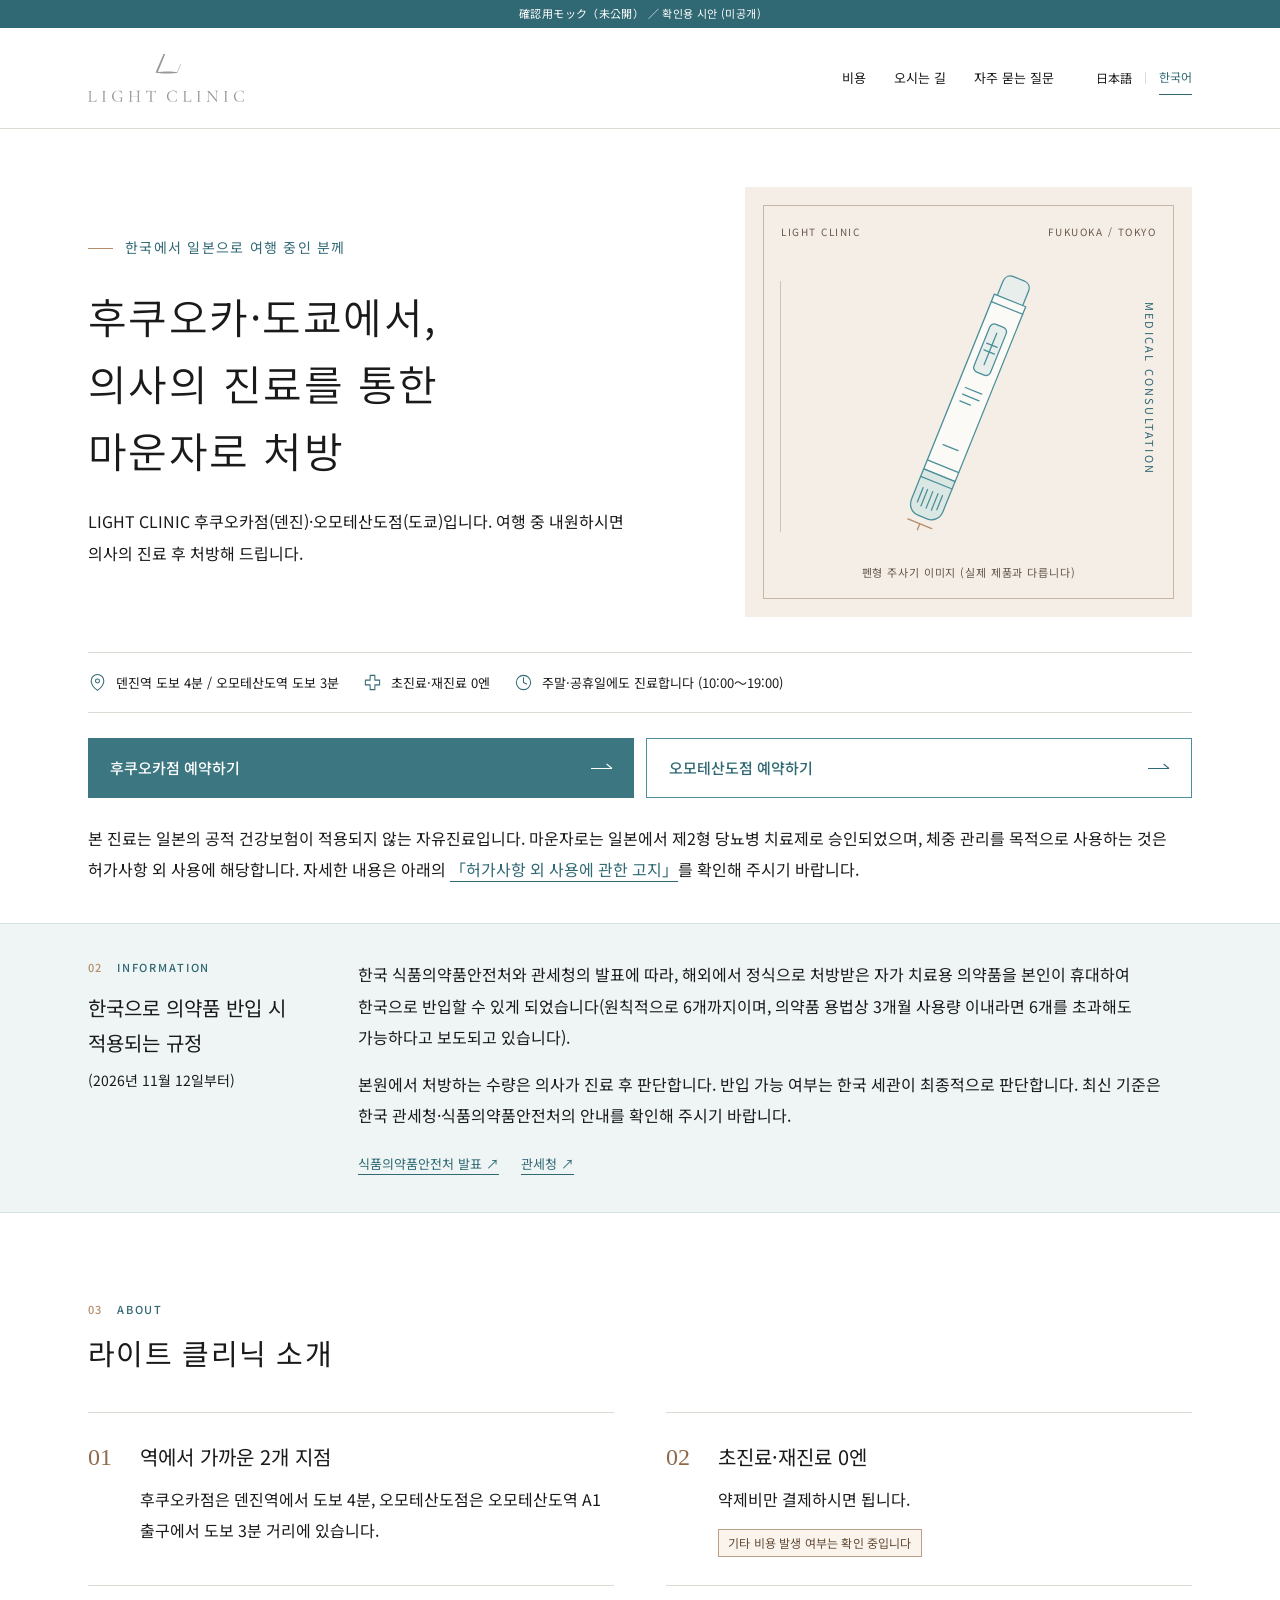
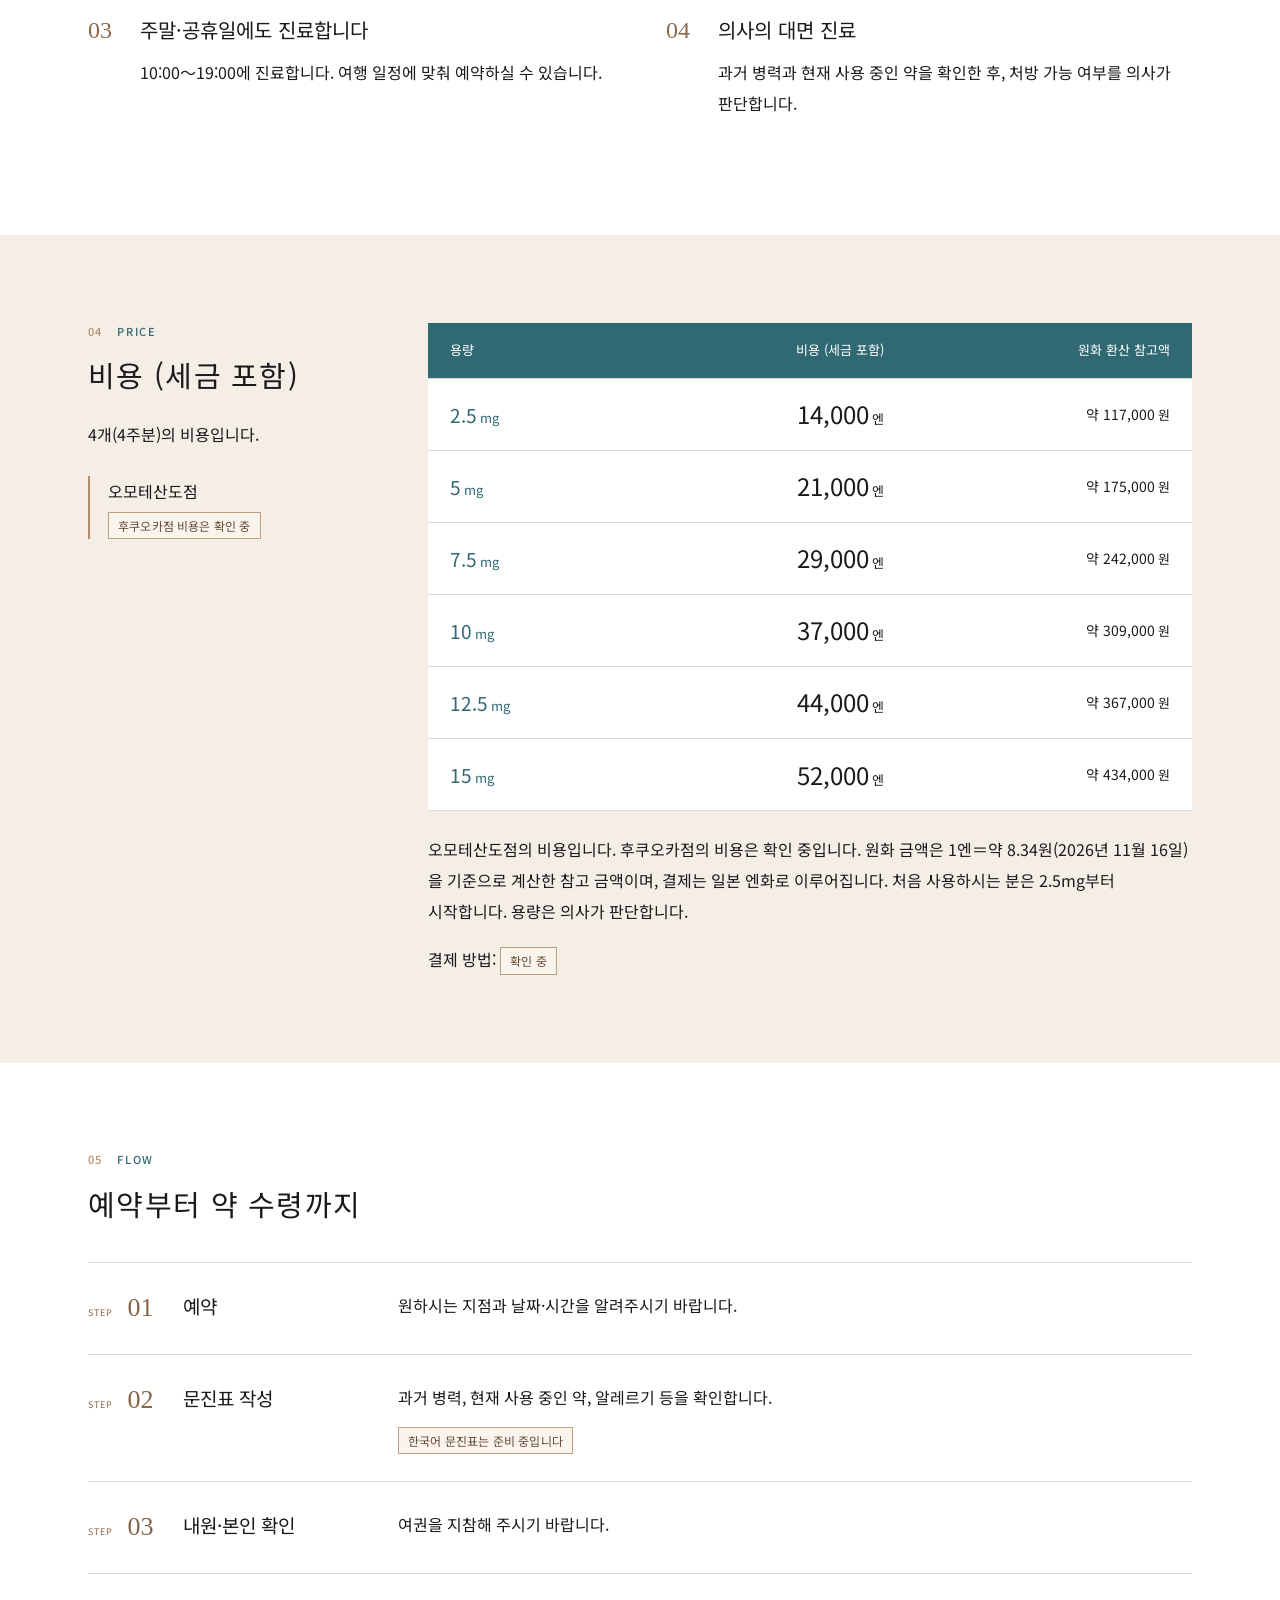
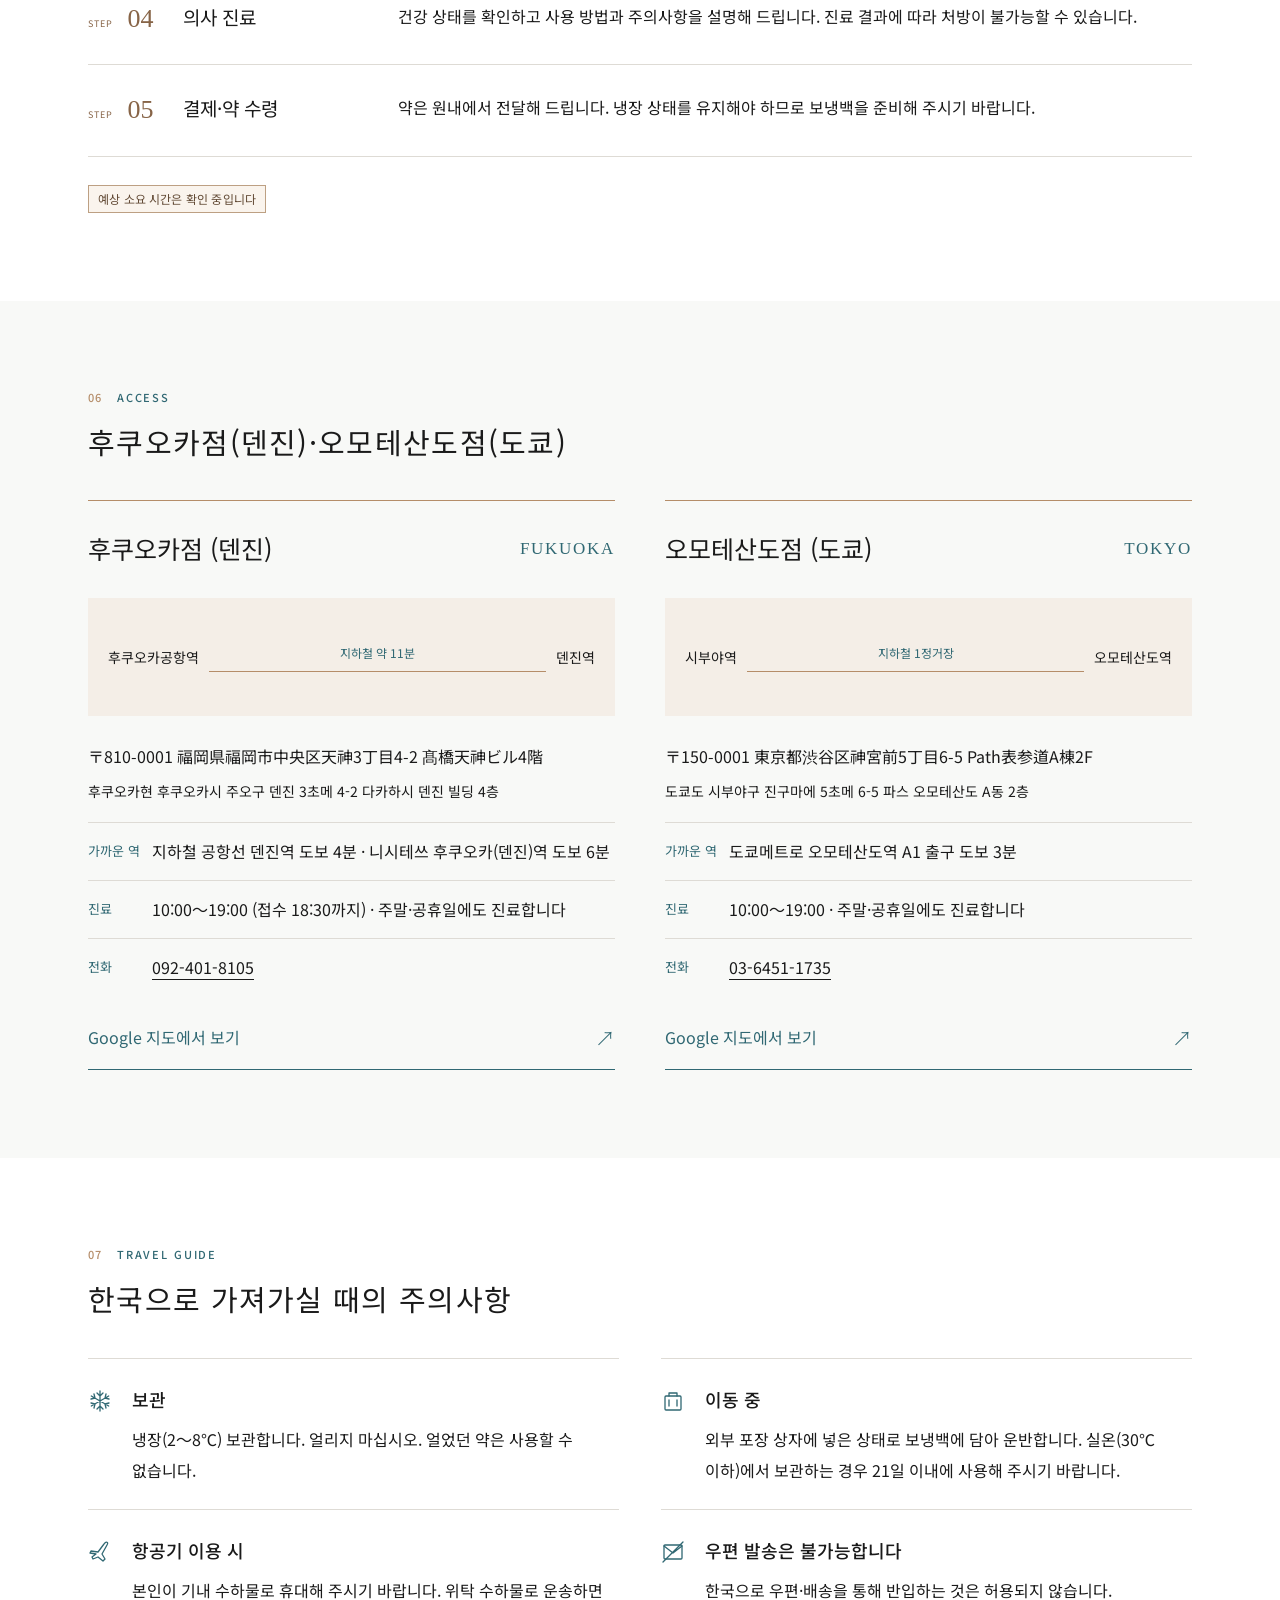
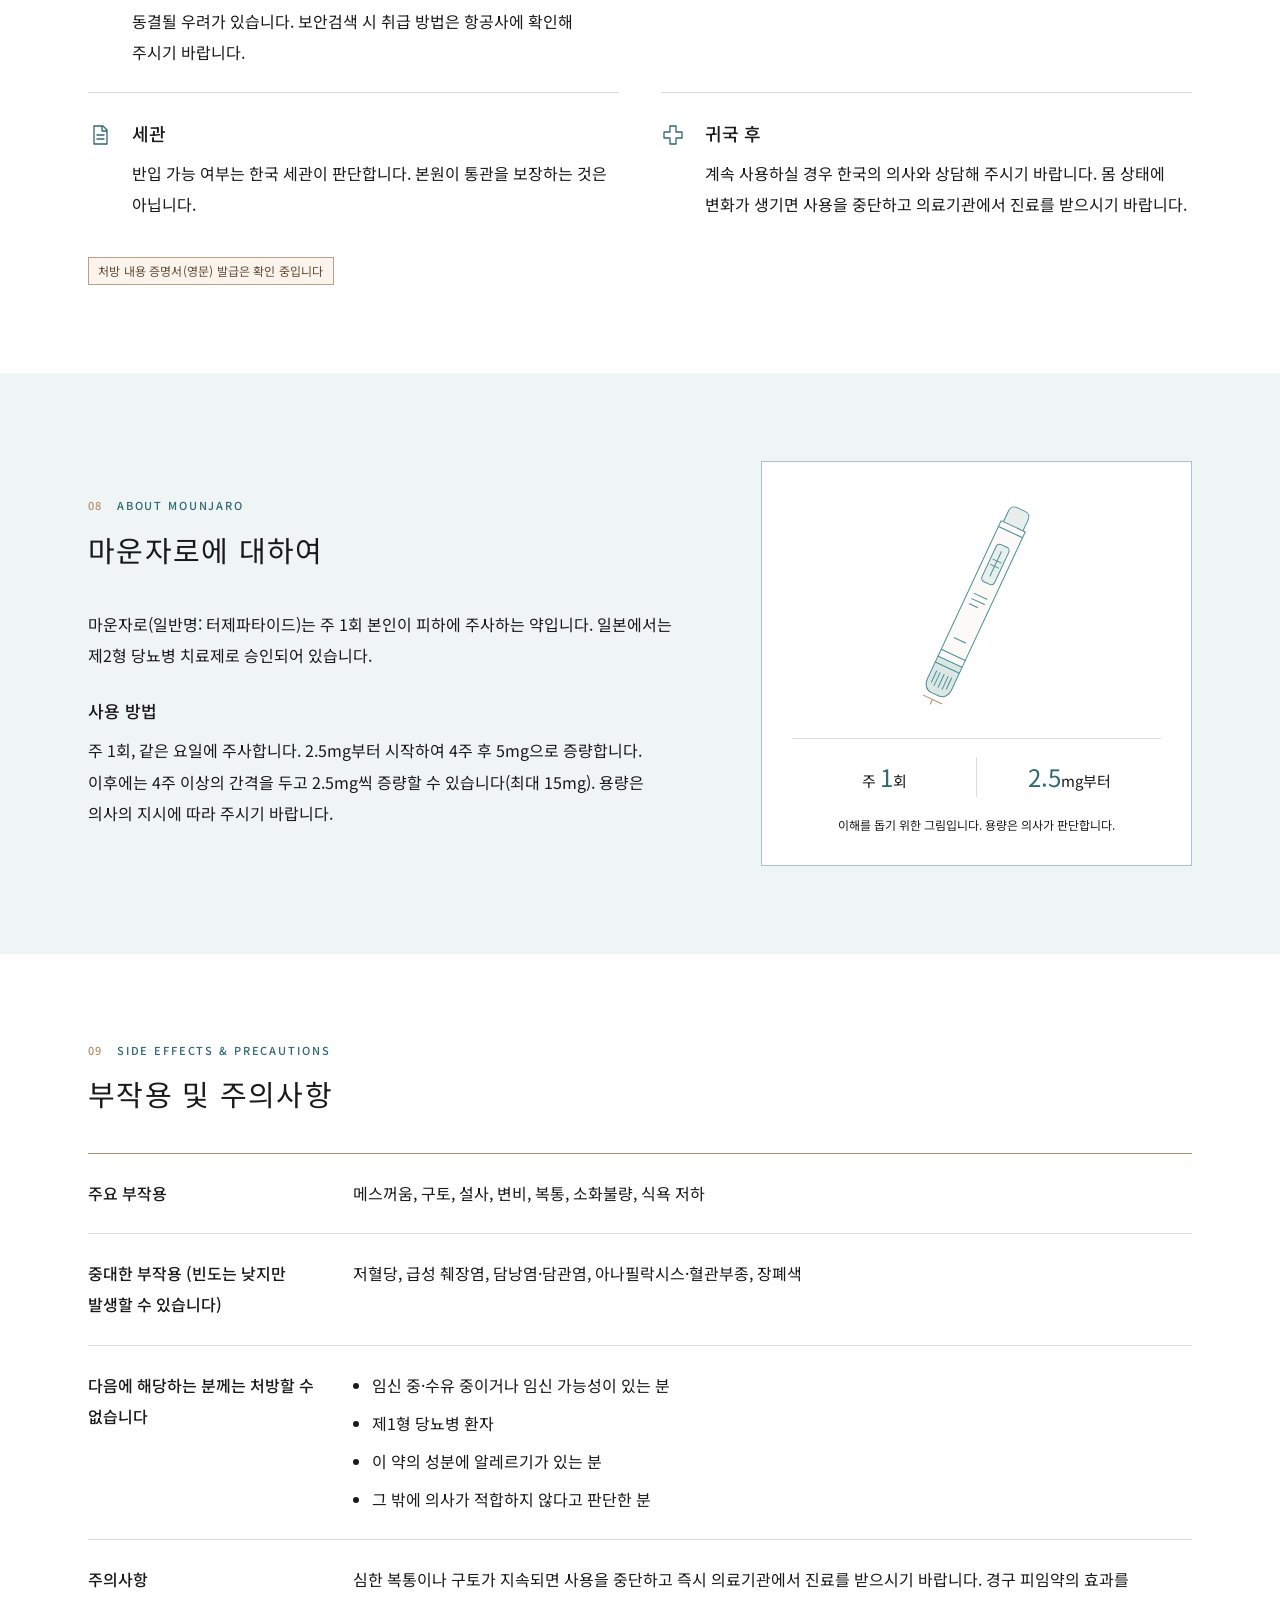
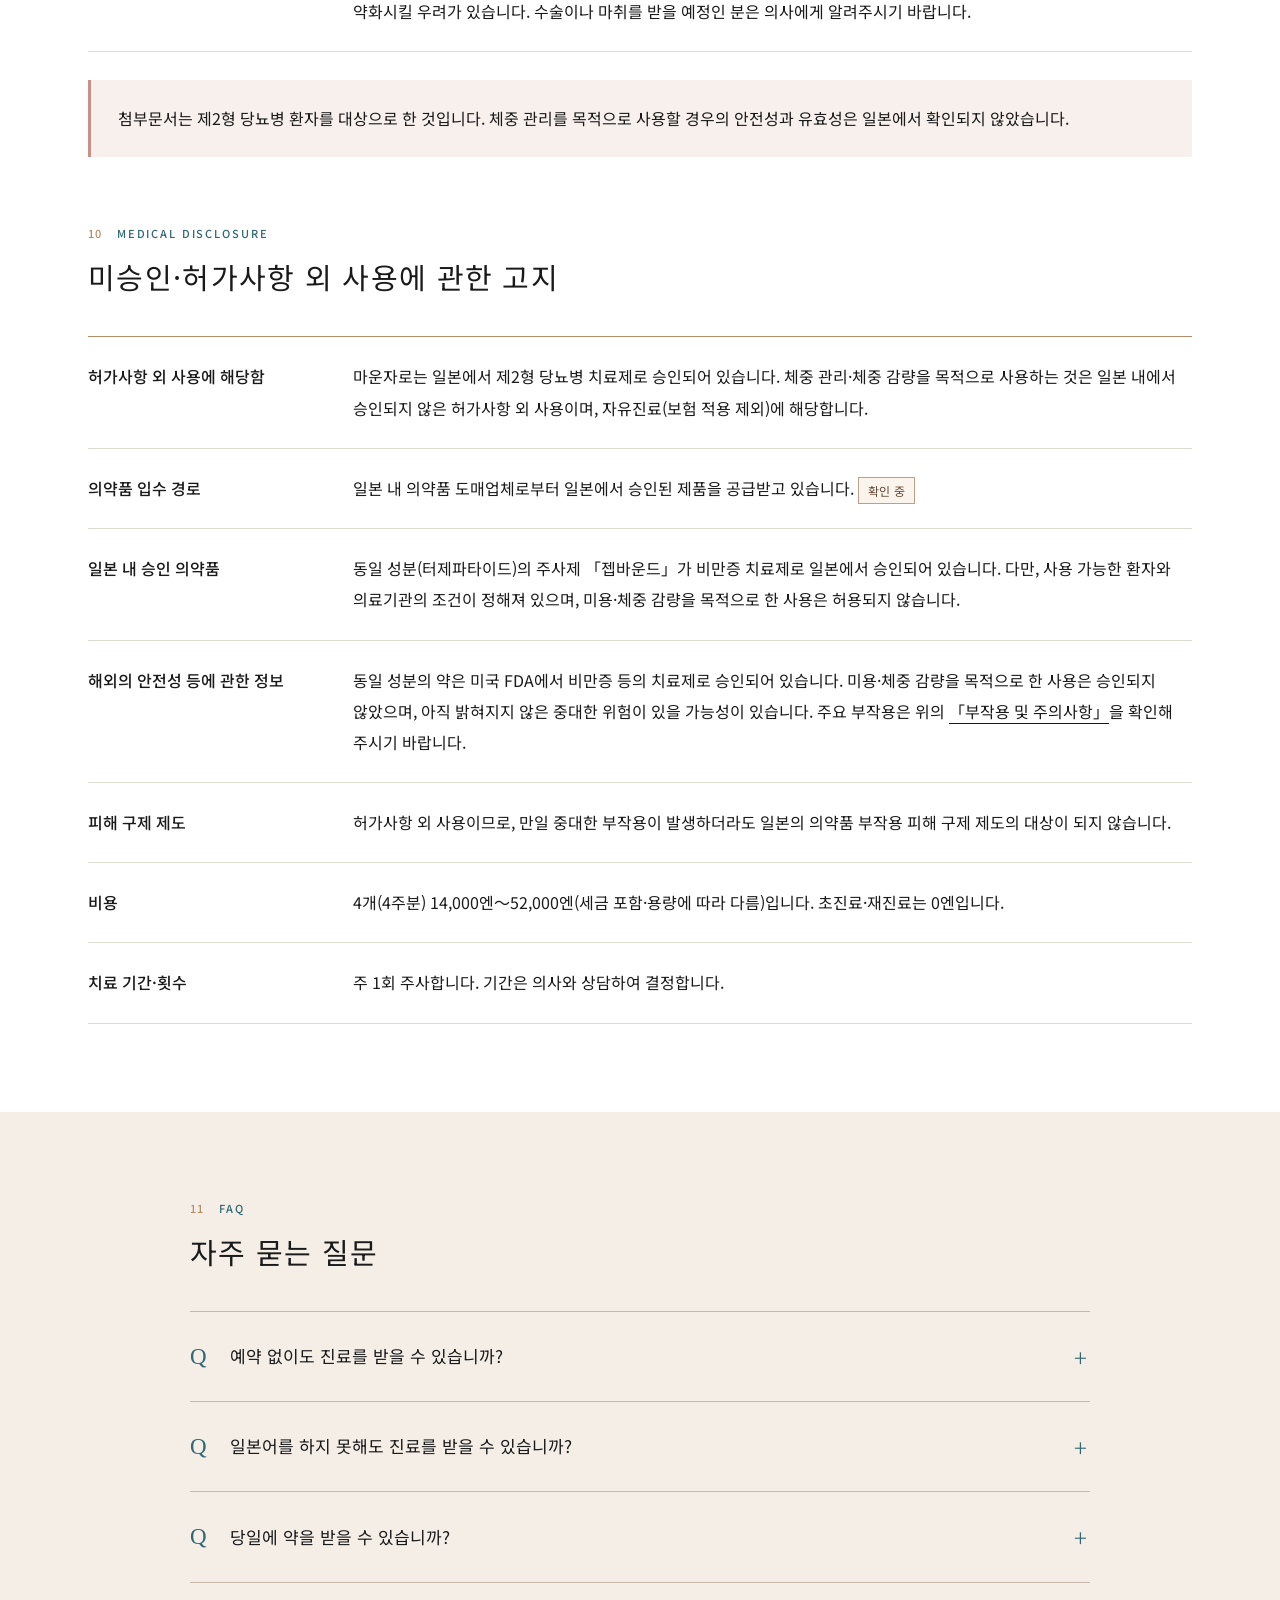
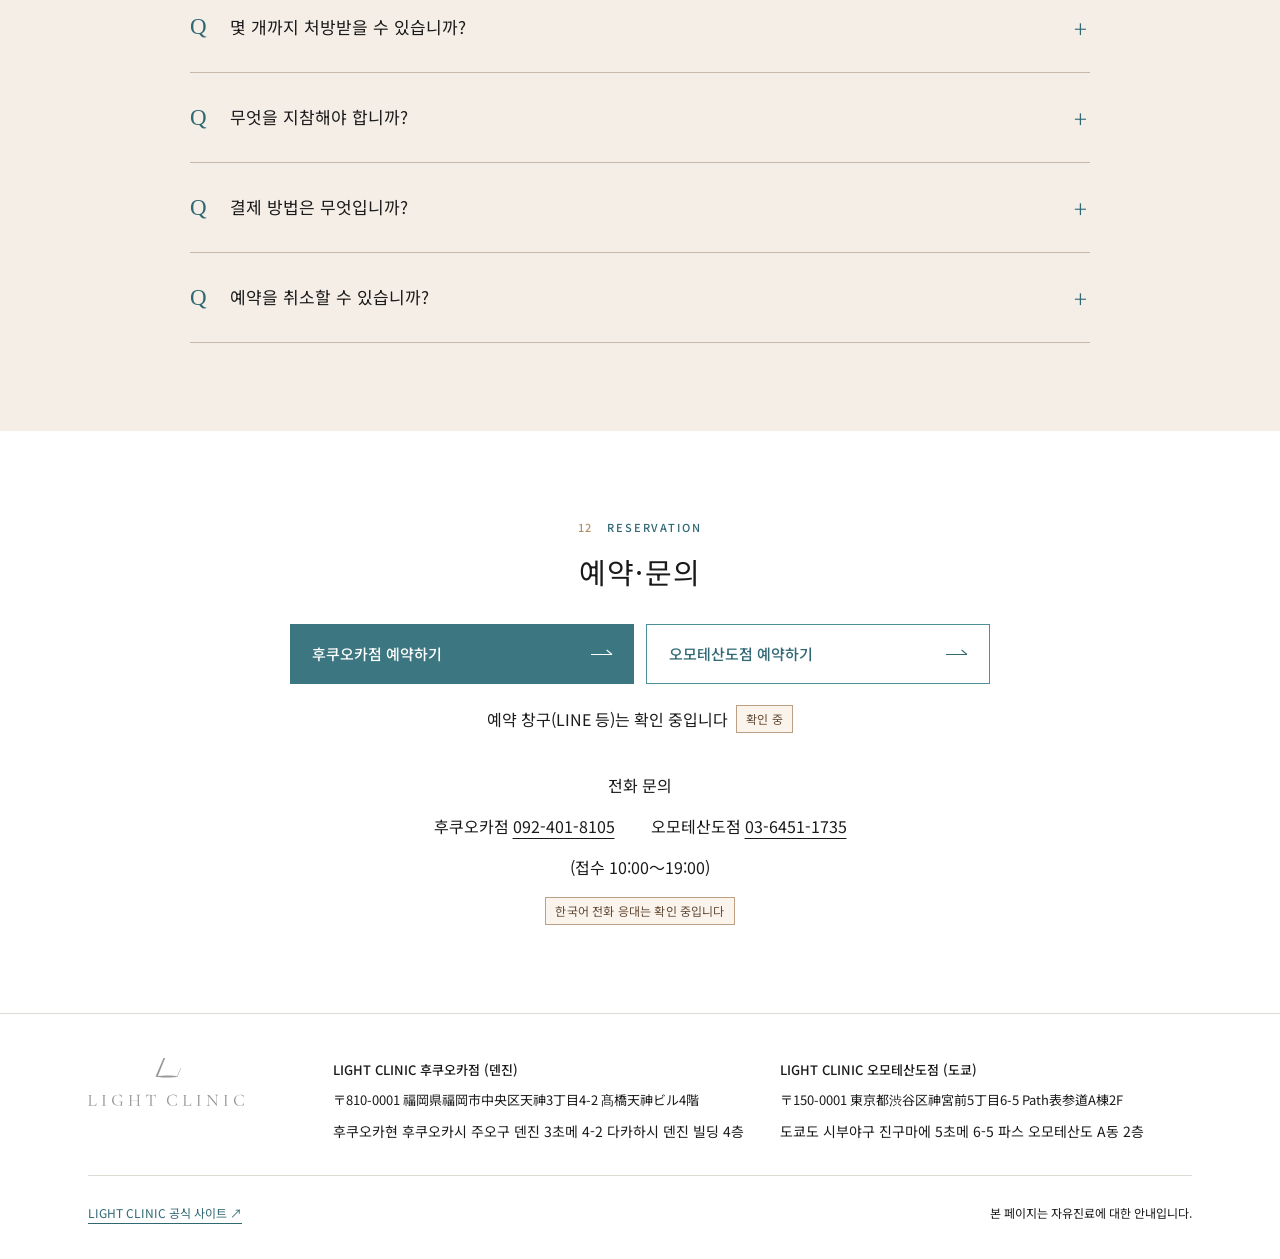
==== ko/index.html @ 64d2b512 "LP mock for review (ja/ko), noindex Co-Authored-By: Claude Fable 5.2 <noreply@anthropic.com>" ====
<!doctype html>
<html lang="ko"><head><meta charset="utf-8"><meta name="viewport" content="width=device-width, initial-scale=1, viewport-fit=cover"><meta name="robots" content="noindex,nofollow"><meta name="description" content="한국에서 일본으로 여행 중인 분을 위한 LIGHT CLINIC 후쿠오카점·오모테산도점의 마운자로 처방 안내입니다. 진료, 비용, 내원 절차 및 주의사항을 안내하는 확인용 시안입니다."><meta name="theme-color" content="#4b8f9a"><title>마운자로 처방 안내｜LIGHT CLINIC 후쿠오카점·오모테산도점｜확인용 시안</title><link rel="icon" type="image/svg+xml" href="../assets/img/logo.svg"><link rel="preconnect" href="https://fonts.googleapis.com"><link rel="preconnect" href="https://fonts.gstatic.com" crossorigin><link href="https://fonts.googleapis.com/css2?family=Noto+Sans+JP:wght@350;400;500;600&family=Noto+Sans+KR:wght@350;400;500;600&display=swap" rel="stylesheet"><link rel="stylesheet" href="../assets/css/style.css"><link rel="alternate" hreflang="ja" href="../index.html"><link rel="alternate" hreflang="ko" href="../ko/index.html"></head>
<body><div class="mock-banner"><span lang="ja">確認用モック（未公開）</span> ／ <span lang="ko">확인용 시안 (미공개)</span></div><a class="skip-link" href="#main">본문으로 이동</a>
<header class="site-header wrap"><a class="brand" href="../ko/index.html" aria-label="LIGHT CLINIC"><img src="../assets/img/logo.svg" width="156" height="48" alt="LIGHT CLINIC"></a><div class="header-right"><nav class="header-nav" aria-label="페이지 메뉴"><a href="#price">비용</a><a href="#access">오시는 길</a><a href="#faq">자주 묻는 질문</a></nav><nav class="languages" aria-label="언어 선택"><a href="../index.html" lang="ja" hreflang="ja" >日本語</a><span class="language-divider" aria-hidden="true"></span><a href="../ko/index.html" lang="ko" hreflang="ko" aria-current="page">한국어</a></nav></div></header><main id="main">
<section class="hero" data-block="1" id="intro"><div class="wrap"><div class="hero-grid"><div><p class="hero-kicker">한국에서 일본으로 여행 중인 분께</p><h1><span>후쿠오카·도쿄에서,</span><span>의사의 진료를 통한</span><span>마운자로 처방</span></h1><p class="hero-intro">LIGHT CLINIC 후쿠오카점(덴진)·오모테산도점(도쿄)입니다. 여행 중 내원하시면 의사의 진료 후 처방해 드립니다.</p></div><figure class="hero-art"><div class="hero-art-top" aria-hidden="true"><span>LIGHT CLINIC</span><span>FUKUOKA / TOKYO</span></div><span class="art-line" aria-hidden="true"></span><img src="../assets/img/injection-pen.svg" width="150" height="360" alt="펜형 주사기를 표현한 추상적인 선화"><span class="art-side" aria-hidden="true">MEDICAL CONSULTATION</span><figcaption>펜형 주사기 이미지 (실제 제품과 다릅니다)</figcaption></figure></div><ul class="hero-points"><li><svg class="small-icon" viewBox="0 0 24 24" fill="none" stroke="currentColor" stroke-width="1.3" stroke-linecap="round" stroke-linejoin="round" aria-hidden="true"><path d="M20 10c0 6-8 12-8 12S4 16 4 10a8 8 0 1 1 16 0Z"/><circle cx="12" cy="10" r="2.5"/></svg>덴진역 도보 4분 / 오모테산도역 도보 3분</li><li><svg class="small-icon" viewBox="0 0 24 24" fill="none" stroke="currentColor" stroke-width="1.3" stroke-linecap="round" stroke-linejoin="round" aria-hidden="true"><path d="M9 3h6v6h6v6h-6v6H9v-6H3V9h6z"/></svg>초진료·재진료 0엔</li><li><svg class="small-icon" viewBox="0 0 24 24" fill="none" stroke="currentColor" stroke-width="1.3" stroke-linecap="round" stroke-linejoin="round" aria-hidden="true"><circle cx="12" cy="12" r="9"/><path d="M12 6v6l4 2"/></svg>주말·공휴일에도 진료합니다 (10:00〜19:00)</li></ul><div class="cta-pair"><a class="button " href="#reserve"><span class="button-copy">후쿠오카점 <br class="mobile-break">예약하기</span><span class="arrow" aria-hidden="true"></span></a><a class="button secondary" href="#reserve"><span class="button-copy">오모테산도점 <br class="mobile-break">예약하기</span><span class="arrow" aria-hidden="true"></span></a></div><p class="hero-disclosure">본 진료는 일본의 공적 건강보험이 적용되지 않는 자유진료입니다. 마운자로는 일본에서 제2형 당뇨병 치료제로 승인되었으며, 체중 관리를 목적으로 사용하는 것은 허가사항 외 사용에 해당합니다. 자세한 내용은 아래의 <a href="#disclosure">「허가사항 외 사용에 관한 고지」</a>를 확인해 주시기 바랍니다.</p></div></section>
<section class="notice" data-block="2" id="notice"><div class="wrap notice-grid"><div><p class="eyebrow"><span class="section-number">02</span>INFORMATION</p><h2>한국으로 의약품 반입 시 적용되는 규정<span class="notice-date">(2026년 11월 12일부터)</span></h2></div><div><p>한국 식품의약품안전처와 관세청의 발표에 따라, 해외에서 정식으로 처방받은 자가 치료용 의약품을 본인이 휴대하여 한국으로 반입할 수 있게 되었습니다(원칙적으로 6개까지이며, 의약품 용법상 3개월 사용량 이내라면 6개를 초과해도 가능하다고 보도되고 있습니다).</p><p>본원에서 처방하는 수량은 의사가 진료 후 판단합니다. 반입 가능 여부는 한국 세관이 최종적으로 판단합니다. 최신 기준은 한국 관세청·식품의약품안전처의 안내를 확인해 주시기 바랍니다.</p><div class="source-links"><a href="https://www.mfds.go.kr/brd/m_99/view.do?seq=50487" target="_blank" rel="noopener noreferrer">식품의약품안전처 발표 ↗</a><a href="https://www.customs.go.kr/" target="_blank" rel="noopener noreferrer">관세청 ↗</a></div></div></div></section>
<section id="about" class="section " data-block="3"><div class="wrap"><div class="section-head"><p class="eyebrow"><span class="section-number">03</span>ABOUT</p><h2>라이트 클리닉 소개</h2></div><div class="about-grid"><div class="about-item"><span class="item-num" aria-hidden="true">01</span><div><h3>역에서 가까운 2개 지점</h3><div>후쿠오카점은 덴진역에서 도보 4분, 오모테산도점은 오모테산도역 A1 출구에서 도보 3분 거리에 있습니다.</div></div></div><div class="about-item"><span class="item-num" aria-hidden="true">02</span><div><h3>초진료·재진료 0엔</h3><div>약제비만 결제하시면 됩니다.<p class="badge-line"><span class="badge">기타 비용 발생 여부는 확인 중입니다</span></p></div></div></div><div class="about-item"><span class="item-num" aria-hidden="true">03</span><div><h3>주말·공휴일에도 진료합니다</h3><div>10:00〜19:00에 진료합니다. 여행 일정에 맞춰 예약하실 수 있습니다.</div></div></div><div class="about-item"><span class="item-num" aria-hidden="true">04</span><div><h3>의사의 대면 진료</h3><div>과거 병력과 현재 사용 중인 약을 확인한 후, 처방 가능 여부를 의사가 판단합니다.</div></div></div></div></div></section>
<section class="section price-section" id="price" data-block="4"><div class="wrap price-layout"><div><div class="section-head"><p class="eyebrow"><span class="section-number">04</span>PRICE</p><h2>비용 (세금 포함)</h2></div><p>4개(4주분)의 비용입니다.</p><div class="price-context">오모테산도점<br><span class="badge">후쿠오카점 비용은 확인 중</span></div></div><div><table class="price-table"><caption class="visually-hidden">오모테산도점 · 4개(4주분) 비용(세금 포함)</caption><thead><tr><th scope="col">용량</th><th scope="col">비용 (세금 포함)</th><th scope="col">원화 환산 참고액</th></tr></thead><tbody><tr><th scope="row">2.5<span class="unit">mg</span></th><td>14,000<span class="unit">엔</span></td><td>약 117,000<span class="unit">원</span></td></tr><tr><th scope="row">5<span class="unit">mg</span></th><td>21,000<span class="unit">엔</span></td><td>약 175,000<span class="unit">원</span></td></tr><tr><th scope="row">7.5<span class="unit">mg</span></th><td>29,000<span class="unit">엔</span></td><td>약 242,000<span class="unit">원</span></td></tr><tr><th scope="row">10<span class="unit">mg</span></th><td>37,000<span class="unit">엔</span></td><td>약 309,000<span class="unit">원</span></td></tr><tr><th scope="row">12.5<span class="unit">mg</span></th><td>44,000<span class="unit">엔</span></td><td>약 367,000<span class="unit">원</span></td></tr><tr><th scope="row">15<span class="unit">mg</span></th><td>52,000<span class="unit">엔</span></td><td>약 434,000<span class="unit">원</span></td></tr></tbody></table><p class="table-notes">오모테산도점의 비용입니다. 후쿠오카점의 비용은 확인 중입니다. 원화 금액은 1엔＝약 8.34원(2026년 11월 16일)을 기준으로 계산한 참고 금액이며, 결제는 일본 엔화로 이루어집니다. 처음 사용하시는 분은 2.5mg부터 시작합니다. 용량은 의사가 판단합니다.</p><p>결제 방법: <span class="badge">확인 중</span></p></div></div></section>
<section id="flow" class="section " data-block="5"><div class="wrap"><div class="section-head"><p class="eyebrow"><span class="section-number">05</span>FLOW</p><h2>예약부터 약 수령까지</h2></div><ol class="steps"><li class="step"><span class="step-index" aria-hidden="true">01</span><h3>예약</h3><div class="step-body">원하시는 지점과 날짜·시간을 알려주시기 바랍니다.</div></li><li class="step"><span class="step-index" aria-hidden="true">02</span><h3>문진표 작성</h3><div class="step-body">과거 병력, 현재 사용 중인 약, 알레르기 등을 확인합니다.<p class="badge-line"><span class="badge">한국어 문진표는 준비 중입니다</span></p></div></li><li class="step"><span class="step-index" aria-hidden="true">03</span><h3>내원·본인 확인</h3><div class="step-body">여권을 지참해 주시기 바랍니다.</div></li><li class="step"><span class="step-index" aria-hidden="true">04</span><h3>의사 진료</h3><div class="step-body">건강 상태를 확인하고 사용 방법과 주의사항을 설명해 드립니다. 진료 결과에 따라 처방이 불가능할 수 있습니다.</div></li><li class="step"><span class="step-index" aria-hidden="true">05</span><h3>결제·약 수령</h3><div class="step-body">약은 원내에서 전달해 드립니다. 냉장 상태를 유지해야 하므로 보냉백을 준비해 주시기 바랍니다.</div></li></ol><p class="flow-note"><span class="badge">예상 소요 시간은 확인 중입니다</span></p></div></section>
<section id="access" class="section access-section" data-block="6"><div class="wrap"><div class="section-head"><p class="eyebrow"><span class="section-number">06</span>ACCESS</p><h2>후쿠오카점(덴진)·오모테산도점(도쿄)</h2></div><div class="clinics"><article class="clinic"><div class="clinic-name"><h3>후쿠오카점 (덴진)</h3><span class="city">FUKUOKA</span></div><div class="route" aria-label="전철 이용 안내"><span class="route-stop">후쿠오카공항역</span><span class="route-connection">지하철 약 11분</span><span class="route-stop">덴진역</span></div><address><span lang="ja">〒810-0001 福岡県福岡市中央区天神3丁目4-2 髙橋天神ビル4階</span><span class="address-reading" lang="ko">후쿠오카현 후쿠오카시 주오구 덴진 3초메 4-2 다카하시 덴진 빌딩 4층</span></address><dl><div><dt>가까운 역</dt><dd>지하철 공항선 덴진역 도보 4분 · 니시테쓰 후쿠오카(덴진)역 도보 6분</dd></div><div><dt>진료</dt><dd>10:00〜19:00 (접수 18:30까지) · 주말·공휴일에도 진료합니다</dd></div><div><dt>전화</dt><dd><a href="tel:092-401-8105">092-401-8105</a></dd></div></dl><a class="map-link" href="https://www.google.com/maps/search/?api=1&query=%E3%80%92810-0001%20%E7%A6%8F%E5%B2%A1%E7%9C%8C%E7%A6%8F%E5%B2%A1%E5%B8%82%E4%B8%AD%E5%A4%AE%E5%8C%BA%E5%A4%A9%E7%A5%9E3%E4%B8%81%E7%9B%AE4-2%20%E9%AB%99%E6%A9%8B%E5%A4%A9%E7%A5%9E%E3%83%93%E3%83%AB4%E9%9A%8E" target="_blank" rel="noopener noreferrer">Google 지도에서 보기<span class="external" aria-hidden="true">↗</span></a></article><article class="clinic"><div class="clinic-name"><h3>오모테산도점 (도쿄)</h3><span class="city">TOKYO</span></div><div class="route" aria-label="전철 이용 안내"><span class="route-stop">시부야역</span><span class="route-connection">지하철 1정거장</span><span class="route-stop">오모테산도역</span></div><address><span lang="ja">〒150-0001 東京都渋谷区神宮前5丁目6-5 Path表参道A棟2F</span><span class="address-reading" lang="ko">도쿄도 시부야구 진구마에 5초메 6-5 파스 오모테산도 A동 2층</span></address><dl><div><dt>가까운 역</dt><dd>도쿄메트로 오모테산도역 A1 출구 도보 3분</dd></div><div><dt>진료</dt><dd>10:00〜19:00 · 주말·공휴일에도 진료합니다</dd></div><div><dt>전화</dt><dd><a href="tel:03-6451-1735">03-6451-1735</a></dd></div></dl><a class="map-link" href="https://www.google.com/maps/search/?api=1&query=%E3%80%92150-0001%20%E6%9D%B1%E4%BA%AC%E9%83%BD%E6%B8%8B%E8%B0%B7%E5%8C%BA%E7%A5%9E%E5%AE%AE%E5%89%8D5%E4%B8%81%E7%9B%AE6-5%20Path%E8%A1%A8%E5%8F%82%E9%81%93A%E6%A3%9F2F" target="_blank" rel="noopener noreferrer">Google 지도에서 보기<span class="external" aria-hidden="true">↗</span></a></article></div></div></section>
<section id="travel" class="section " data-block="7"><div class="wrap"><div class="section-head"><p class="eyebrow"><span class="section-number">07</span>TRAVEL GUIDE</p><h2>한국으로 가져가실 때의 주의사항</h2></div><div class="travel-grid"><div class="travel-item"><svg class="small-icon" viewBox="0 0 24 24" fill="none" stroke="currentColor" stroke-width="1.3" stroke-linecap="round" stroke-linejoin="round" aria-hidden="true"><path d="M12 2v20M3.3 7l17.4 10M3.3 17 20.7 7M9 4l3 3 3-3M9 20l3-3 3 3M3 10l4-1-1-4M18 19l-1-4 4-1M3 14l4 1-1 4M18 5l-1 4 4 1"/></svg><div><h3>보관</h3><p>냉장(2〜8℃) 보관합니다. 얼리지 마십시오. 얼었던 약은 사용할 수 없습니다.</p></div></div><div class="travel-item"><svg class="small-icon" viewBox="0 0 24 24" fill="none" stroke="currentColor" stroke-width="1.3" stroke-linecap="round" stroke-linejoin="round" aria-hidden="true"><rect x="4" y="7" width="16" height="14" rx="1"/><path d="M8 7V4h8v3M8 11v6M16 11v6"/></svg><div><h3>이동 중</h3><p>외부 포장 상자에 넣은 상태로 보냉백에 담아 운반합니다. 실온(30℃ 이하)에서 보관하는 경우 21일 이내에 사용해 주시기 바랍니다.</p></div></div><div class="travel-item"><svg class="small-icon" viewBox="0 0 24 24" fill="none" stroke="currentColor" stroke-width="1.3" stroke-linecap="round" stroke-linejoin="round" aria-hidden="true"><path d="m3 11 7 1 6-8c2-3 5-2 3 1l-5 9 3 5-2 2-5-4-5 2-1-2 4-3-6-1z"/></svg><div><h3>항공기 이용 시</h3><p>본인이 기내 수하물로 휴대해 주시기 바랍니다. 위탁 수하물로 운송하면 동결될 우려가 있습니다. 보안검색 시 취급 방법은 항공사에 확인해 주시기 바랍니다.</p></div></div><div class="travel-item"><svg class="small-icon" viewBox="0 0 24 24" fill="none" stroke="currentColor" stroke-width="1.3" stroke-linecap="round" stroke-linejoin="round" aria-hidden="true"><rect x="3" y="5" width="18" height="14" rx="1"/><path d="m3 6 9 7 9-7M2 22 22 2"/></svg><div><h3>우편 발송은 불가능합니다</h3><p>한국으로 우편·배송을 통해 반입하는 것은 허용되지 않습니다.</p></div></div><div class="travel-item"><svg class="small-icon" viewBox="0 0 24 24" fill="none" stroke="currentColor" stroke-width="1.3" stroke-linecap="round" stroke-linejoin="round" aria-hidden="true"><path d="M6 3h9l4 4v14H6zM14 3v5h5M9 12h7M9 16h7"/></svg><div><h3>세관</h3><p>반입 가능 여부는 한국 세관이 판단합니다. 본원이 통관을 보장하는 것은 아닙니다.</p></div></div><div class="travel-item"><svg class="small-icon" viewBox="0 0 24 24" fill="none" stroke="currentColor" stroke-width="1.3" stroke-linecap="round" stroke-linejoin="round" aria-hidden="true"><path d="M9 3h6v6h6v6h-6v6H9v-6H3V9h6z"/></svg><div><h3>귀국 후</h3><p>계속 사용하실 경우 한국의 의사와 상담해 주시기 바랍니다. 몸 상태에 변화가 생기면 사용을 중단하고 의료기관에서 진료를 받으시기 바랍니다.</p></div></div></div><p class="badge-line"><span class="badge">처방 내용 증명서(영문) 발급은 확인 중입니다</span></p></div></section>
<section class="section medicine-section" id="medicine" data-block="8"><div class="wrap medicine-layout"><div class="medicine-text"><div class="section-head"><p class="eyebrow"><span class="section-number">08</span>ABOUT MOUNJARO</p><h2>마운자로에 대하여</h2></div><p>마운자로(일반명: 터제파타이드)는 주 1회 본인이 피하에 주사하는 약입니다. 일본에서는 제2형 당뇨병 치료제로 승인되어 있습니다.</p><h3>사용 방법</h3><p>주 1회, 같은 요일에 주사합니다. 2.5mg부터 시작하여 4주 후 5mg으로 증량합니다. 이후에는 4주 이상의 간격을 두고 2.5mg씩 증량할 수 있습니다(최대 15mg). 용량은 의사의 지시에 따라 주시기 바랍니다.</p></div><figure class="medicine-diagram"><img src="../assets/img/injection-pen.svg" width="150" height="360" loading="lazy" alt="펜형 주사기를 표현한 추상적인 선화"><div class="medicine-facts"><div>주 <strong>1</strong>회</div><div><strong>2.5</strong>mg부터</div></div><figcaption>이해를 돕기 위한 그림입니다. 용량은 의사가 판단합니다.</figcaption></figure></div></section>
<section id="safety" class="section safety-section" data-block="9"><div class="wrap"><div class="section-head"><p class="eyebrow"><span class="section-number">09</span>SIDE EFFECTS & PRECAUTIONS</p><h2>부작용 및 주의사항</h2></div><dl class="medical-list"><div><dt>주요 부작용</dt><dd>메스꺼움, 구토, 설사, 변비, 복통, 소화불량, 식욕 저하</dd></div><div><dt>중대한 부작용 (빈도는 낮지만 발생할 수 있습니다)</dt><dd>저혈당, 급성 췌장염, 담낭염·담관염, 아나필락시스·혈관부종, 장폐색</dd></div><div><dt>다음에 해당하는 분께는 처방할 수 없습니다</dt><dd><ul><li>임신 중·수유 중이거나 임신 가능성이 있는 분</li><li>제1형 당뇨병 환자</li><li>이 약의 성분에 알레르기가 있는 분</li><li>그 밖에 의사가 적합하지 않다고 판단한 분</li></ul></dd></div><div><dt>주의사항</dt><dd>심한 복통이나 구토가 지속되면 사용을 중단하고 즉시 의료기관에서 진료를 받으시기 바랍니다. 경구 피임약의 효과를 약화시킬 우려가 있습니다. 수술이나 마취를 받을 예정인 분은 의사에게 알려주시기 바랍니다.</dd></div></dl><p class="medical-callout">첨부문서는 제2형 당뇨병 환자를 대상으로 한 것입니다. 체중 관리를 목적으로 사용할 경우의 안전성과 유효성은 일본에서 확인되지 않았습니다.</p></div></section>
<section id="disclosure" class="section disclosure-section" data-block="10"><div class="wrap"><div class="section-head"><p class="eyebrow"><span class="section-number">10</span>MEDICAL DISCLOSURE</p><h2>미승인·허가사항 외 사용에 관한 고지</h2></div><dl class="medical-list"><div><dt>허가사항 외 사용에 해당함</dt><dd>마운자로는 일본에서 제2형 당뇨병 치료제로 승인되어 있습니다. 체중 관리·체중 감량을 목적으로 사용하는 것은 일본 내에서 승인되지 않은 허가사항 외 사용이며, 자유진료(보험 적용 제외)에 해당합니다.</dd></div><div><dt>의약품 입수 경로</dt><dd>일본 내 의약품 도매업체로부터 일본에서 승인된 제품을 공급받고 있습니다. <span class="badge">확인 중</span></dd></div><div><dt>일본 내 승인 의약품</dt><dd>동일 성분(터제파타이드)의 주사제 「젭바운드」가 비만증 치료제로 일본에서 승인되어 있습니다. 다만, 사용 가능한 환자와 의료기관의 조건이 정해져 있으며, 미용·체중 감량을 목적으로 한 사용은 허용되지 않습니다.</dd></div><div><dt>해외의 안전성 등에 관한 정보</dt><dd>동일 성분의 약은 미국 FDA에서 비만증 등의 치료제로 승인되어 있습니다. 미용·체중 감량을 목적으로 한 사용은 승인되지 않았으며, 아직 밝혀지지 않은 중대한 위험이 있을 가능성이 있습니다. 주요 부작용은 위의 <a href="#safety">「부작용 및 주의사항」</a>을 확인해 주시기 바랍니다.</dd></div><div><dt>피해 구제 제도</dt><dd>허가사항 외 사용이므로, 만일 중대한 부작용이 발생하더라도 일본의 의약품 부작용 피해 구제 제도의 대상이 되지 않습니다.</dd></div><div><dt>비용</dt><dd>4개(4주분) 14,000엔〜52,000엔(세금 포함·용량에 따라 다름)입니다. 초진료·재진료는 0엔입니다.</dd></div><div><dt>치료 기간·횟수</dt><dd>주 1회 주사합니다. 기간은 의사와 상담하여 결정합니다.</dd></div></dl></div></section>
<section id="faq" class="section faq-section" data-block="11"><div class="narrow"><div class="section-head"><p class="eyebrow"><span class="section-number">11</span>FAQ</p><h2>자주 묻는 질문</h2></div><div class="faq-list"><details><summary>예약 없이도 진료를 받을 수 있습니까?</summary><div class="faq-answer"><p>예약 후 방문해 주시기 바랍니다.</p></div></details><details><summary>일본어를 하지 못해도 진료를 받을 수 있습니까?</summary><div class="faq-answer"><p>한국어 안내 방법은 확인 중입니다. <span class="badge">확인 중</span></p></div></details><details><summary>당일에 약을 받을 수 있습니까?</summary><div class="faq-answer"><p>진료 후 처방이 결정된 경우 당일 원내에서 약을 전달해 드립니다. 재고 상황에 따라 제공이 어려운 용량이 있을 수 있습니다.</p></div></details><details><summary>몇 개까지 처방받을 수 있습니까?</summary><div class="faq-answer"><p>의사가 진료 후 판단합니다. 처음 사용하시는 분은 2.5mg부터 시작합니다.</p></div></details><details><summary>무엇을 지참해야 합니까?</summary><div class="faq-answer"><p>여권, 현재 사용 중인 약을 확인할 수 있는 자료, 보냉백을 지참해 주시기 바랍니다.</p></div></details><details><summary>결제 방법은 무엇입니까?</summary><div class="faq-answer"><p>확인 중입니다. <span class="badge">확인 중</span></p></div></details><details><summary>예약을 취소할 수 있습니까?</summary><div class="faq-answer"><p>확인 중입니다. <span class="badge">확인 중</span></p></div></details></div></div></section>
<section id="reserve" class="section reserve-section" data-block="12"><div class="wrap"><div class="section-head"><p class="eyebrow"><span class="section-number">12</span>RESERVATION</p><h2>예약·문의</h2></div><div class="cta-pair"><a class="button " href="#reserve"><span class="button-copy">후쿠오카점 <br class="mobile-break">예약하기</span><span class="arrow" aria-hidden="true"></span></a><a class="button secondary" href="#reserve"><span class="button-copy">오모테산도점 <br class="mobile-break">예약하기</span><span class="arrow" aria-hidden="true"></span></a></div><p class="reserve-note">예약 창구(LINE 등)는 확인 중입니다 <span class="badge">확인 중</span></p><div class="phone-block"><p>전화 문의</p><div class="phones"><span>후쿠오카점 <a href="tel:092-401-8105">092-401-8105</a></span><span>오모테산도점 <a href="tel:03-6451-1735">03-6451-1735</a></span></div><p>(접수 10:00〜19:00)</p><p class="badge-line"><span class="badge">한국어 전화 응대는 확인 중입니다</span></p></div></div></section>
</main><footer class="site-footer"><div class="wrap"><div class="footer-main"><a class="brand" href="https://light-clinic.co.jp/" target="_blank" rel="noopener noreferrer"><img src="../assets/img/logo.svg" width="156" height="48" loading="lazy" alt="LIGHT CLINIC"></a>
<address><b>LIGHT CLINIC 후쿠오카점 (덴진)</b><span lang="ja">〒810-0001 福岡県福岡市中央区天神3丁目4-2 髙橋天神ビル4階</span><span class="address-reading" lang="ko">후쿠오카현 후쿠오카시 주오구 덴진 3초메 4-2 다카하시 덴진 빌딩 4층</span></address>
<address><b>LIGHT CLINIC 오모테산도점 (도쿄)</b><span lang="ja">〒150-0001 東京都渋谷区神宮前5丁目6-5 Path表参道A棟2F</span><span class="address-reading" lang="ko">도쿄도 시부야구 진구마에 5초메 6-5 파스 오모테산도 A동 2층</span></address>
</div><div class="footer-bottom"><a class="official-link" href="https://light-clinic.co.jp/" target="_blank" rel="noopener noreferrer">LIGHT CLINIC 공식 사이트 ↗</a><p>본 페이지는 자유진료에 대한 안내입니다.</p></div></div></footer><nav class="mobile-reserve" aria-label="예약 안내"><p class="mobile-reserve-note">확인용 시안 · 예약 창구 확인 중</p><div class="cta-pair"><a class="button " href="#reserve"><span class="button-copy">후쿠오카점 <br class="mobile-break">예약하기</span><span class="arrow" aria-hidden="true"></span></a><a class="button secondary" href="#reserve"><span class="button-copy">오모테산도점 <br class="mobile-break">예약하기</span><span class="arrow" aria-hidden="true"></span></a></div></nav></body></html>
---- assets/css/style.css ----
@charset "UTF-8";
:root{--teal:#4b8f9a;--deep:#306873;--button:#3c7781;--beige:#f4eee7;--pink:#ca8f87;--gold:#b58d69;--ink:#1a1a1a;--line:#dedbd5;--pale:#eef5f4;--white:#fff;--font:'Noto Sans JP',sans-serif}
*{box-sizing:border-box}html{scroll-behavior:smooth;scroll-padding-top:24px}body{margin:0;color:var(--ink);background:#fff;font-family:var(--font);font-size:16px;line-height:1.95;-webkit-text-size-adjust:100%;text-rendering:optimizeLegibility}html:lang(ko){--font:'Noto Sans KR',sans-serif;word-break:keep-all;overflow-wrap:anywhere}a{color:inherit;text-underline-offset:5px}button,a,summary{-webkit-tap-highlight-color:transparent}a:focus-visible,summary:focus-visible{outline:3px solid var(--deep);outline-offset:5px}img,svg{display:block;max-width:100%}img{height:auto}p,h1,h2,h3,figure,dl,dd{margin:0}p+p{margin-top:16px}h1,h2,h3{font-weight:400}ul,ol{margin:0;padding:0;list-style:none}address{font-style:normal}section{scroll-margin-top:24px}.wrap{width:min(1104px,calc(100% - 80px));margin-inline:auto}.narrow{width:min(900px,calc(100% - 80px));margin-inline:auto}.mock-banner{text-align:center;background:var(--deep);color:white;font-size:11px;letter-spacing:.035em;padding:5px 12px;line-height:1.6}.site-header{min-height:100px;display:flex;align-items:center;justify-content:space-between;gap:30px}.brand img{width:156px;height:48px}.header-right{display:flex;align-items:center;gap:42px}.header-nav{display:flex;gap:28px;font-size:13px}.header-nav a{text-decoration:none}.languages{display:flex;align-items:center;gap:13px;white-space:nowrap;font-size:12px;line-height:2}.languages a{padding-block:5px;text-decoration:none}.languages a[aria-current]{border-bottom:1px solid var(--deep);color:var(--deep)}.language-divider{height:12px;border-left:1px solid var(--line)}.skip-link{position:absolute;left:16px;top:-100px;z-index:50;background:#fff;padding:10px 16px}.skip-link:focus{top:42px}.eyebrow{font-size:11px;letter-spacing:.17em;color:var(--deep);font-weight:500;line-height:1.5;text-transform:uppercase}.hero{border-top:1px solid var(--line);padding:58px 0 38px;position:relative}.hero-grid{display:grid;grid-template-columns:1.35fr 1fr;gap:54px;align-items:center}.hero-kicker{font-size:14px;letter-spacing:.09em;color:var(--deep);margin:0 0 20px;display:flex;align-items:center;gap:12px}.hero-kicker:before{content:'';display:block;width:25px;height:1px;background:var(--gold)}h1{font-size:43px;line-height:1.6;letter-spacing:.035em;font-weight:350}h1 span{display:block}.hero-intro{margin-top:23px;max-width:560px}.hero-art{position:relative;background:var(--beige);min-height:430px;display:flex;align-items:center;justify-content:center;padding:38px;isolation:isolate}.hero-art:before{content:'';position:absolute;inset:18px;border:1px solid #c9b7a5;pointer-events:none}.hero-art-top{position:absolute;top:35px;left:36px;right:36px;display:flex;justify-content:space-between;font-size:10px;letter-spacing:.15em;color:#6a594b}.hero-art img{width:180px;height:290px;transform:rotate(22deg)}.hero-art figcaption{position:absolute;bottom:33px;left:36px;right:36px;text-align:center;font-size:11px;color:#66584b;letter-spacing:.08em}.art-line{position:absolute;left:35px;top:94px;bottom:85px;width:1px;background:#d2c1b0}.art-side{position:absolute;right:32px;top:115px;writing-mode:vertical-rl;font-size:11px;letter-spacing:.2em;color:var(--deep)}.hero-points{display:flex;flex-wrap:wrap;gap:10px 24px;border-block:1px solid var(--line);padding:17px 0;margin-top:35px;font-size:13px}.hero-points li{display:flex;align-items:center;gap:9px}.small-icon{width:19px;height:19px;flex:0 0 19px;color:var(--deep)}.cta-pair{display:grid;grid-template-columns:1fr 1fr;gap:12px;margin-top:25px}.button{min-height:60px;background:var(--button);color:#fff;display:flex;align-items:center;justify-content:space-between;gap:10px;padding:15px 22px;text-decoration:none;font-size:15px;line-height:1.6;font-weight:500;transition:background .18s}.mobile-break{display:none}.button:hover{background:var(--deep)}.button.secondary{background:#fff;border:1px solid var(--teal);color:var(--deep)}.button.secondary:hover{background:var(--pale)}.arrow{display:inline-block;width:21px;height:10px;flex:0 0 21px;border-bottom:1px solid currentColor;position:relative;transform:translateY(-4px)}.arrow:after{content:'';position:absolute;right:0;bottom:-1px;width:7px;border-top:1px solid currentColor;transform:rotate(40deg);transform-origin:right}.hero-disclosure{margin-top:25px;font-size:16px;line-height:1.95}.hero-disclosure a{color:var(--deep)}.section{padding:88px 0}.section-head{margin-bottom:35px}.section-head .eyebrow{margin-bottom:12px}.section-head h2{font-size:29px;letter-spacing:.045em;line-height:1.65}.section-number{color:var(--gold);margin-right:15px;letter-spacing:.08em}.notice{background:var(--pale);padding:35px 0;border-block:1px solid #d5e2df}.notice-grid{display:grid;grid-template-columns:230px 1fr;gap:40px}.notice .eyebrow{margin-bottom:14px}.notice h2{font-size:20px;line-height:1.75}.notice-date{display:block;font-size:14px;margin-top:8px}.source-links{display:flex;flex-wrap:wrap;gap:6px 22px;margin-top:20px;font-size:13px;color:var(--deep)}.about-grid{display:grid;grid-template-columns:1fr 1fr;gap:0 52px}.about-item{padding:24px 0 28px;border-top:1px solid var(--line);display:grid;grid-template-columns:35px 1fr;gap:17px}.item-num{font-family:Georgia,serif;font-size:24px;color:#8d6a4c;line-height:1.7}.about-item h3{font-size:20px;margin-bottom:8px}.badge{display:inline-block;padding:2px 9px;border:1px solid #bda083;background:#faf4ed;color:#624a35;font-size:12px;line-height:1.8;vertical-align:middle;font-weight:400;letter-spacing:.015em}.badge-line{margin-top:10px}.price-section{background:var(--beige)}.price-layout{display:grid;grid-template-columns:280px 1fr;gap:60px;align-items:start}.price-section .section-head{margin-bottom:20px}.price-context{border-left:2px solid var(--gold);padding-left:18px;margin-top:26px}.price-table{width:100%;border-collapse:collapse;font-variant-numeric:tabular-nums;table-layout:fixed;background:#fff}.price-table th,.price-table td{padding:17px 22px;text-align:right;border-bottom:1px solid var(--line);vertical-align:middle}.price-table thead th{background:var(--deep);color:#fff;font-size:13px;font-weight:400;line-height:1.6}.price-table th:first-child{width:25%;text-align:left}.price-table tbody th{font-weight:400;font-size:19px;color:var(--deep)}.price-table td:nth-child(2){font-size:24px;line-height:1.5}.price-table td:nth-child(3){font-size:14px}.unit{font-size:13px;margin-left:3px}.table-notes{margin-top:23px}.steps{counter-reset:steps;border-top:1px solid var(--line)}.step{display:grid;grid-template-columns:70px 190px 1fr;gap:25px;padding:27px 0;border-bottom:1px solid var(--line)}.step-index{color:#876447;font-family:Georgia,serif;font-size:26px;line-height:1.4;display:flex;gap:15px;align-items:baseline}.step-index:before{content:'STEP';font-family:var(--font);font-size:9px;letter-spacing:.1em}.step h3{font-size:19px;line-height:1.7}.flow-note{margin-top:25px}.access-section{background:#f8f9f7}.clinics{display:grid;grid-template-columns:1fr 1fr;gap:50px}.clinic{min-width:0;border-top:1px solid var(--gold);padding-top:23px}.clinic-name{display:flex;justify-content:space-between;align-items:center;gap:15px;margin-bottom:25px}.clinic-name h3{font-size:25px}.city{font-family:Georgia,serif;color:var(--deep);font-size:17px;letter-spacing:.1em}.route{display:flex;align-items:center;min-height:118px;gap:10px;background:var(--beige);padding:20px;font-size:14px;line-height:1.65;margin-bottom:25px}.route-stop{max-width:40%;text-align:center}.route-connection{flex:1;min-width:35px;text-align:center;color:var(--deep);font-size:12px}.route-connection:after{content:'';display:block;width:100%;border-top:1px solid var(--gold);margin-top:8px}.clinic address{margin-bottom:16px}.address-reading{display:block;font-size:14px;margin-top:6px}.clinic dl>div{display:grid;grid-template-columns:52px 1fr;gap:12px;padding:13px 0;border-top:1px solid var(--line)}.clinic dt{color:var(--deep);font-size:13px;padding-top:2px}.map-link{display:flex;justify-content:space-between;align-items:center;border-bottom:1px solid var(--deep);padding:12px 0;color:var(--deep);text-decoration:none;margin-top:10px}.external{font-size:20px;font-weight:300}.travel-grid{display:grid;grid-template-columns:1fr 1fr;gap:0 42px}.travel-item{display:grid;grid-template-columns:28px 1fr;gap:16px;padding:23px 0;border-top:1px solid var(--line)}.travel-item .small-icon{margin-top:7px;width:24px;height:24px}.travel-item h3{font-size:18px;font-weight:500;margin-bottom:7px}.medicine-section{background:var(--pale)}.medicine-layout{display:grid;grid-template-columns:1.4fr 1fr;gap:70px;align-items:center}.medicine-text h3{font-size:17px;font-weight:500;margin:23px 0 8px}.medicine-diagram{margin:0;border:1px solid #aac3c4;padding:28px 30px;background:#fff}.medicine-diagram img{height:230px;width:100%;object-fit:contain;transform:rotate(25deg)}.medicine-facts{display:flex;border-top:1px solid var(--line);margin-top:18px;padding-top:18px}.medicine-facts div{flex:1;text-align:center;line-height:1.7;font-size:15px}.medicine-facts div+div{border-left:1px solid var(--line)}.medicine-facts strong{font-size:24px;font-weight:400;color:var(--deep)}.medicine-diagram figcaption{font-size:12px;text-align:center;margin-top:16px}.safety-section{padding-bottom:0}.medical-list{border-top:1px solid var(--gold)}.medical-list>div{display:grid;grid-template-columns:230px 1fr;gap:35px;padding:24px 0;border-bottom:1px solid var(--line)}.medical-list dt{font-size:16px;font-weight:500}.medical-list dd{font-size:16px;color:var(--ink)}.medical-list li+li{margin-top:7px}.medical-list ul{list-style:disc;padding-left:1.2em}.medical-callout{background:#f7f0ed;border-left:3px solid var(--pink);padding:23px 27px;margin-top:28px;font-size:16px;color:var(--ink)}.disclosure-section{padding-top:68px}.disclosure-section .medical-list>div{grid-template-columns:230px 1fr}.faq-section{background:var(--beige)}.faq-list{border-top:1px solid #c7b8a9}.faq-list details{border-bottom:1px solid #c7b8a9}.faq-list summary{display:flex;align-items:center;gap:20px;cursor:pointer;padding:23px 0;list-style:none;line-height:1.8;font-size:17px}.faq-list summary::-webkit-details-marker{display:none}.faq-list summary:before{content:'Q';color:var(--deep);font-family:Georgia,serif;font-size:23px;flex:0 0 20px}.faq-list summary:after{content:'+';margin-left:auto;flex:0 0 20px;text-align:center;font-size:24px;color:var(--deep);font-weight:300}.faq-list details[open] summary:after{content:'−'}.faq-answer{padding:0 40px 25px}.reserve-section{text-align:center;border-bottom:1px solid var(--line)}.reserve-section .cta-pair{max-width:700px;margin:28px auto 20px}.reserve-section .section-head{margin-bottom:20px}.reserve-note{display:flex;align-items:center;justify-content:center;flex-wrap:wrap;gap:8px}.phone-block{margin-top:35px}.phones{display:flex;justify-content:center;gap:36px;flex-wrap:wrap;margin:10px 0}.phones a{white-space:nowrap}.site-footer{padding:44px 0 35px}.footer-main{display:grid;grid-template-columns:210px 1fr 1fr;gap:35px}.footer-main .brand{align-self:start}.footer-main address{font-size:13px;line-height:1.9}.footer-main address b{font-weight:500;display:block;margin-bottom:5px}.footer-bottom{border-top:1px solid var(--line);padding-top:25px;margin-top:30px;display:flex;justify-content:space-between;gap:24px;font-size:12px}.official-link{color:var(--deep)}.mobile-reserve{display:none}.visually-hidden{position:absolute;width:1px;height:1px;padding:0;margin:-1px;overflow:hidden;clip:rect(0,0,0,0);white-space:nowrap;border:0}
@media(min-width:900px){html:lang(ko) h1{font-size:42px}}
@media(max-width:1000px){.wrap,.narrow{width:calc(100% - 64px)}.hero-grid{gap:30px;grid-template-columns:1.3fr 1fr}h1{font-size:35px}.hero-art{min-height:380px;padding:25px}.hero-art img{width:145px}.hero-art-top{font-size:8px;left:28px;right:28px}.hero-art figcaption{left:27px;right:27px}.header-nav{gap:20px}.header-right{gap:25px}.price-layout{grid-template-columns:210px 1fr;gap:35px}.price-table th,.price-table td{padding:16px}.price-table td:nth-child(2){font-size:21px}.step{grid-template-columns:60px 165px 1fr;gap:20px}.clinics{gap:32px}.clinic-name{align-items:start;flex-direction:column;gap:3px}.medicine-layout{gap:40px}.medical-list>div,.disclosure-section .medical-list>div{grid-template-columns:185px 1fr;gap:25px}.footer-main{grid-template-columns:150px 1fr 1fr;gap:25px}}
@media(max-width:767px){.mobile-break{display:block}.wrap,.narrow{width:calc(100% - 40px)}.mock-banner{font-size:10px;padding:5px 7px;letter-spacing:0}.site-header{min-height:79px;gap:15px}.brand img{width:127px;height:39px}.header-nav{display:none}.languages{font-size:12px;gap:10px}.hero{padding:32px 0}.hero-grid{grid-template-columns:1fr;gap:28px}.hero-kicker{font-size:13px;margin-bottom:17px;letter-spacing:.04em}h1{font-size:30px;letter-spacing:.015em;line-height:1.65}html:lang(ko) h1{font-size:31px;line-height:1.6}.hero-intro{margin-top:19px}.hero-art{min-height:228px;grid-row:2;padding:0}.hero-art img{height:186px;width:110px;transform:rotate(42deg)}.hero-art:before{inset:12px}.hero-art-top{top:24px;left:26px;right:26px;font-size:9px}.hero-art figcaption{bottom:22px;font-size:10px}.art-side{right:25px;top:62px;font-size:9px}.art-line{left:26px;top:56px;bottom:47px}.hero-points{margin-top:25px;display:grid;gap:10px;padding:17px 0;font-size:13px}.cta-pair{gap:9px;margin-top:21px}.button{padding:13px 12px;min-height:62px;font-size:13px;gap:6px}.button .arrow{width:15px;flex-basis:15px}.hero-disclosure{margin-top:22px}.section{padding:57px 0}.section-head{margin-bottom:27px}.section-head .eyebrow{font-size:10px;margin-bottom:9px}.section-head h2{font-size:25px;letter-spacing:.015em}.notice{padding:29px 0}.notice-grid{grid-template-columns:1fr;gap:19px}.notice .eyebrow{margin-bottom:9px}.notice h2{font-size:21px}.notice-date{font-size:13px;margin-top:5px}.about-grid{grid-template-columns:1fr}.about-item{gap:12px;grid-template-columns:30px 1fr;padding:22px 0}.about-item:last-child{padding-bottom:0}.about-item h3{font-size:19px}.price-layout{grid-template-columns:1fr;gap:25px}.price-context{margin-top:19px}.price-table th,.price-table td{padding:15px 10px}.price-table th:first-child{width:24%}.price-table thead th{font-size:11px}.price-table tbody th{font-size:17px}.price-table td:nth-child(2){font-size:21px;white-space:nowrap}.price-table td:nth-child(3){font-size:12px;white-space:nowrap}.unit{font-size:11px;margin-left:2px}.table-notes{margin-top:21px}.step{grid-template-columns:42px 1fr;gap:6px 14px;padding:24px 0}.step-index{grid-row:1 / 3;display:block;font-size:27px;line-height:1.3}.step-index:before{display:block;font-size:8px;margin-bottom:5px}.step h3{font-size:19px}.step-body{grid-column:2}.clinics{grid-template-columns:1fr;gap:44px}.clinic-name{flex-direction:row;align-items:center;margin-bottom:20px}.clinic-name h3{font-size:23px}.city{font-size:14px}.route{min-height:108px;margin-bottom:20px;padding:17px}.travel-grid{grid-template-columns:1fr}.travel-item{gap:12px;padding:21px 0}.medicine-layout{grid-template-columns:1fr;gap:28px}.medicine-diagram{max-width:400px;width:100%;margin:auto;padding:24px}.medicine-diagram img{height:200px}.medical-list>div,.disclosure-section .medical-list>div{grid-template-columns:1fr;gap:9px;padding:22px 0}.medical-list dt{font-size:16px}.medical-callout{padding:20px;font-size:16px}.safety-section{padding-bottom:0}.disclosure-section{padding-top:51px}.faq-list summary{gap:11px;font-size:16px;padding:20px 0}.faq-answer{padding:0 0 23px 31px}.reserve-section .cta-pair{margin-top:25px}.reserve-note{align-items:start;gap:7px;font-size:16px}.phones{display:grid;gap:8px;margin:14px 0}.phone-block{margin-top:28px}.footer-main{grid-template-columns:1fr;gap:24px}.footer-main .brand{margin-bottom:4px}.footer-bottom{flex-direction:column;gap:15px;font-size:12px}.site-footer{padding:35px 0 120px}.mobile-reserve{display:block;position:fixed;bottom:0;left:0;right:0;z-index:20;background:#fff;border-top:1px solid var(--line);padding:7px 12px calc(8px + env(safe-area-inset-bottom));box-shadow:0 -3px 16px #1a1a1a08}.mobile-reserve .cta-pair{margin:0;gap:8px}.mobile-reserve .button{min-height:48px;padding:10px 12px;font-size:13px}.mobile-reserve-note{font-size:10px;line-height:1.6;text-align:center;margin-bottom:4px;color:var(--ink)}html{scroll-padding-bottom:110px}section{scroll-margin-bottom:110px}}
@media(prefers-reduced-motion:reduce){html{scroll-behavior:auto}*{transition:none!important}}
@media print{.mobile-reserve,.skip-link{display:none}.site-footer{padding-bottom:20px}.section{break-inside:auto}.medical-list>div,.step,.clinic,.travel-item{break-inside:avoid}a{color:var(--ink)}body{font-size:12pt}.wrap,.narrow{width:100%}}
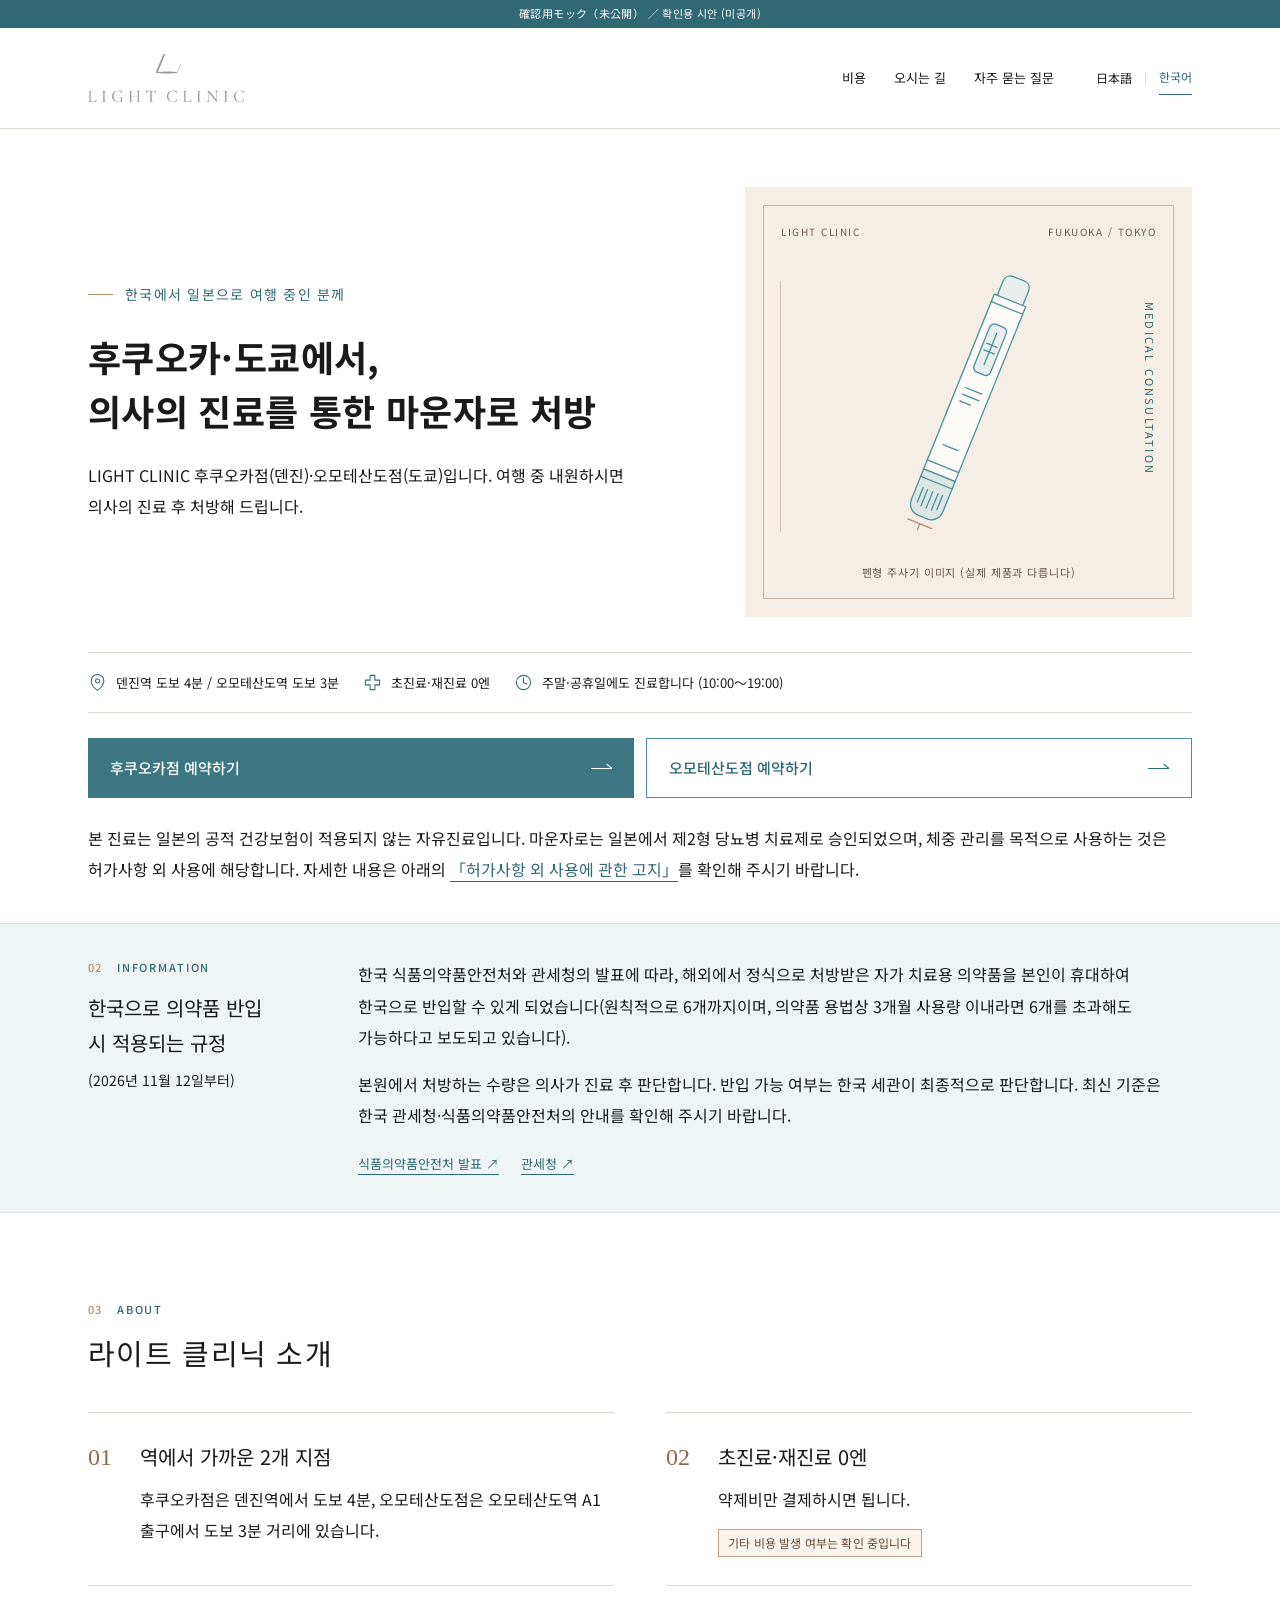
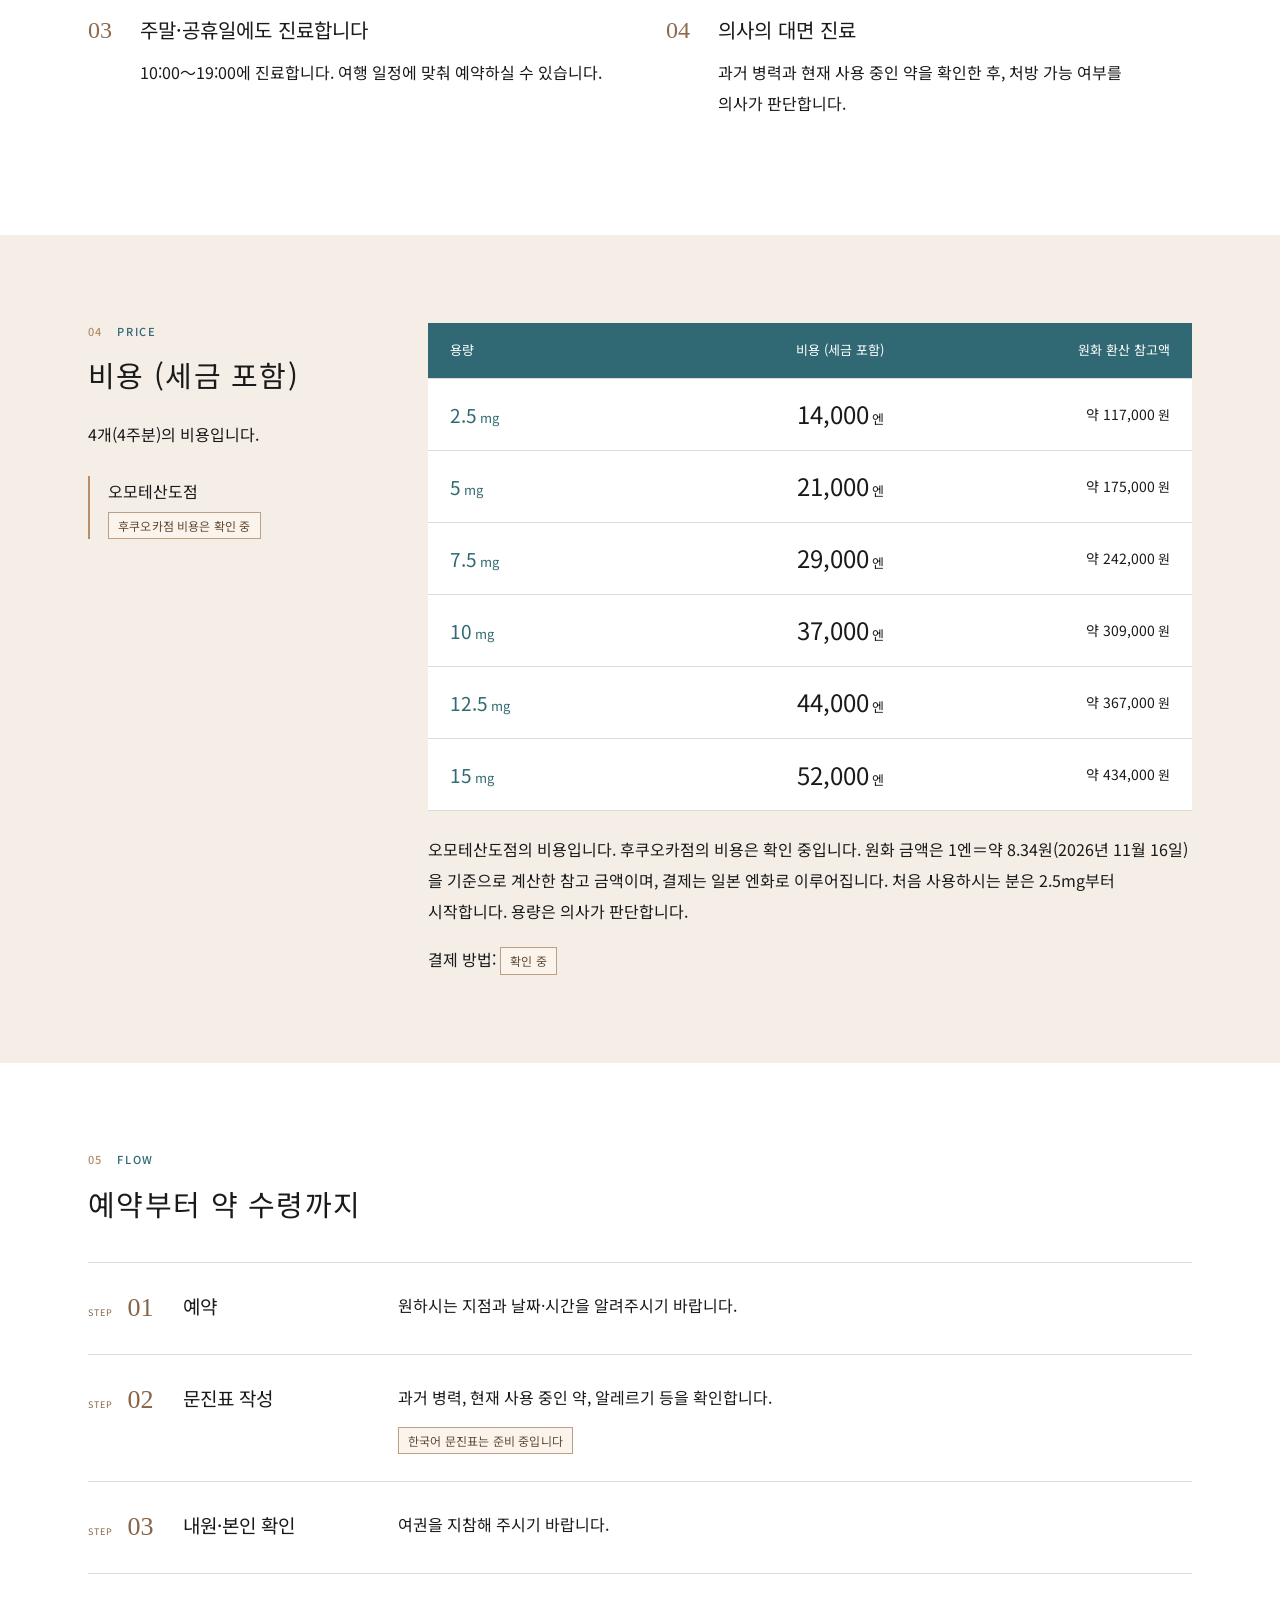
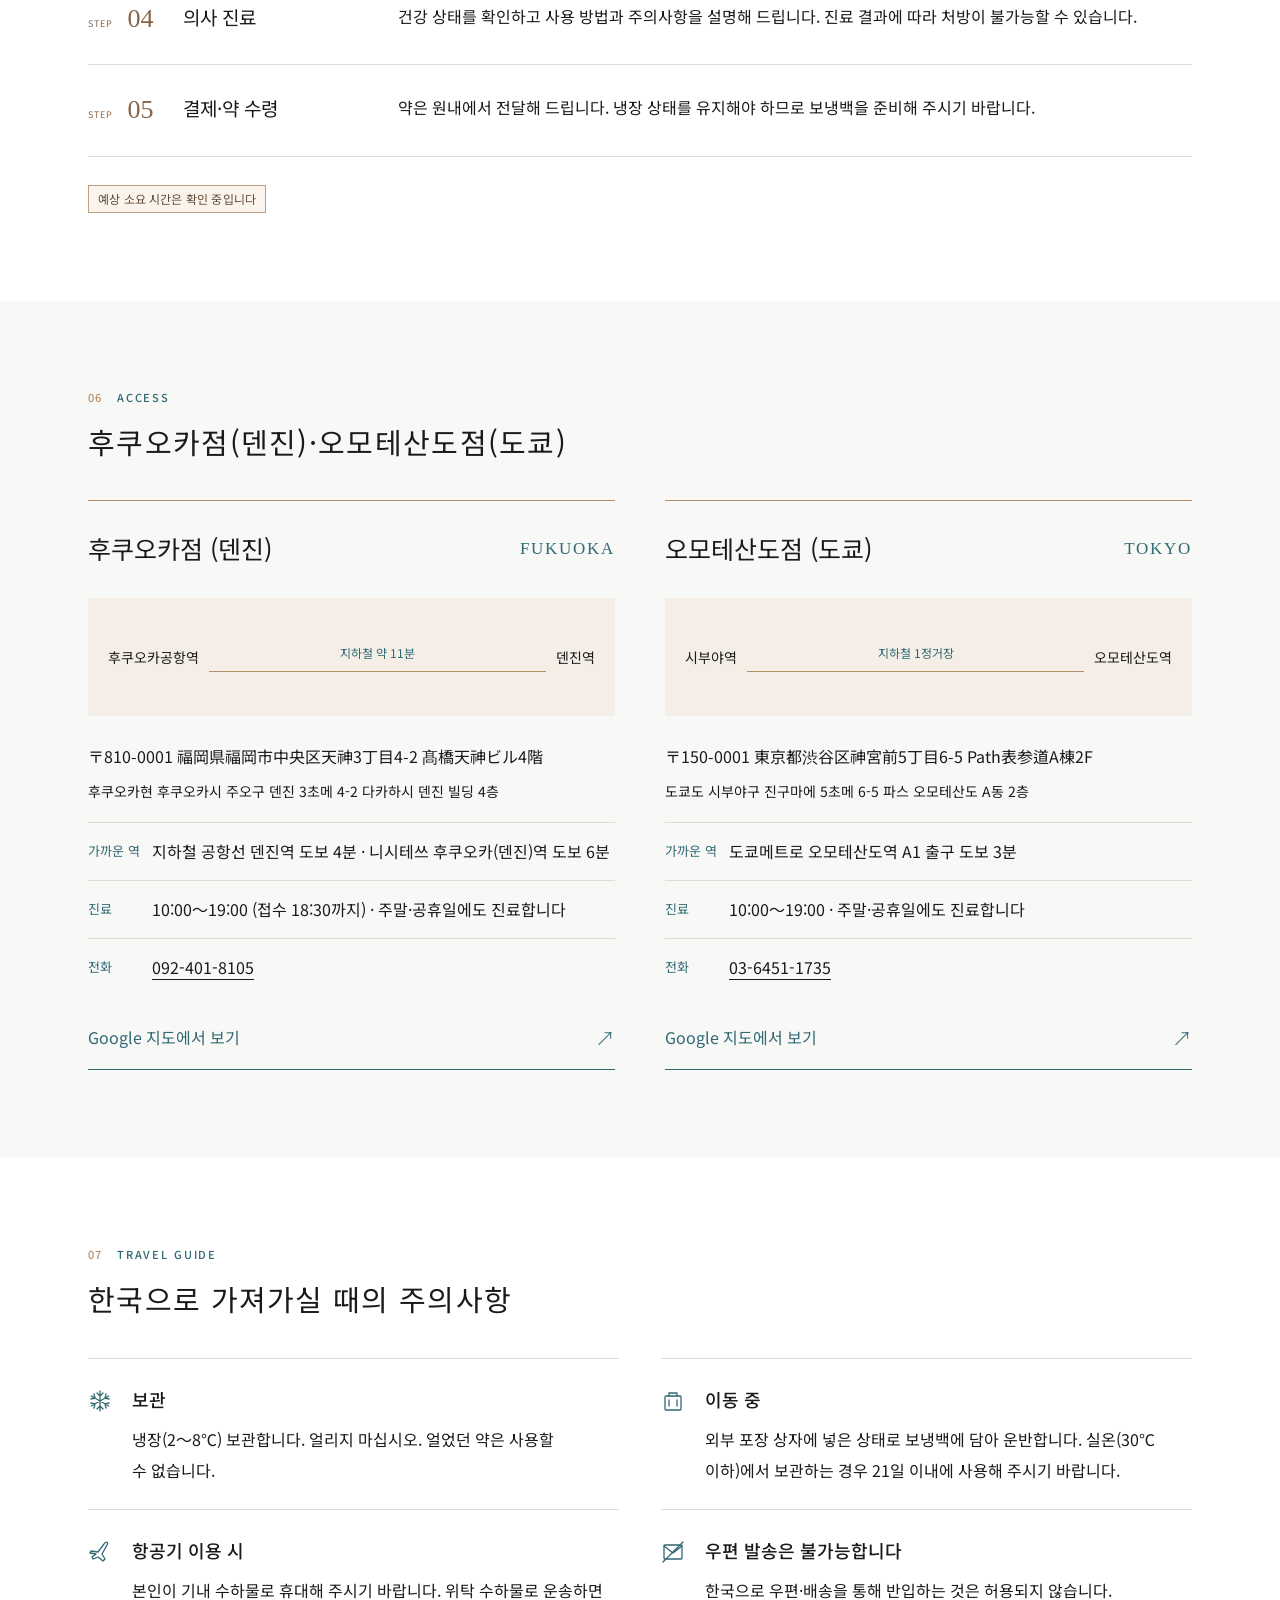
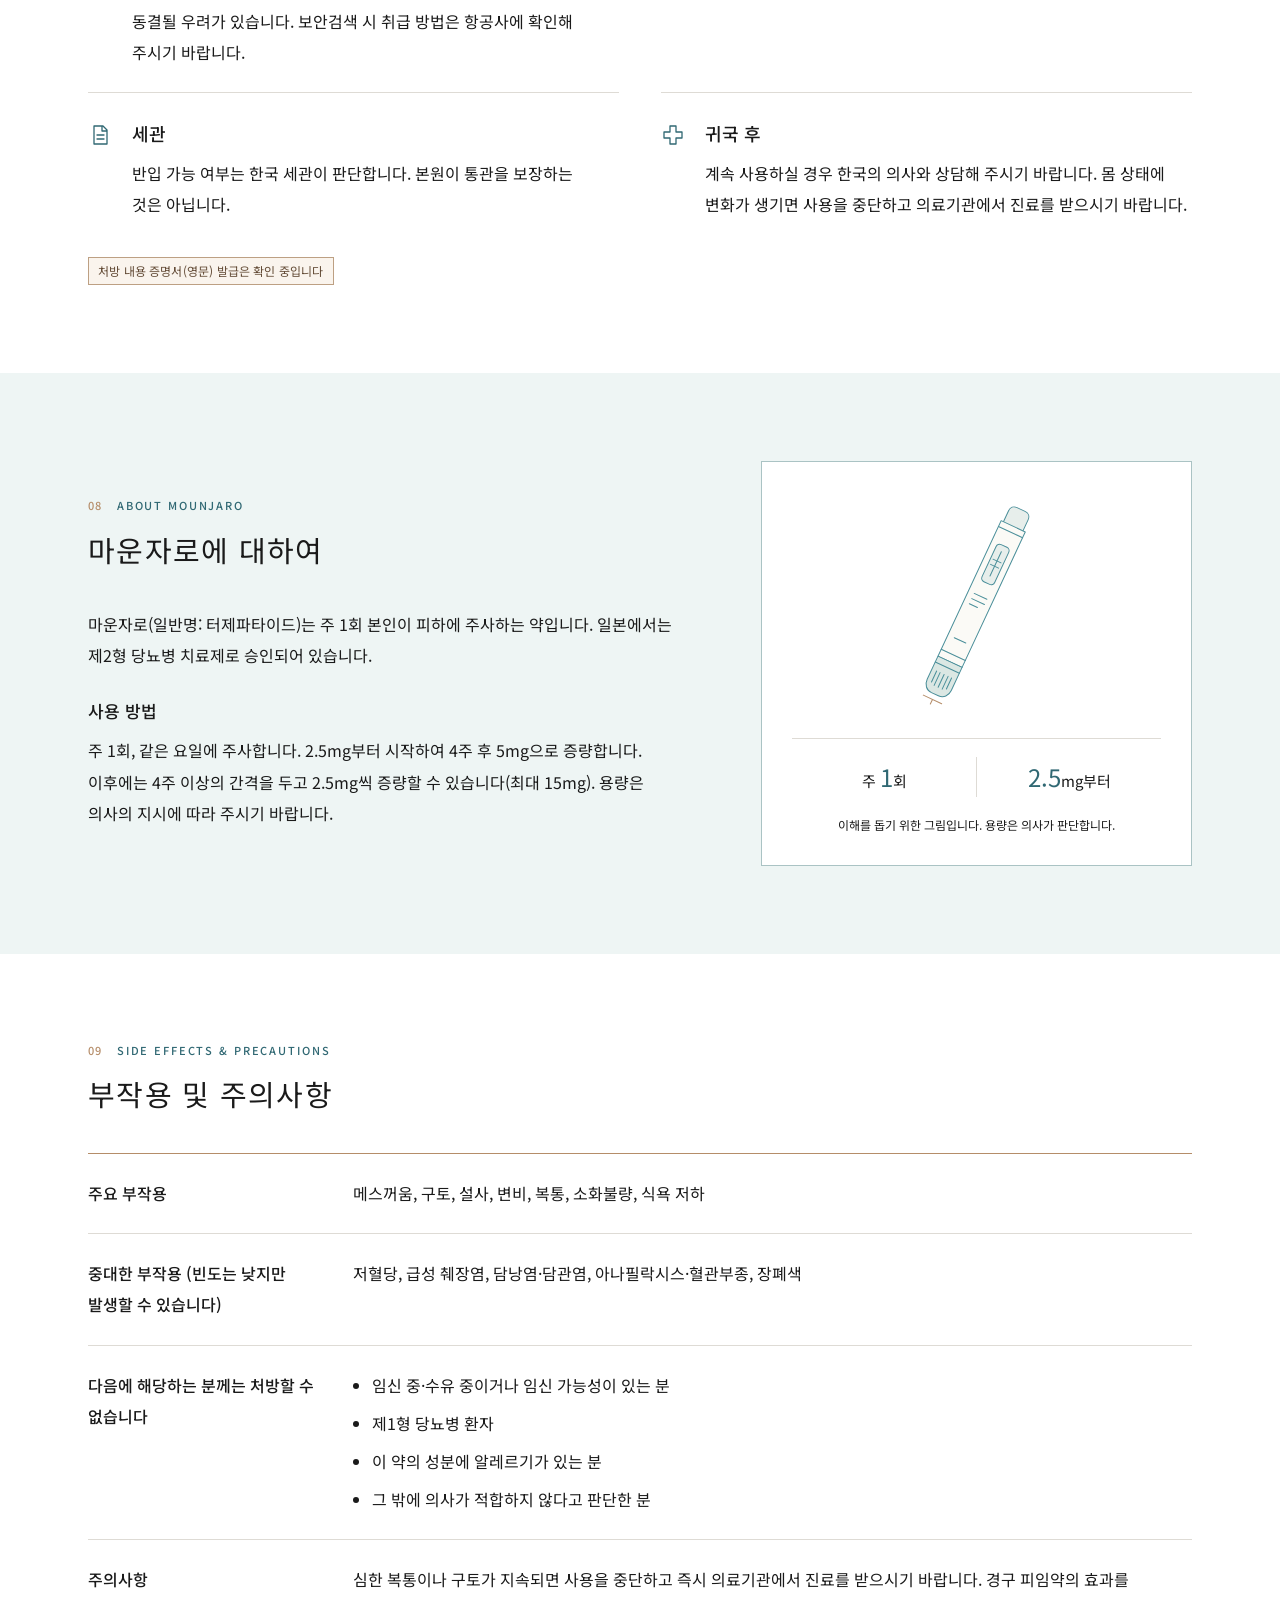
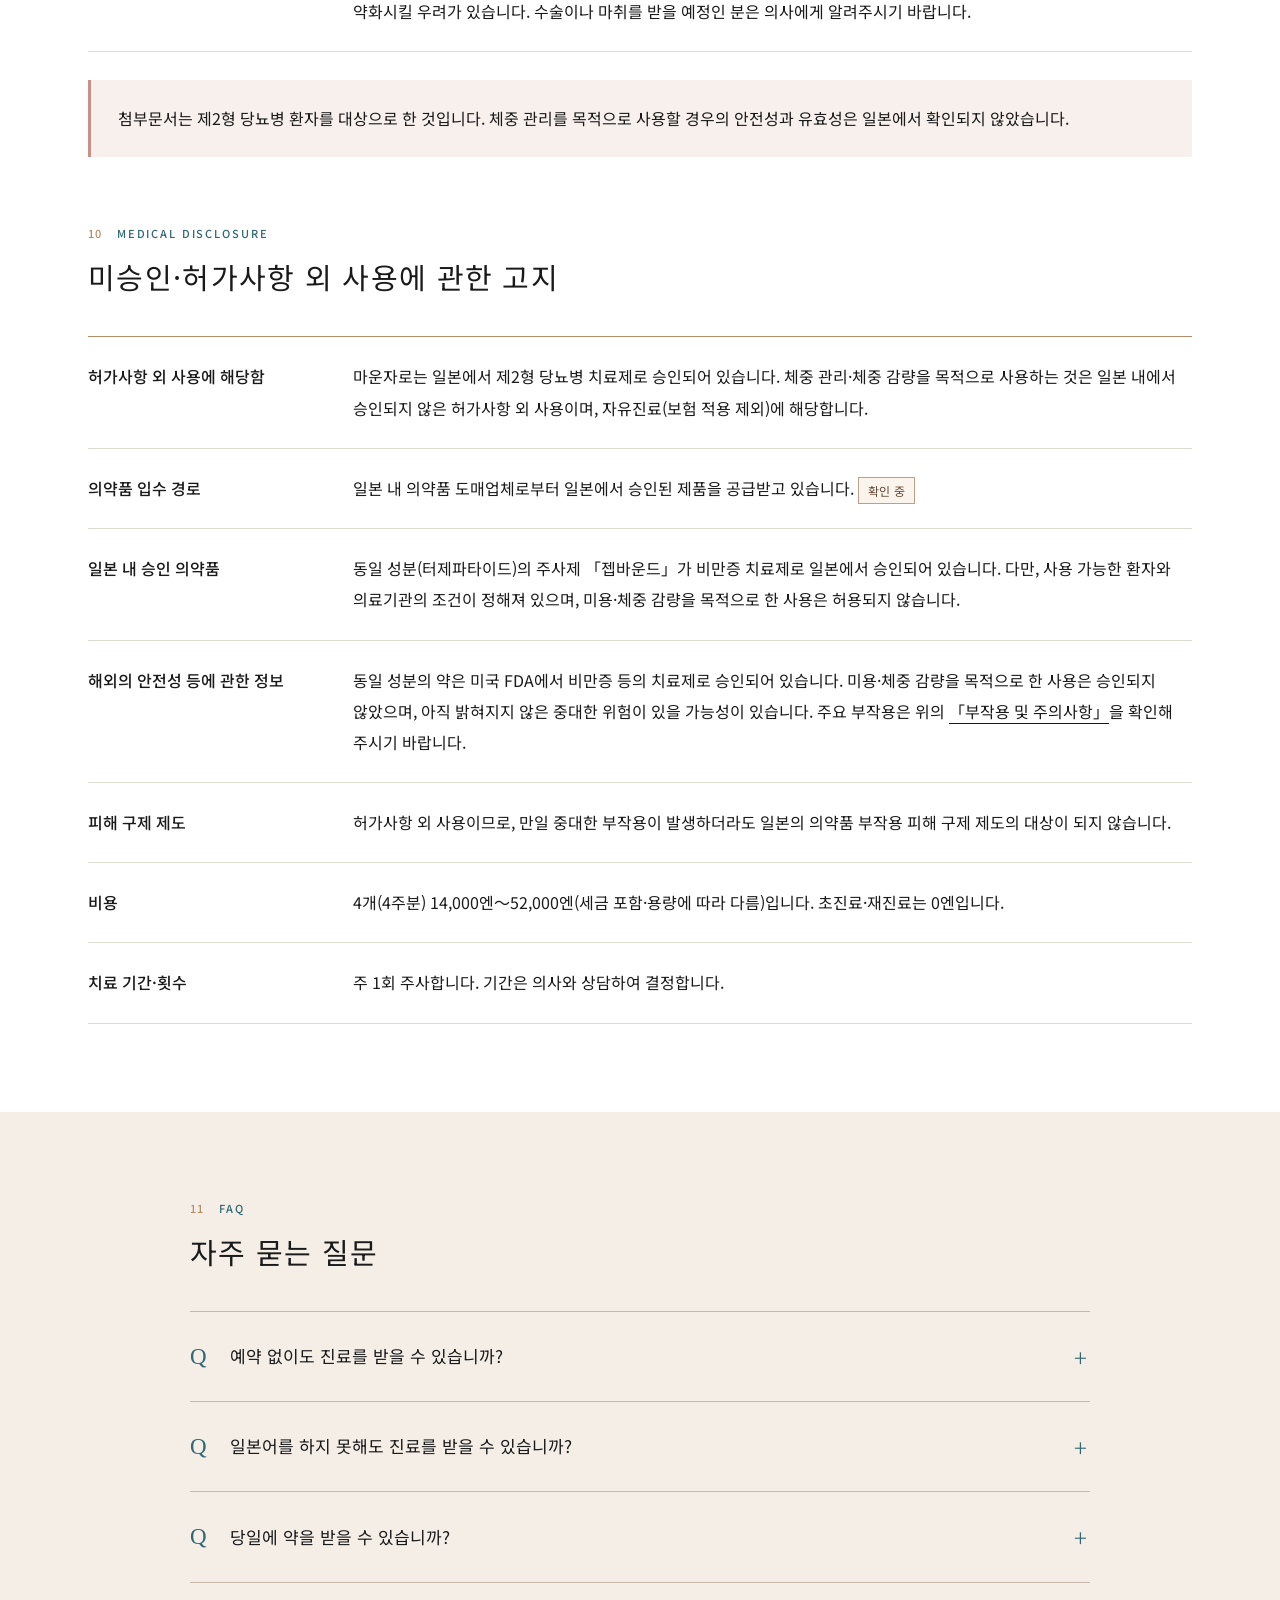
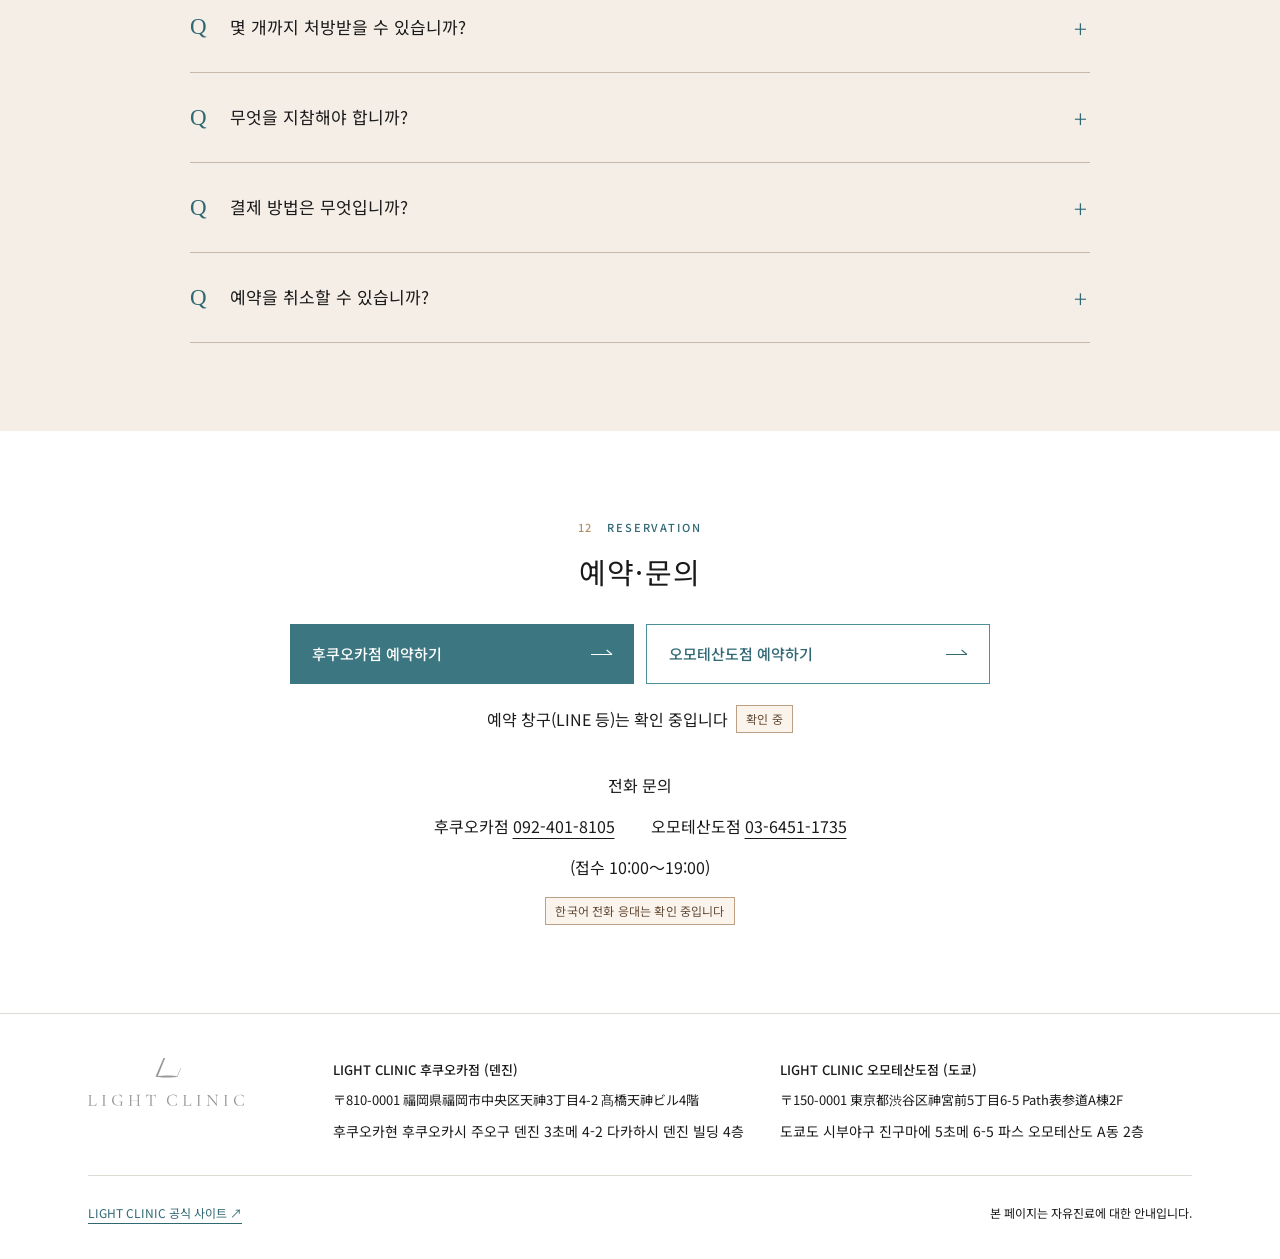
==== commit 32d2b725: "Hero typography: bolder title, phrase-based line breaks (ja/ko) Co-Authored-By: Claude Fable 5.2 <no" ====
--- a/ko/index.html
+++ b/ko/index.html
@@ -1,8 +1,8 @@
 <!doctype html>
-<html lang="ko"><head><meta charset="utf-8"><meta name="viewport" content="width=device-width, initial-scale=1, viewport-fit=cover"><meta name="robots" content="noindex,nofollow"><meta name="description" content="한국에서 일본으로 여행 중인 분을 위한 LIGHT CLINIC 후쿠오카점·오모테산도점의 마운자로 처방 안내입니다. 진료, 비용, 내원 절차 및 주의사항을 안내하는 확인용 시안입니다."><meta name="theme-color" content="#4b8f9a"><title>마운자로 처방 안내｜LIGHT CLINIC 후쿠오카점·오모테산도점｜확인용 시안</title><link rel="icon" type="image/svg+xml" href="../assets/img/logo.svg"><link rel="preconnect" href="https://fonts.googleapis.com"><link rel="preconnect" href="https://fonts.gstatic.com" crossorigin><link href="https://fonts.googleapis.com/css2?family=Noto+Sans+JP:wght@350;400;500;600&family=Noto+Sans+KR:wght@350;400;500;600&display=swap" rel="stylesheet"><link rel="stylesheet" href="../assets/css/style.css"><link rel="alternate" hreflang="ja" href="../index.html"><link rel="alternate" hreflang="ko" href="../ko/index.html"></head>
+<html lang="ko"><head><meta charset="utf-8"><meta name="viewport" content="width=device-width, initial-scale=1, viewport-fit=cover"><meta name="robots" content="noindex,nofollow"><meta name="description" content="한국에서 일본으로 여행 중인 분을 위한 LIGHT CLINIC 후쿠오카점·오모테산도점의 마운자로 처방 안내입니다. 진료, 비용, 내원 절차 및 주의사항을 안내하는 확인용 시안입니다."><meta name="theme-color" content="#4b8f9a"><title>마운자로 처방 안내｜LIGHT CLINIC 후쿠오카점·오모테산도점｜확인용 시안</title><link rel="icon" type="image/svg+xml" href="../assets/img/logo.svg"><link rel="preconnect" href="https://fonts.googleapis.com"><link rel="preconnect" href="https://fonts.gstatic.com" crossorigin><link href="https://fonts.googleapis.com/css2?family=Noto+Sans+JP:wght@400;500;600;700&family=Noto+Sans+KR:wght@400;500;600;700&display=swap" rel="stylesheet"><link rel="stylesheet" href="../assets/css/style.css"><link rel="alternate" hreflang="ja" href="../index.html"><link rel="alternate" hreflang="ko" href="../ko/index.html"></head>
 <body><div class="mock-banner"><span lang="ja">確認用モック（未公開）</span> ／ <span lang="ko">확인용 시안 (미공개)</span></div><a class="skip-link" href="#main">본문으로 이동</a>
 <header class="site-header wrap"><a class="brand" href="../ko/index.html" aria-label="LIGHT CLINIC"><img src="../assets/img/logo.svg" width="156" height="48" alt="LIGHT CLINIC"></a><div class="header-right"><nav class="header-nav" aria-label="페이지 메뉴"><a href="#price">비용</a><a href="#access">오시는 길</a><a href="#faq">자주 묻는 질문</a></nav><nav class="languages" aria-label="언어 선택"><a href="../index.html" lang="ja" hreflang="ja" >日本語</a><span class="language-divider" aria-hidden="true"></span><a href="../ko/index.html" lang="ko" hreflang="ko" aria-current="page">한국어</a></nav></div></header><main id="main">
-<section class="hero" data-block="1" id="intro"><div class="wrap"><div class="hero-grid"><div><p class="hero-kicker">한국에서 일본으로 여행 중인 분께</p><h1><span>후쿠오카·도쿄에서,</span><span>의사의 진료를 통한</span><span>마운자로 처방</span></h1><p class="hero-intro">LIGHT CLINIC 후쿠오카점(덴진)·오모테산도점(도쿄)입니다. 여행 중 내원하시면 의사의 진료 후 처방해 드립니다.</p></div><figure class="hero-art"><div class="hero-art-top" aria-hidden="true"><span>LIGHT CLINIC</span><span>FUKUOKA / TOKYO</span></div><span class="art-line" aria-hidden="true"></span><img src="../assets/img/injection-pen.svg" width="150" height="360" alt="펜형 주사기를 표현한 추상적인 선화"><span class="art-side" aria-hidden="true">MEDICAL CONSULTATION</span><figcaption>펜형 주사기 이미지 (실제 제품과 다릅니다)</figcaption></figure></div><ul class="hero-points"><li><svg class="small-icon" viewBox="0 0 24 24" fill="none" stroke="currentColor" stroke-width="1.3" stroke-linecap="round" stroke-linejoin="round" aria-hidden="true"><path d="M20 10c0 6-8 12-8 12S4 16 4 10a8 8 0 1 1 16 0Z"/><circle cx="12" cy="10" r="2.5"/></svg>덴진역 도보 4분 / 오모테산도역 도보 3분</li><li><svg class="small-icon" viewBox="0 0 24 24" fill="none" stroke="currentColor" stroke-width="1.3" stroke-linecap="round" stroke-linejoin="round" aria-hidden="true"><path d="M9 3h6v6h6v6h-6v6H9v-6H3V9h6z"/></svg>초진료·재진료 0엔</li><li><svg class="small-icon" viewBox="0 0 24 24" fill="none" stroke="currentColor" stroke-width="1.3" stroke-linecap="round" stroke-linejoin="round" aria-hidden="true"><circle cx="12" cy="12" r="9"/><path d="M12 6v6l4 2"/></svg>주말·공휴일에도 진료합니다 (10:00〜19:00)</li></ul><div class="cta-pair"><a class="button " href="#reserve"><span class="button-copy">후쿠오카점 <br class="mobile-break">예약하기</span><span class="arrow" aria-hidden="true"></span></a><a class="button secondary" href="#reserve"><span class="button-copy">오모테산도점 <br class="mobile-break">예약하기</span><span class="arrow" aria-hidden="true"></span></a></div><p class="hero-disclosure">본 진료는 일본의 공적 건강보험이 적용되지 않는 자유진료입니다. 마운자로는 일본에서 제2형 당뇨병 치료제로 승인되었으며, 체중 관리를 목적으로 사용하는 것은 허가사항 외 사용에 해당합니다. 자세한 내용은 아래의 <a href="#disclosure">「허가사항 외 사용에 관한 고지」</a>를 확인해 주시기 바랍니다.</p></div></section>
+<section class="hero" data-block="1" id="intro"><div class="wrap"><div class="hero-grid"><div><p class="hero-kicker">한국에서 일본으로 여행 중인 분께</p><h1><span class="hero-title-place">후쿠오카·도쿄에서,</span><span class="hero-title-treatment"><span class="phrase">의사의 진료를 통한</span> <wbr><span class="phrase">마운자로 처방</span></span></h1><p class="hero-intro">LIGHT CLINIC 후쿠오카점(덴진)·오모테산도점(도쿄)입니다. 여행 중 내원하시면 의사의 진료 후 처방해 드립니다.</p></div><figure class="hero-art"><div class="hero-art-top" aria-hidden="true"><span>LIGHT CLINIC</span><span>FUKUOKA / TOKYO</span></div><span class="art-line" aria-hidden="true"></span><img src="../assets/img/injection-pen.svg" width="150" height="360" alt="펜형 주사기를 표현한 추상적인 선화"><span class="art-side" aria-hidden="true">MEDICAL CONSULTATION</span><figcaption>펜형 주사기 이미지 (실제 제품과 다릅니다)</figcaption></figure></div><ul class="hero-points"><li><svg class="small-icon" viewBox="0 0 24 24" fill="none" stroke="currentColor" stroke-width="1.3" stroke-linecap="round" stroke-linejoin="round" aria-hidden="true"><path d="M20 10c0 6-8 12-8 12S4 16 4 10a8 8 0 1 1 16 0Z"/><circle cx="12" cy="10" r="2.5"/></svg>덴진역 도보 4분 / 오모테산도역 도보 3분</li><li><svg class="small-icon" viewBox="0 0 24 24" fill="none" stroke="currentColor" stroke-width="1.3" stroke-linecap="round" stroke-linejoin="round" aria-hidden="true"><path d="M9 3h6v6h6v6h-6v6H9v-6H3V9h6z"/></svg>초진료·재진료 0엔</li><li><svg class="small-icon" viewBox="0 0 24 24" fill="none" stroke="currentColor" stroke-width="1.3" stroke-linecap="round" stroke-linejoin="round" aria-hidden="true"><circle cx="12" cy="12" r="9"/><path d="M12 6v6l4 2"/></svg>주말·공휴일에도 진료합니다 (10:00〜19:00)</li></ul><div class="cta-pair"><a class="button " href="#reserve"><span class="button-copy">후쿠오카점 <br class="mobile-break">예약하기</span><span class="arrow" aria-hidden="true"></span></a><a class="button secondary" href="#reserve"><span class="button-copy">오모테산도점 <br class="mobile-break">예약하기</span><span class="arrow" aria-hidden="true"></span></a></div><p class="hero-disclosure">본 진료는 일본의 공적 건강보험이 적용되지 않는 자유진료입니다. 마운자로는 일본에서 제2형 당뇨병 치료제로 승인되었으며, 체중 관리를 목적으로 사용하는 것은 허가사항 외 사용에 해당합니다. 자세한 내용은 아래의 <a href="#disclosure">「허가사항 외 사용에 관한 고지」</a>를 확인해 주시기 바랍니다.</p></div></section>
 <section class="notice" data-block="2" id="notice"><div class="wrap notice-grid"><div><p class="eyebrow"><span class="section-number">02</span>INFORMATION</p><h2>한국으로 의약품 반입 시 적용되는 규정<span class="notice-date">(2026년 11월 12일부터)</span></h2></div><div><p>한국 식품의약품안전처와 관세청의 발표에 따라, 해외에서 정식으로 처방받은 자가 치료용 의약품을 본인이 휴대하여 한국으로 반입할 수 있게 되었습니다(원칙적으로 6개까지이며, 의약품 용법상 3개월 사용량 이내라면 6개를 초과해도 가능하다고 보도되고 있습니다).</p><p>본원에서 처방하는 수량은 의사가 진료 후 판단합니다. 반입 가능 여부는 한국 세관이 최종적으로 판단합니다. 최신 기준은 한국 관세청·식품의약품안전처의 안내를 확인해 주시기 바랍니다.</p><div class="source-links"><a href="https://www.mfds.go.kr/brd/m_99/view.do?seq=50487" target="_blank" rel="noopener noreferrer">식품의약품안전처 발표 ↗</a><a href="https://www.customs.go.kr/" target="_blank" rel="noopener noreferrer">관세청 ↗</a></div></div></div></section>
 <section id="about" class="section " data-block="3"><div class="wrap"><div class="section-head"><p class="eyebrow"><span class="section-number">03</span>ABOUT</p><h2>라이트 클리닉 소개</h2></div><div class="about-grid"><div class="about-item"><span class="item-num" aria-hidden="true">01</span><div><h3>역에서 가까운 2개 지점</h3><div>후쿠오카점은 덴진역에서 도보 4분, 오모테산도점은 오모테산도역 A1 출구에서 도보 3분 거리에 있습니다.</div></div></div><div class="about-item"><span class="item-num" aria-hidden="true">02</span><div><h3>초진료·재진료 0엔</h3><div>약제비만 결제하시면 됩니다.<p class="badge-line"><span class="badge">기타 비용 발생 여부는 확인 중입니다</span></p></div></div></div><div class="about-item"><span class="item-num" aria-hidden="true">03</span><div><h3>주말·공휴일에도 진료합니다</h3><div>10:00〜19:00에 진료합니다. 여행 일정에 맞춰 예약하실 수 있습니다.</div></div></div><div class="about-item"><span class="item-num" aria-hidden="true">04</span><div><h3>의사의 대면 진료</h3><div>과거 병력과 현재 사용 중인 약을 확인한 후, 처방 가능 여부를 의사가 판단합니다.</div></div></div></div></div></section>
 <section class="section price-section" id="price" data-block="4"><div class="wrap price-layout"><div><div class="section-head"><p class="eyebrow"><span class="section-number">04</span>PRICE</p><h2>비용 (세금 포함)</h2></div><p>4개(4주분)의 비용입니다.</p><div class="price-context">오모테산도점<br><span class="badge">후쿠오카점 비용은 확인 중</span></div></div><div><table class="price-table"><caption class="visually-hidden">오모테산도점 · 4개(4주분) 비용(세금 포함)</caption><thead><tr><th scope="col">용량</th><th scope="col">비용 (세금 포함)</th><th scope="col">원화 환산 참고액</th></tr></thead><tbody><tr><th scope="row">2.5<span class="unit">mg</span></th><td>14,000<span class="unit">엔</span></td><td>약 117,000<span class="unit">원</span></td></tr><tr><th scope="row">5<span class="unit">mg</span></th><td>21,000<span class="unit">엔</span></td><td>약 175,000<span class="unit">원</span></td></tr><tr><th scope="row">7.5<span class="unit">mg</span></th><td>29,000<span class="unit">엔</span></td><td>약 242,000<span class="unit">원</span></td></tr><tr><th scope="row">10<span class="unit">mg</span></th><td>37,000<span class="unit">엔</span></td><td>약 309,000<span class="unit">원</span></td></tr><tr><th scope="row">12.5<span class="unit">mg</span></th><td>44,000<span class="unit">엔</span></td><td>약 367,000<span class="unit">원</span></td></tr><tr><th scope="row">15<span class="unit">mg</span></th><td>52,000<span class="unit">엔</span></td><td>약 434,000<span class="unit">원</span></td></tr></tbody></table><p class="table-notes">오모테산도점의 비용입니다. 후쿠오카점의 비용은 확인 중입니다. 원화 금액은 1엔＝약 8.34원(2026년 11월 16일)을 기준으로 계산한 참고 금액이며, 결제는 일본 엔화로 이루어집니다. 처음 사용하시는 분은 2.5mg부터 시작합니다. 용량은 의사가 판단합니다.</p><p>결제 방법: <span class="badge">확인 중</span></p></div></div></section>
--- a/assets/css/style.css
+++ b/assets/css/style.css
@@ -1,8 +1,19 @@
 @charset "UTF-8";
 :root{--teal:#4b8f9a;--deep:#306873;--button:#3c7781;--beige:#f4eee7;--pink:#ca8f87;--gold:#b58d69;--ink:#1a1a1a;--line:#dedbd5;--pale:#eef5f4;--white:#fff;--font:'Noto Sans JP',sans-serif}
-*{box-sizing:border-box}html{scroll-behavior:smooth;scroll-padding-top:24px}body{margin:0;color:var(--ink);background:#fff;font-family:var(--font);font-size:16px;line-height:1.95;-webkit-text-size-adjust:100%;text-rendering:optimizeLegibility}html:lang(ko){--font:'Noto Sans KR',sans-serif;word-break:keep-all;overflow-wrap:anywhere}a{color:inherit;text-underline-offset:5px}button,a,summary{-webkit-tap-highlight-color:transparent}a:focus-visible,summary:focus-visible{outline:3px solid var(--deep);outline-offset:5px}img,svg{display:block;max-width:100%}img{height:auto}p,h1,h2,h3,figure,dl,dd{margin:0}p+p{margin-top:16px}h1,h2,h3{font-weight:400}ul,ol{margin:0;padding:0;list-style:none}address{font-style:normal}section{scroll-margin-top:24px}.wrap{width:min(1104px,calc(100% - 80px));margin-inline:auto}.narrow{width:min(900px,calc(100% - 80px));margin-inline:auto}.mock-banner{text-align:center;background:var(--deep);color:white;font-size:11px;letter-spacing:.035em;padding:5px 12px;line-height:1.6}.site-header{min-height:100px;display:flex;align-items:center;justify-content:space-between;gap:30px}.brand img{width:156px;height:48px}.header-right{display:flex;align-items:center;gap:42px}.header-nav{display:flex;gap:28px;font-size:13px}.header-nav a{text-decoration:none}.languages{display:flex;align-items:center;gap:13px;white-space:nowrap;font-size:12px;line-height:2}.languages a{padding-block:5px;text-decoration:none}.languages a[aria-current]{border-bottom:1px solid var(--deep);color:var(--deep)}.language-divider{height:12px;border-left:1px solid var(--line)}.skip-link{position:absolute;left:16px;top:-100px;z-index:50;background:#fff;padding:10px 16px}.skip-link:focus{top:42px}.eyebrow{font-size:11px;letter-spacing:.17em;color:var(--deep);font-weight:500;line-height:1.5;text-transform:uppercase}.hero{border-top:1px solid var(--line);padding:58px 0 38px;position:relative}.hero-grid{display:grid;grid-template-columns:1.35fr 1fr;gap:54px;align-items:center}.hero-kicker{font-size:14px;letter-spacing:.09em;color:var(--deep);margin:0 0 20px;display:flex;align-items:center;gap:12px}.hero-kicker:before{content:'';display:block;width:25px;height:1px;background:var(--gold)}h1{font-size:43px;line-height:1.6;letter-spacing:.035em;font-weight:350}h1 span{display:block}.hero-intro{margin-top:23px;max-width:560px}.hero-art{position:relative;background:var(--beige);min-height:430px;display:flex;align-items:center;justify-content:center;padding:38px;isolation:isolate}.hero-art:before{content:'';position:absolute;inset:18px;border:1px solid #c9b7a5;pointer-events:none}.hero-art-top{position:absolute;top:35px;left:36px;right:36px;display:flex;justify-content:space-between;font-size:10px;letter-spacing:.15em;color:#6a594b}.hero-art img{width:180px;height:290px;transform:rotate(22deg)}.hero-art figcaption{position:absolute;bottom:33px;left:36px;right:36px;text-align:center;font-size:11px;color:#66584b;letter-spacing:.08em}.art-line{position:absolute;left:35px;top:94px;bottom:85px;width:1px;background:#d2c1b0}.art-side{position:absolute;right:32px;top:115px;writing-mode:vertical-rl;font-size:11px;letter-spacing:.2em;color:var(--deep)}.hero-points{display:flex;flex-wrap:wrap;gap:10px 24px;border-block:1px solid var(--line);padding:17px 0;margin-top:35px;font-size:13px}.hero-points li{display:flex;align-items:center;gap:9px}.small-icon{width:19px;height:19px;flex:0 0 19px;color:var(--deep)}.cta-pair{display:grid;grid-template-columns:1fr 1fr;gap:12px;margin-top:25px}.button{min-height:60px;background:var(--button);color:#fff;display:flex;align-items:center;justify-content:space-between;gap:10px;padding:15px 22px;text-decoration:none;font-size:15px;line-height:1.6;font-weight:500;transition:background .18s}.mobile-break{display:none}.button:hover{background:var(--deep)}.button.secondary{background:#fff;border:1px solid var(--teal);color:var(--deep)}.button.secondary:hover{background:var(--pale)}.arrow{display:inline-block;width:21px;height:10px;flex:0 0 21px;border-bottom:1px solid currentColor;position:relative;transform:translateY(-4px)}.arrow:after{content:'';position:absolute;right:0;bottom:-1px;width:7px;border-top:1px solid currentColor;transform:rotate(40deg);transform-origin:right}.hero-disclosure{margin-top:25px;font-size:16px;line-height:1.95}.hero-disclosure a{color:var(--deep)}.section{padding:88px 0}.section-head{margin-bottom:35px}.section-head .eyebrow{margin-bottom:12px}.section-head h2{font-size:29px;letter-spacing:.045em;line-height:1.65}.section-number{color:var(--gold);margin-right:15px;letter-spacing:.08em}.notice{background:var(--pale);padding:35px 0;border-block:1px solid #d5e2df}.notice-grid{display:grid;grid-template-columns:230px 1fr;gap:40px}.notice .eyebrow{margin-bottom:14px}.notice h2{font-size:20px;line-height:1.75}.notice-date{display:block;font-size:14px;margin-top:8px}.source-links{display:flex;flex-wrap:wrap;gap:6px 22px;margin-top:20px;font-size:13px;color:var(--deep)}.about-grid{display:grid;grid-template-columns:1fr 1fr;gap:0 52px}.about-item{padding:24px 0 28px;border-top:1px solid var(--line);display:grid;grid-template-columns:35px 1fr;gap:17px}.item-num{font-family:Georgia,serif;font-size:24px;color:#8d6a4c;line-height:1.7}.about-item h3{font-size:20px;margin-bottom:8px}.badge{display:inline-block;padding:2px 9px;border:1px solid #bda083;background:#faf4ed;color:#624a35;font-size:12px;line-height:1.8;vertical-align:middle;font-weight:400;letter-spacing:.015em}.badge-line{margin-top:10px}.price-section{background:var(--beige)}.price-layout{display:grid;grid-template-columns:280px 1fr;gap:60px;align-items:start}.price-section .section-head{margin-bottom:20px}.price-context{border-left:2px solid var(--gold);padding-left:18px;margin-top:26px}.price-table{width:100%;border-collapse:collapse;font-variant-numeric:tabular-nums;table-layout:fixed;background:#fff}.price-table th,.price-table td{padding:17px 22px;text-align:right;border-bottom:1px solid var(--line);vertical-align:middle}.price-table thead th{background:var(--deep);color:#fff;font-size:13px;font-weight:400;line-height:1.6}.price-table th:first-child{width:25%;text-align:left}.price-table tbody th{font-weight:400;font-size:19px;color:var(--deep)}.price-table td:nth-child(2){font-size:24px;line-height:1.5}.price-table td:nth-child(3){font-size:14px}.unit{font-size:13px;margin-left:3px}.table-notes{margin-top:23px}.steps{counter-reset:steps;border-top:1px solid var(--line)}.step{display:grid;grid-template-columns:70px 190px 1fr;gap:25px;padding:27px 0;border-bottom:1px solid var(--line)}.step-index{color:#876447;font-family:Georgia,serif;font-size:26px;line-height:1.4;display:flex;gap:15px;align-items:baseline}.step-index:before{content:'STEP';font-family:var(--font);font-size:9px;letter-spacing:.1em}.step h3{font-size:19px;line-height:1.7}.flow-note{margin-top:25px}.access-section{background:#f8f9f7}.clinics{display:grid;grid-template-columns:1fr 1fr;gap:50px}.clinic{min-width:0;border-top:1px solid var(--gold);padding-top:23px}.clinic-name{display:flex;justify-content:space-between;align-items:center;gap:15px;margin-bottom:25px}.clinic-name h3{font-size:25px}.city{font-family:Georgia,serif;color:var(--deep);font-size:17px;letter-spacing:.1em}.route{display:flex;align-items:center;min-height:118px;gap:10px;background:var(--beige);padding:20px;font-size:14px;line-height:1.65;margin-bottom:25px}.route-stop{max-width:40%;text-align:center}.route-connection{flex:1;min-width:35px;text-align:center;color:var(--deep);font-size:12px}.route-connection:after{content:'';display:block;width:100%;border-top:1px solid var(--gold);margin-top:8px}.clinic address{margin-bottom:16px}.address-reading{display:block;font-size:14px;margin-top:6px}.clinic dl>div{display:grid;grid-template-columns:52px 1fr;gap:12px;padding:13px 0;border-top:1px solid var(--line)}.clinic dt{color:var(--deep);font-size:13px;padding-top:2px}.map-link{display:flex;justify-content:space-between;align-items:center;border-bottom:1px solid var(--deep);padding:12px 0;color:var(--deep);text-decoration:none;margin-top:10px}.external{font-size:20px;font-weight:300}.travel-grid{display:grid;grid-template-columns:1fr 1fr;gap:0 42px}.travel-item{display:grid;grid-template-columns:28px 1fr;gap:16px;padding:23px 0;border-top:1px solid var(--line)}.travel-item .small-icon{margin-top:7px;width:24px;height:24px}.travel-item h3{font-size:18px;font-weight:500;margin-bottom:7px}.medicine-section{background:var(--pale)}.medicine-layout{display:grid;grid-template-columns:1.4fr 1fr;gap:70px;align-items:center}.medicine-text h3{font-size:17px;font-weight:500;margin:23px 0 8px}.medicine-diagram{margin:0;border:1px solid #aac3c4;padding:28px 30px;background:#fff}.medicine-diagram img{height:230px;width:100%;object-fit:contain;transform:rotate(25deg)}.medicine-facts{display:flex;border-top:1px solid var(--line);margin-top:18px;padding-top:18px}.medicine-facts div{flex:1;text-align:center;line-height:1.7;font-size:15px}.medicine-facts div+div{border-left:1px solid var(--line)}.medicine-facts strong{font-size:24px;font-weight:400;color:var(--deep)}.medicine-diagram figcaption{font-size:12px;text-align:center;margin-top:16px}.safety-section{padding-bottom:0}.medical-list{border-top:1px solid var(--gold)}.medical-list>div{display:grid;grid-template-columns:230px 1fr;gap:35px;padding:24px 0;border-bottom:1px solid var(--line)}.medical-list dt{font-size:16px;font-weight:500}.medical-list dd{font-size:16px;color:var(--ink)}.medical-list li+li{margin-top:7px}.medical-list ul{list-style:disc;padding-left:1.2em}.medical-callout{background:#f7f0ed;border-left:3px solid var(--pink);padding:23px 27px;margin-top:28px;font-size:16px;color:var(--ink)}.disclosure-section{padding-top:68px}.disclosure-section .medical-list>div{grid-template-columns:230px 1fr}.faq-section{background:var(--beige)}.faq-list{border-top:1px solid #c7b8a9}.faq-list details{border-bottom:1px solid #c7b8a9}.faq-list summary{display:flex;align-items:center;gap:20px;cursor:pointer;padding:23px 0;list-style:none;line-height:1.8;font-size:17px}.faq-list summary::-webkit-details-marker{display:none}.faq-list summary:before{content:'Q';color:var(--deep);font-family:Georgia,serif;font-size:23px;flex:0 0 20px}.faq-list summary:after{content:'+';margin-left:auto;flex:0 0 20px;text-align:center;font-size:24px;color:var(--deep);font-weight:300}.faq-list details[open] summary:after{content:'−'}.faq-answer{padding:0 40px 25px}.reserve-section{text-align:center;border-bottom:1px solid var(--line)}.reserve-section .cta-pair{max-width:700px;margin:28px auto 20px}.reserve-section .section-head{margin-bottom:20px}.reserve-note{display:flex;align-items:center;justify-content:center;flex-wrap:wrap;gap:8px}.phone-block{margin-top:35px}.phones{display:flex;justify-content:center;gap:36px;flex-wrap:wrap;margin:10px 0}.phones a{white-space:nowrap}.site-footer{padding:44px 0 35px}.footer-main{display:grid;grid-template-columns:210px 1fr 1fr;gap:35px}.footer-main .brand{align-self:start}.footer-main address{font-size:13px;line-height:1.9}.footer-main address b{font-weight:500;display:block;margin-bottom:5px}.footer-bottom{border-top:1px solid var(--line);padding-top:25px;margin-top:30px;display:flex;justify-content:space-between;gap:24px;font-size:12px}.official-link{color:var(--deep)}.mobile-reserve{display:none}.visually-hidden{position:absolute;width:1px;height:1px;padding:0;margin:-1px;overflow:hidden;clip:rect(0,0,0,0);white-space:nowrap;border:0}
-@media(min-width:900px){html:lang(ko) h1{font-size:42px}}
+*{box-sizing:border-box}html{scroll-behavior:smooth;scroll-padding-top:24px}body{margin:0;color:var(--ink);background:#fff;font-family:var(--font);font-size:16px;line-height:1.95;-webkit-text-size-adjust:100%;text-rendering:optimizeLegibility}html:lang(ko){--font:'Noto Sans KR',sans-serif;word-break:keep-all;overflow-wrap:anywhere}a{color:inherit;text-underline-offset:5px}button,a,summary{-webkit-tap-highlight-color:transparent}a:focus-visible,summary:focus-visible{outline:3px solid var(--deep);outline-offset:5px}img,svg{display:block;max-width:100%}img{height:auto}p,h1,h2,h3,figure,dl,dd{margin:0}p+p{margin-top:16px}h1,h2,h3{font-weight:400}ul,ol{margin:0;padding:0;list-style:none}address{font-style:normal}section{scroll-margin-top:24px}.wrap{width:min(1104px,calc(100% - 80px));margin-inline:auto}.narrow{width:min(900px,calc(100% - 80px));margin-inline:auto}.mock-banner{text-align:center;background:var(--deep);color:white;font-size:11px;letter-spacing:.035em;padding:5px 12px;line-height:1.6}.site-header{min-height:100px;display:flex;align-items:center;justify-content:space-between;gap:30px}.brand img{width:156px;height:48px}.header-right{display:flex;align-items:center;gap:42px}.header-nav{display:flex;gap:28px;font-size:13px}.header-nav a{text-decoration:none}.languages{display:flex;align-items:center;gap:13px;white-space:nowrap;font-size:12px;line-height:2}.languages a{padding-block:5px;text-decoration:none}.languages a[aria-current]{border-bottom:1px solid var(--deep);color:var(--deep)}.language-divider{height:12px;border-left:1px solid var(--line)}.skip-link{position:absolute;left:16px;top:-100px;z-index:50;background:#fff;padding:10px 16px}.skip-link:focus{top:42px}.eyebrow{font-size:11px;letter-spacing:.17em;color:var(--deep);font-weight:500;line-height:1.5;text-transform:uppercase}.hero{border-top:1px solid var(--line);padding:58px 0 38px;position:relative}.hero-grid{display:grid;grid-template-columns:1.35fr 1fr;gap:54px;align-items:center}.hero-kicker{font-size:14px;letter-spacing:.09em;color:var(--deep);margin:0 0 20px;display:flex;align-items:center;gap:12px}.hero-kicker:before{content:'';display:block;width:25px;height:1px;background:var(--gold)}h1{font-size:36px;line-height:1.5;letter-spacing:.01em;font-weight:700;text-wrap:wrap}.hero-title-place,.hero-title-treatment{display:block}.hero-title-place,.phrase{white-space:nowrap}.hero-title-treatment{word-break:normal;overflow-wrap:normal}.hero-intro{margin-top:23px;max-width:560px}.hero-art{position:relative;background:var(--beige);min-height:430px;display:flex;align-items:center;justify-content:center;padding:38px;isolation:isolate}.hero-art:before{content:'';position:absolute;inset:18px;border:1px solid #c9b7a5;pointer-events:none}.hero-art-top{position:absolute;top:35px;left:36px;right:36px;display:flex;justify-content:space-between;font-size:10px;letter-spacing:.15em;color:#6a594b}.hero-art img{width:180px;height:290px;transform:rotate(22deg)}.hero-art figcaption{position:absolute;bottom:33px;left:36px;right:36px;text-align:center;font-size:11px;color:#66584b;letter-spacing:.08em}.art-line{position:absolute;left:35px;top:94px;bottom:85px;width:1px;background:#d2c1b0}.art-side{position:absolute;right:32px;top:115px;writing-mode:vertical-rl;font-size:11px;letter-spacing:.2em;color:var(--deep)}.hero-points{display:flex;flex-wrap:wrap;gap:10px 24px;border-block:1px solid var(--line);padding:17px 0;margin-top:35px;font-size:13px}.hero-points li{display:flex;align-items:center;gap:9px}.small-icon{width:19px;height:19px;flex:0 0 19px;color:var(--deep)}.cta-pair{display:grid;grid-template-columns:1fr 1fr;gap:12px;margin-top:25px}.button{min-height:60px;background:var(--button);color:#fff;display:flex;align-items:center;justify-content:space-between;gap:10px;padding:15px 22px;text-decoration:none;font-size:15px;line-height:1.6;font-weight:500;transition:background .18s}.mobile-break{display:none}.button:hover{background:var(--deep)}.button.secondary{background:#fff;border:1px solid var(--teal);color:var(--deep)}.button.secondary:hover{background:var(--pale)}.arrow{display:inline-block;width:21px;height:10px;flex:0 0 21px;border-bottom:1px solid currentColor;position:relative;transform:translateY(-4px)}.arrow:after{content:'';position:absolute;right:0;bottom:-1px;width:7px;border-top:1px solid currentColor;transform:rotate(40deg);transform-origin:right}.hero-disclosure{margin-top:25px;font-size:16px;line-height:1.95}.hero-disclosure a{color:var(--deep)}.section{padding:88px 0}.section-head{margin-bottom:35px}.section-head .eyebrow{margin-bottom:12px}.section-head h2{font-size:29px;letter-spacing:.045em;line-height:1.65}.section-number{color:var(--gold);margin-right:15px;letter-spacing:.08em}.notice{background:var(--pale);padding:35px 0;border-block:1px solid #d5e2df}.notice-grid{display:grid;grid-template-columns:230px 1fr;gap:40px}.notice .eyebrow{margin-bottom:14px}.notice h2{font-size:20px;line-height:1.75}.notice-date{display:block;font-size:14px;margin-top:8px}.source-links{display:flex;flex-wrap:wrap;gap:6px 22px;margin-top:20px;font-size:13px;color:var(--deep)}.about-grid{display:grid;grid-template-columns:1fr 1fr;gap:0 52px}.about-item{padding:24px 0 28px;border-top:1px solid var(--line);display:grid;grid-template-columns:35px 1fr;gap:17px}.item-num{font-family:Georgia,serif;font-size:24px;color:#8d6a4c;line-height:1.7}.about-item h3{font-size:20px;margin-bottom:8px}.badge{display:inline-block;padding:2px 9px;border:1px solid #bda083;background:#faf4ed;color:#624a35;font-size:12px;line-height:1.8;vertical-align:middle;font-weight:400;letter-spacing:.015em}.badge-line{margin-top:10px}.price-section{background:var(--beige)}.price-layout{display:grid;grid-template-columns:280px 1fr;gap:60px;align-items:start}.price-section .section-head{margin-bottom:20px}.price-context{border-left:2px solid var(--gold);padding-left:18px;margin-top:26px}.price-table{width:100%;border-collapse:collapse;font-variant-numeric:tabular-nums;table-layout:fixed;background:#fff}.price-table th,.price-table td{padding:17px 22px;text-align:right;border-bottom:1px solid var(--line);vertical-align:middle}.price-table thead th{background:var(--deep);color:#fff;font-size:13px;font-weight:400;line-height:1.6}.price-table th:first-child{width:25%;text-align:left}.price-table tbody th{font-weight:400;font-size:19px;color:var(--deep)}.price-table td:nth-child(2){font-size:24px;line-height:1.5}.price-table td:nth-child(3){font-size:14px}.unit{font-size:13px;margin-left:3px}.table-notes{margin-top:23px}.steps{counter-reset:steps;border-top:1px solid var(--line)}.step{display:grid;grid-template-columns:70px 190px 1fr;gap:25px;padding:27px 0;border-bottom:1px solid var(--line)}.step-index{color:#876447;font-family:Georgia,serif;font-size:26px;line-height:1.4;display:flex;gap:15px;align-items:baseline}.step-index:before{content:'STEP';font-family:var(--font);font-size:9px;letter-spacing:.1em}.step h3{font-size:19px;line-height:1.7}.flow-note{margin-top:25px}.access-section{background:#f8f9f7}.clinics{display:grid;grid-template-columns:1fr 1fr;gap:50px}.clinic{min-width:0;border-top:1px solid var(--gold);padding-top:23px}.clinic-name{display:flex;justify-content:space-between;align-items:center;gap:15px;margin-bottom:25px}.clinic-name h3{font-size:25px}.city{font-family:Georgia,serif;color:var(--deep);font-size:17px;letter-spacing:.1em}.route{display:flex;align-items:center;min-height:118px;gap:10px;background:var(--beige);padding:20px;font-size:14px;line-height:1.65;margin-bottom:25px}.route-stop{max-width:40%;text-align:center}.route-connection{flex:1;min-width:35px;text-align:center;color:var(--deep);font-size:12px}.route-connection:after{content:'';display:block;width:100%;border-top:1px solid var(--gold);margin-top:8px}.clinic address{margin-bottom:16px}.address-reading{display:block;font-size:14px;margin-top:6px}.clinic dl>div{display:grid;grid-template-columns:52px 1fr;gap:12px;padding:13px 0;border-top:1px solid var(--line)}.clinic dt{color:var(--deep);font-size:13px;padding-top:2px}.map-link{display:flex;justify-content:space-between;align-items:center;border-bottom:1px solid var(--deep);padding:12px 0;color:var(--deep);text-decoration:none;margin-top:10px}.external{font-size:20px;font-weight:300}.travel-grid{display:grid;grid-template-columns:1fr 1fr;gap:0 42px}.travel-item{display:grid;grid-template-columns:28px 1fr;gap:16px;padding:23px 0;border-top:1px solid var(--line)}.travel-item .small-icon{margin-top:7px;width:24px;height:24px}.travel-item h3{font-size:18px;font-weight:500;margin-bottom:7px}.medicine-section{background:var(--pale)}.medicine-layout{display:grid;grid-template-columns:1.4fr 1fr;gap:70px;align-items:center}.medicine-text h3{font-size:17px;font-weight:500;margin:23px 0 8px}.medicine-diagram{margin:0;border:1px solid #aac3c4;padding:28px 30px;background:#fff}.medicine-diagram img{height:230px;width:100%;object-fit:contain;transform:rotate(25deg)}.medicine-facts{display:flex;border-top:1px solid var(--line);margin-top:18px;padding-top:18px}.medicine-facts div{flex:1;text-align:center;line-height:1.7;font-size:15px}.medicine-facts div+div{border-left:1px solid var(--line)}.medicine-facts strong{font-size:24px;font-weight:400;color:var(--deep)}.medicine-diagram figcaption{font-size:12px;text-align:center;margin-top:16px}.safety-section{padding-bottom:0}.medical-list{border-top:1px solid var(--gold)}.medical-list>div{display:grid;grid-template-columns:230px 1fr;gap:35px;padding:24px 0;border-bottom:1px solid var(--line)}.medical-list dt{font-size:16px;font-weight:500}.medical-list dd{font-size:16px;color:var(--ink)}.medical-list li+li{margin-top:7px}.medical-list ul{list-style:disc;padding-left:1.2em}.medical-callout{background:#f7f0ed;border-left:3px solid var(--pink);padding:23px 27px;margin-top:28px;font-size:16px;color:var(--ink)}.disclosure-section{padding-top:68px}.disclosure-section .medical-list>div{grid-template-columns:230px 1fr}.faq-section{background:var(--beige)}.faq-list{border-top:1px solid #c7b8a9}.faq-list details{border-bottom:1px solid #c7b8a9}.faq-list summary{display:flex;align-items:center;gap:20px;cursor:pointer;padding:23px 0;list-style:none;line-height:1.8;font-size:17px}.faq-list summary::-webkit-details-marker{display:none}.faq-list summary:before{content:'Q';color:var(--deep);font-family:Georgia,serif;font-size:23px;flex:0 0 20px}.faq-list summary:after{content:'+';margin-left:auto;flex:0 0 20px;text-align:center;font-size:24px;color:var(--deep);font-weight:300}.faq-list details[open] summary:after{content:'−'}.faq-answer{padding:0 40px 25px}.reserve-section{text-align:center;border-bottom:1px solid var(--line)}.reserve-section .cta-pair{max-width:700px;margin:28px auto 20px}.reserve-section .section-head{margin-bottom:20px}.reserve-note{display:flex;align-items:center;justify-content:center;flex-wrap:wrap;gap:8px}.phone-block{margin-top:35px}.phones{display:flex;justify-content:center;gap:36px;flex-wrap:wrap;margin:10px 0}.phones a{white-space:nowrap}.site-footer{padding:44px 0 35px}.footer-main{display:grid;grid-template-columns:210px 1fr 1fr;gap:35px}.footer-main .brand{align-self:start}.footer-main address{font-size:13px;line-height:1.9}.footer-main address b{font-weight:500;display:block;margin-bottom:5px}.footer-bottom{border-top:1px solid var(--line);padding-top:25px;margin-top:30px;display:flex;justify-content:space-between;gap:24px;font-size:12px}.official-link{color:var(--deep)}.mobile-reserve{display:none}.visually-hidden{position:absolute;width:1px;height:1px;padding:0;margin:-1px;overflow:hidden;clip:rect(0,0,0,0);white-space:nowrap;border:0}
+@media(min-width:900px){html:lang(ko) h1{font-size:36px}}
 @media(max-width:1000px){.wrap,.narrow{width:calc(100% - 64px)}.hero-grid{gap:30px;grid-template-columns:1.3fr 1fr}h1{font-size:35px}.hero-art{min-height:380px;padding:25px}.hero-art img{width:145px}.hero-art-top{font-size:8px;left:28px;right:28px}.hero-art figcaption{left:27px;right:27px}.header-nav{gap:20px}.header-right{gap:25px}.price-layout{grid-template-columns:210px 1fr;gap:35px}.price-table th,.price-table td{padding:16px}.price-table td:nth-child(2){font-size:21px}.step{grid-template-columns:60px 165px 1fr;gap:20px}.clinics{gap:32px}.clinic-name{align-items:start;flex-direction:column;gap:3px}.medicine-layout{gap:40px}.medical-list>div,.disclosure-section .medical-list>div{grid-template-columns:185px 1fr;gap:25px}.footer-main{grid-template-columns:150px 1fr 1fr;gap:25px}}
-@media(max-width:767px){.mobile-break{display:block}.wrap,.narrow{width:calc(100% - 40px)}.mock-banner{font-size:10px;padding:5px 7px;letter-spacing:0}.site-header{min-height:79px;gap:15px}.brand img{width:127px;height:39px}.header-nav{display:none}.languages{font-size:12px;gap:10px}.hero{padding:32px 0}.hero-grid{grid-template-columns:1fr;gap:28px}.hero-kicker{font-size:13px;margin-bottom:17px;letter-spacing:.04em}h1{font-size:30px;letter-spacing:.015em;line-height:1.65}html:lang(ko) h1{font-size:31px;line-height:1.6}.hero-intro{margin-top:19px}.hero-art{min-height:228px;grid-row:2;padding:0}.hero-art img{height:186px;width:110px;transform:rotate(42deg)}.hero-art:before{inset:12px}.hero-art-top{top:24px;left:26px;right:26px;font-size:9px}.hero-art figcaption{bottom:22px;font-size:10px}.art-side{right:25px;top:62px;font-size:9px}.art-line{left:26px;top:56px;bottom:47px}.hero-points{margin-top:25px;display:grid;gap:10px;padding:17px 0;font-size:13px}.cta-pair{gap:9px;margin-top:21px}.button{padding:13px 12px;min-height:62px;font-size:13px;gap:6px}.button .arrow{width:15px;flex-basis:15px}.hero-disclosure{margin-top:22px}.section{padding:57px 0}.section-head{margin-bottom:27px}.section-head .eyebrow{font-size:10px;margin-bottom:9px}.section-head h2{font-size:25px;letter-spacing:.015em}.notice{padding:29px 0}.notice-grid{grid-template-columns:1fr;gap:19px}.notice .eyebrow{margin-bottom:9px}.notice h2{font-size:21px}.notice-date{font-size:13px;margin-top:5px}.about-grid{grid-template-columns:1fr}.about-item{gap:12px;grid-template-columns:30px 1fr;padding:22px 0}.about-item:last-child{padding-bottom:0}.about-item h3{font-size:19px}.price-layout{grid-template-columns:1fr;gap:25px}.price-context{margin-top:19px}.price-table th,.price-table td{padding:15px 10px}.price-table th:first-child{width:24%}.price-table thead th{font-size:11px}.price-table tbody th{font-size:17px}.price-table td:nth-child(2){font-size:21px;white-space:nowrap}.price-table td:nth-child(3){font-size:12px;white-space:nowrap}.unit{font-size:11px;margin-left:2px}.table-notes{margin-top:21px}.step{grid-template-columns:42px 1fr;gap:6px 14px;padding:24px 0}.step-index{grid-row:1 / 3;display:block;font-size:27px;line-height:1.3}.step-index:before{display:block;font-size:8px;margin-bottom:5px}.step h3{font-size:19px}.step-body{grid-column:2}.clinics{grid-template-columns:1fr;gap:44px}.clinic-name{flex-direction:row;align-items:center;margin-bottom:20px}.clinic-name h3{font-size:23px}.city{font-size:14px}.route{min-height:108px;margin-bottom:20px;padding:17px}.travel-grid{grid-template-columns:1fr}.travel-item{gap:12px;padding:21px 0}.medicine-layout{grid-template-columns:1fr;gap:28px}.medicine-diagram{max-width:400px;width:100%;margin:auto;padding:24px}.medicine-diagram img{height:200px}.medical-list>div,.disclosure-section .medical-list>div{grid-template-columns:1fr;gap:9px;padding:22px 0}.medical-list dt{font-size:16px}.medical-callout{padding:20px;font-size:16px}.safety-section{padding-bottom:0}.disclosure-section{padding-top:51px}.faq-list summary{gap:11px;font-size:16px;padding:20px 0}.faq-answer{padding:0 0 23px 31px}.reserve-section .cta-pair{margin-top:25px}.reserve-note{align-items:start;gap:7px;font-size:16px}.phones{display:grid;gap:8px;margin:14px 0}.phone-block{margin-top:28px}.footer-main{grid-template-columns:1fr;gap:24px}.footer-main .brand{margin-bottom:4px}.footer-bottom{flex-direction:column;gap:15px;font-size:12px}.site-footer{padding:35px 0 120px}.mobile-reserve{display:block;position:fixed;bottom:0;left:0;right:0;z-index:20;background:#fff;border-top:1px solid var(--line);padding:7px 12px calc(8px + env(safe-area-inset-bottom));box-shadow:0 -3px 16px #1a1a1a08}.mobile-reserve .cta-pair{margin:0;gap:8px}.mobile-reserve .button{min-height:48px;padding:10px 12px;font-size:13px}.mobile-reserve-note{font-size:10px;line-height:1.6;text-align:center;margin-bottom:4px;color:var(--ink)}html{scroll-padding-bottom:110px}section{scroll-margin-bottom:110px}}
+@media(max-width:767px){.mobile-break{display:block}.wrap,.narrow{width:calc(100% - 40px)}.mock-banner{font-size:10px;padding:5px 7px;letter-spacing:0}.site-header{min-height:79px;gap:15px}.brand img{width:127px;height:39px}.header-nav{display:none}.languages{font-size:12px;gap:10px}.hero{padding:32px 0}.hero-grid{grid-template-columns:1fr;gap:28px}.hero-kicker{font-size:13px;margin-bottom:17px;letter-spacing:.04em}h1{font-size:30px;letter-spacing:.01em;line-height:1.5}html:lang(ko) h1{font-size:30px;line-height:1.5}.hero-intro{margin-top:19px}.hero-art{min-height:228px;grid-row:2;padding:0}.hero-art img{height:186px;width:110px;transform:rotate(42deg)}.hero-art:before{inset:12px}.hero-art-top{top:24px;left:26px;right:26px;font-size:9px}.hero-art figcaption{bottom:22px;font-size:10px}.art-side{right:25px;top:62px;font-size:9px}.art-line{left:26px;top:56px;bottom:47px}.hero-points{margin-top:25px;display:grid;gap:10px;padding:17px 0;font-size:13px}.cta-pair{gap:9px;margin-top:21px}.button{padding:13px 12px;min-height:62px;font-size:13px;gap:6px}.button .arrow{width:15px;flex-basis:15px}.hero-disclosure{margin-top:22px}.section{padding:57px 0}.section-head{margin-bottom:27px}.section-head .eyebrow{font-size:10px;margin-bottom:9px}.section-head h2{font-size:25px;letter-spacing:.015em}.notice{padding:29px 0}.notice-grid{grid-template-columns:1fr;gap:19px}.notice .eyebrow{margin-bottom:9px}.notice h2{font-size:21px}.notice-date{font-size:13px;margin-top:5px}.about-grid{grid-template-columns:1fr}.about-item{gap:12px;grid-template-columns:30px 1fr;padding:22px 0}.about-item:last-child{padding-bottom:0}.about-item h3{font-size:19px}.price-layout{grid-template-columns:1fr;gap:25px}.price-context{margin-top:19px}.price-table th,.price-table td{padding:15px 10px}.price-table th:first-child{width:24%}.price-table thead th{font-size:11px}.price-table tbody th{font-size:17px}.price-table td:nth-child(2){font-size:21px;white-space:nowrap}.price-table td:nth-child(3){font-size:12px;white-space:nowrap}.unit{font-size:11px;margin-left:2px}.table-notes{margin-top:21px}.step{grid-template-columns:42px 1fr;gap:6px 14px;padding:24px 0}.step-index{grid-row:1 / 3;display:block;font-size:27px;line-height:1.3}.step-index:before{display:block;font-size:8px;margin-bottom:5px}.step h3{font-size:19px}.step-body{grid-column:2}.clinics{grid-template-columns:1fr;gap:44px}.clinic-name{flex-direction:row;align-items:center;margin-bottom:20px}.clinic-name h3{font-size:23px}.city{font-size:14px}.route{min-height:108px;margin-bottom:20px;padding:17px}.travel-grid{grid-template-columns:1fr}.travel-item{gap:12px;padding:21px 0}.medicine-layout{grid-template-columns:1fr;gap:28px}.medicine-diagram{max-width:400px;width:100%;margin:auto;padding:24px}.medicine-diagram img{height:200px}.medical-list>div,.disclosure-section .medical-list>div{grid-template-columns:1fr;gap:9px;padding:22px 0}.medical-list dt{font-size:16px}.medical-callout{padding:20px;font-size:16px}.safety-section{padding-bottom:0}.disclosure-section{padding-top:51px}.faq-list summary{gap:11px;font-size:16px;padding:20px 0}.faq-answer{padding:0 0 23px 31px}.reserve-section .cta-pair{margin-top:25px}.reserve-note{align-items:start;gap:7px;font-size:16px}.phones{display:grid;gap:8px;margin:14px 0}.phone-block{margin-top:28px}.footer-main{grid-template-columns:1fr;gap:24px}.footer-main .brand{margin-bottom:4px}.footer-bottom{flex-direction:column;gap:15px;font-size:12px}.site-footer{padding:35px 0 120px}.mobile-reserve{display:block;position:fixed;bottom:0;left:0;right:0;z-index:20;background:#fff;border-top:1px solid var(--line);padding:7px 12px calc(8px + env(safe-area-inset-bottom));box-shadow:0 -3px 16px #1a1a1a08}.mobile-reserve .cta-pair{margin:0;gap:8px}.mobile-reserve .button{min-height:48px;padding:10px 12px;font-size:13px}.mobile-reserve-note{font-size:10px;line-height:1.6;text-align:center;margin-bottom:4px;color:var(--ink)}html{scroll-padding-bottom:110px}section{scroll-margin-bottom:110px}}
 @media(prefers-reduced-motion:reduce){html{scroll-behavior:auto}*{transition:none!important}}
 @media print{.mobile-reserve,.skip-link{display:none}.site-footer{padding-bottom:20px}.section{break-inside:auto}.medical-list>div,.step,.clinic,.travel-item{break-inside:avoid}a{color:var(--ink)}body{font-size:12pt}.wrap,.narrow{width:100%}}
+
+/* Typography: preserve phrases, with emergency wrapping for long tokens. */
+body{line-break:strict;overflow-wrap:anywhere}
+h2,h3{text-wrap:balance}
+p,dd,li,address,.step-body,.about-item>div,.button-copy{text-wrap:pretty}
+html:lang(ja) :is(h2,h3,p,dd,li,address,.step-body,.about-item>div){word-break:auto-phrase}
+html:lang(ko) body{word-break:keep-all;overflow-wrap:anywhere}
+.hero-intro{text-wrap:wrap;word-break:normal;overflow-wrap:normal}
+html:lang(ko) .hero-intro{word-break:keep-all;overflow-wrap:anywhere;text-wrap:pretty}
+/* Let grid/flex text shrink within existing tracks rather than widen the page. */
+.hero-grid>*,.notice-grid>*,.about-grid>*,.about-item>*,.price-layout>*,.step>*,.travel-grid>*,.travel-item>*,.medicine-layout>*,.medical-list>div>*,.footer-main>*,.button-copy{min-width:0}
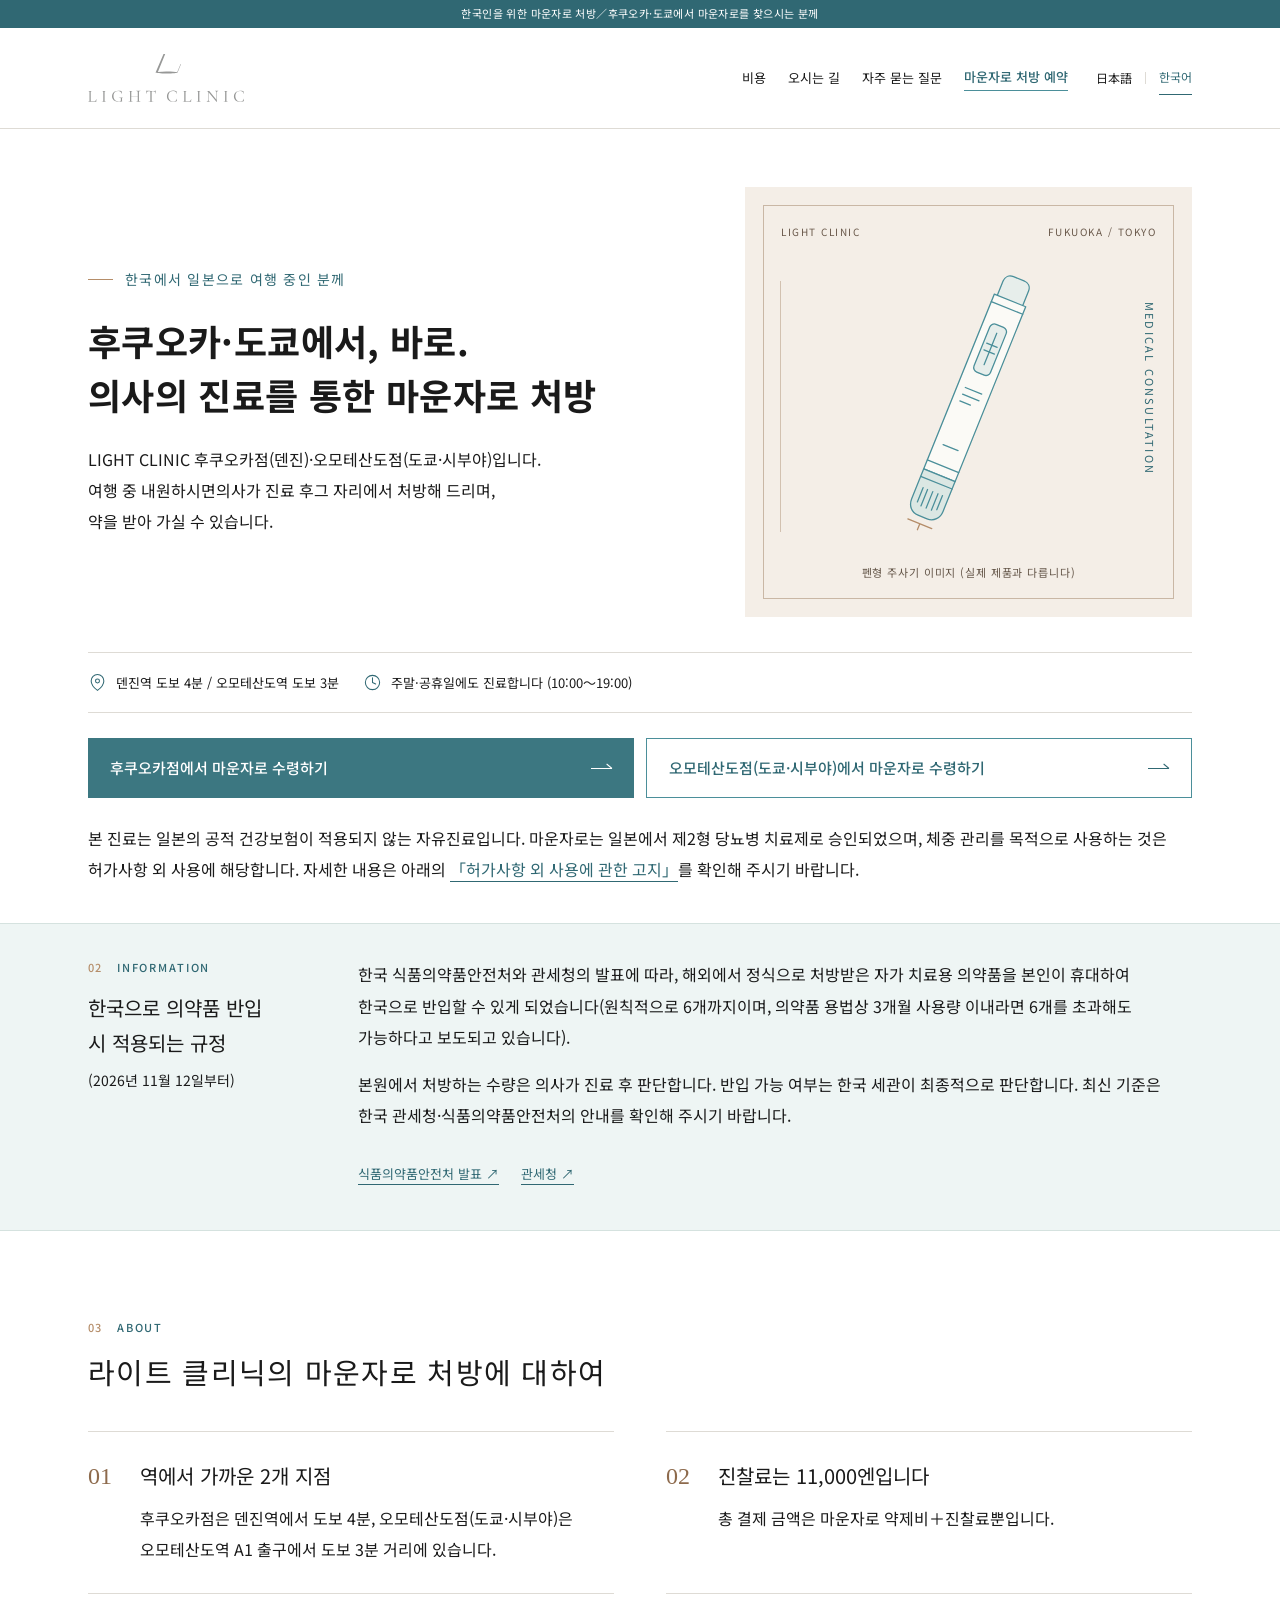
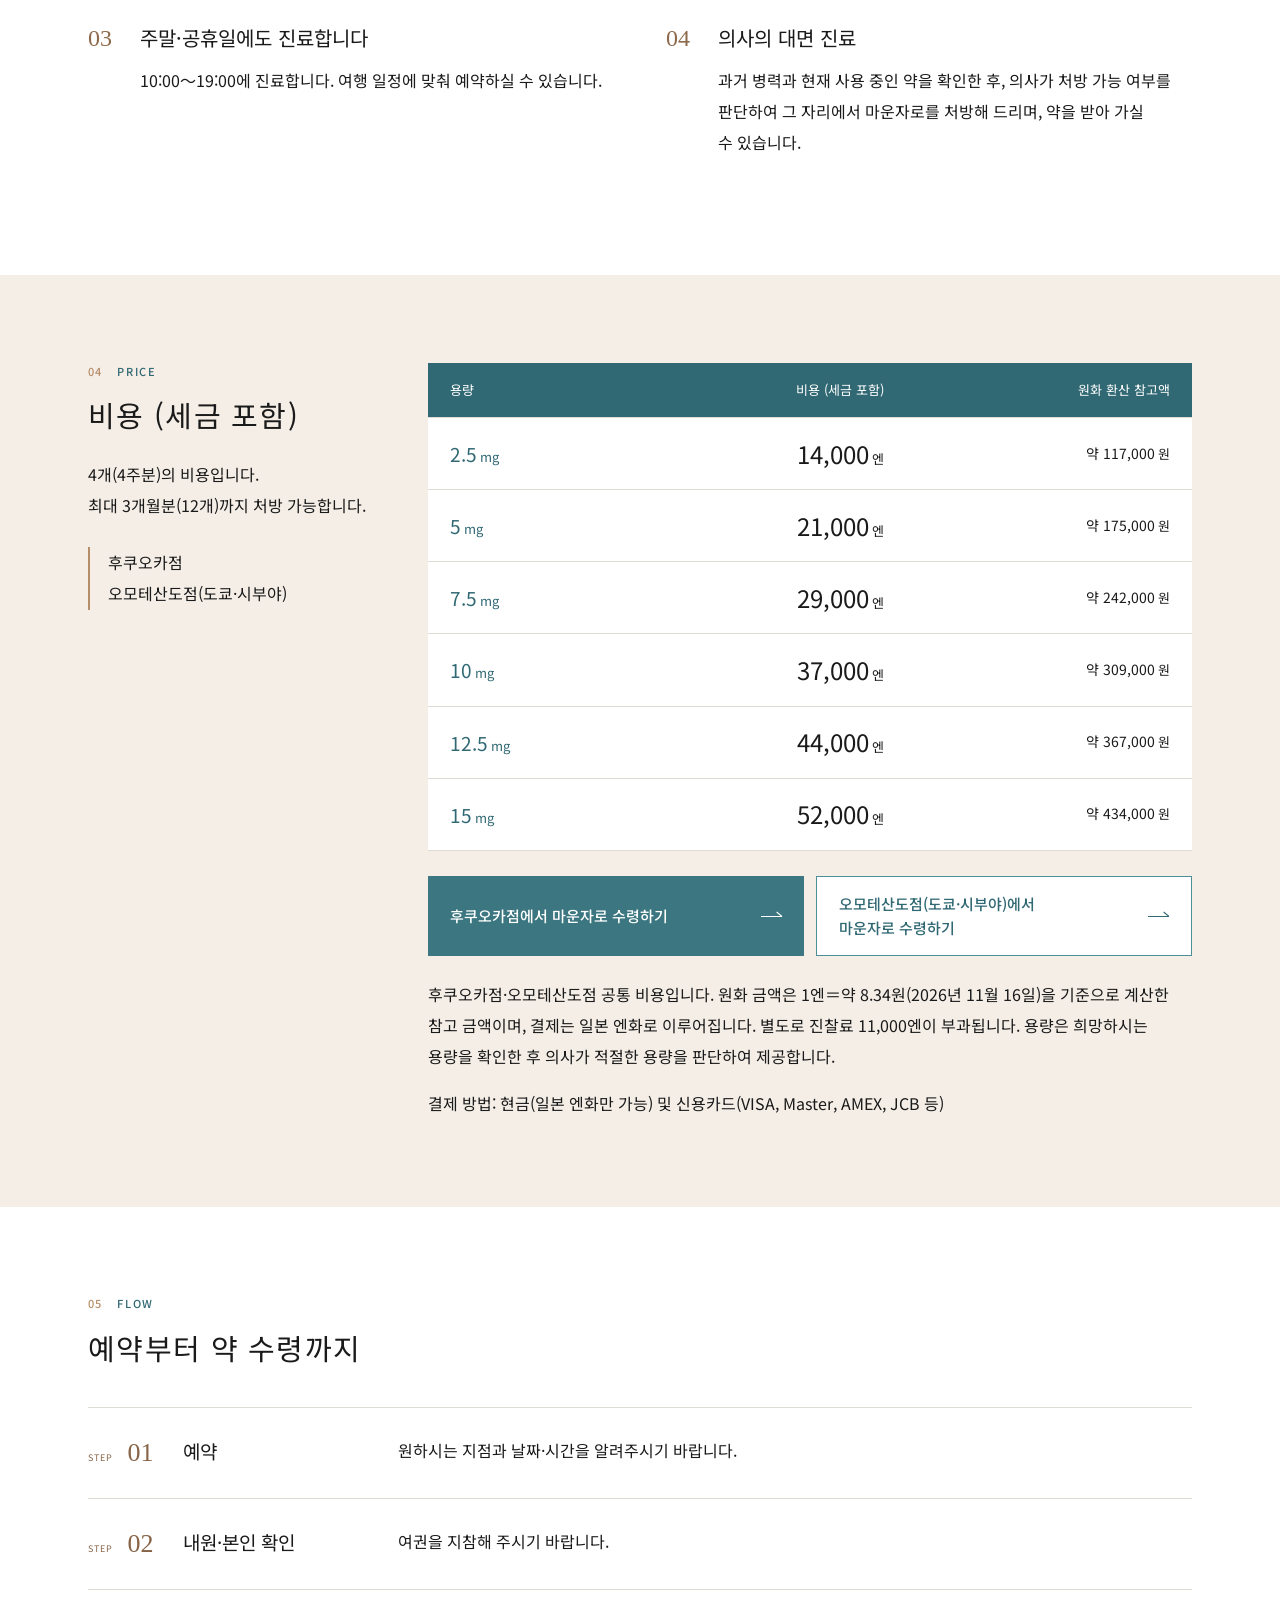
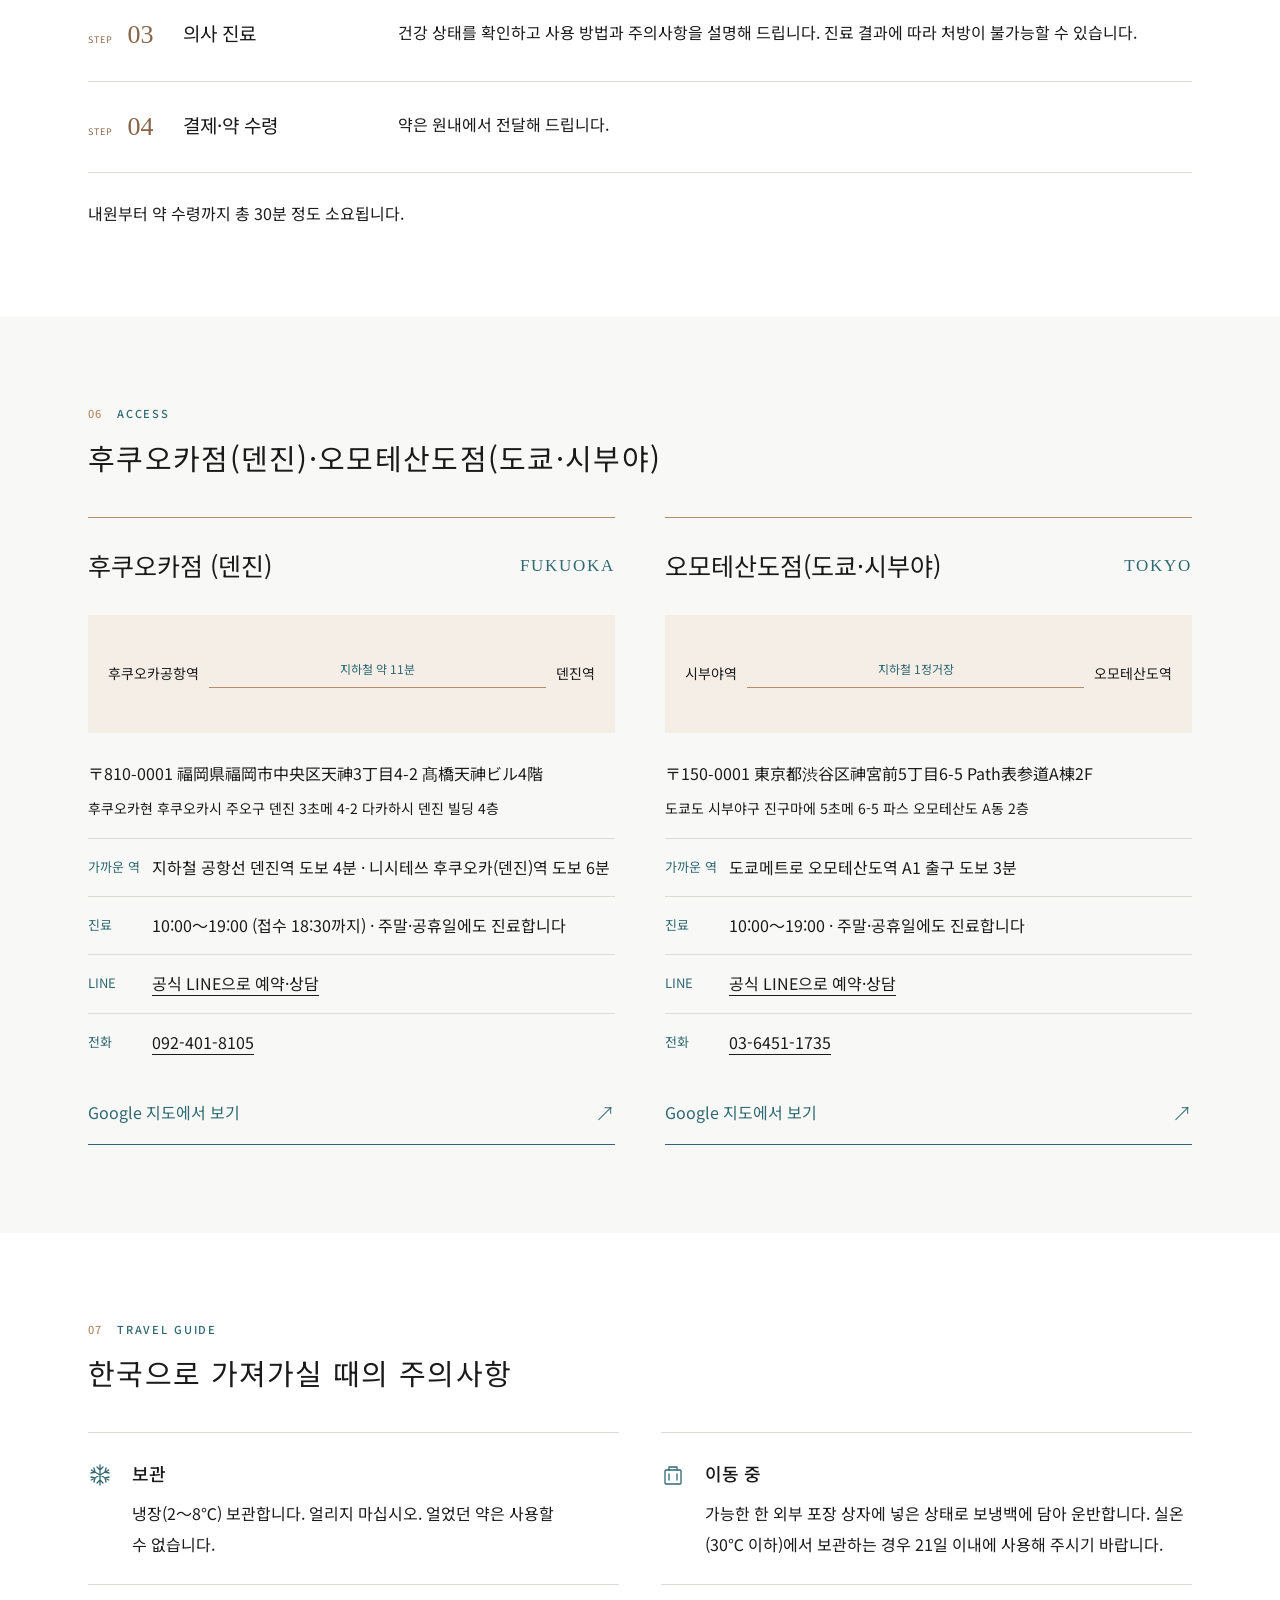
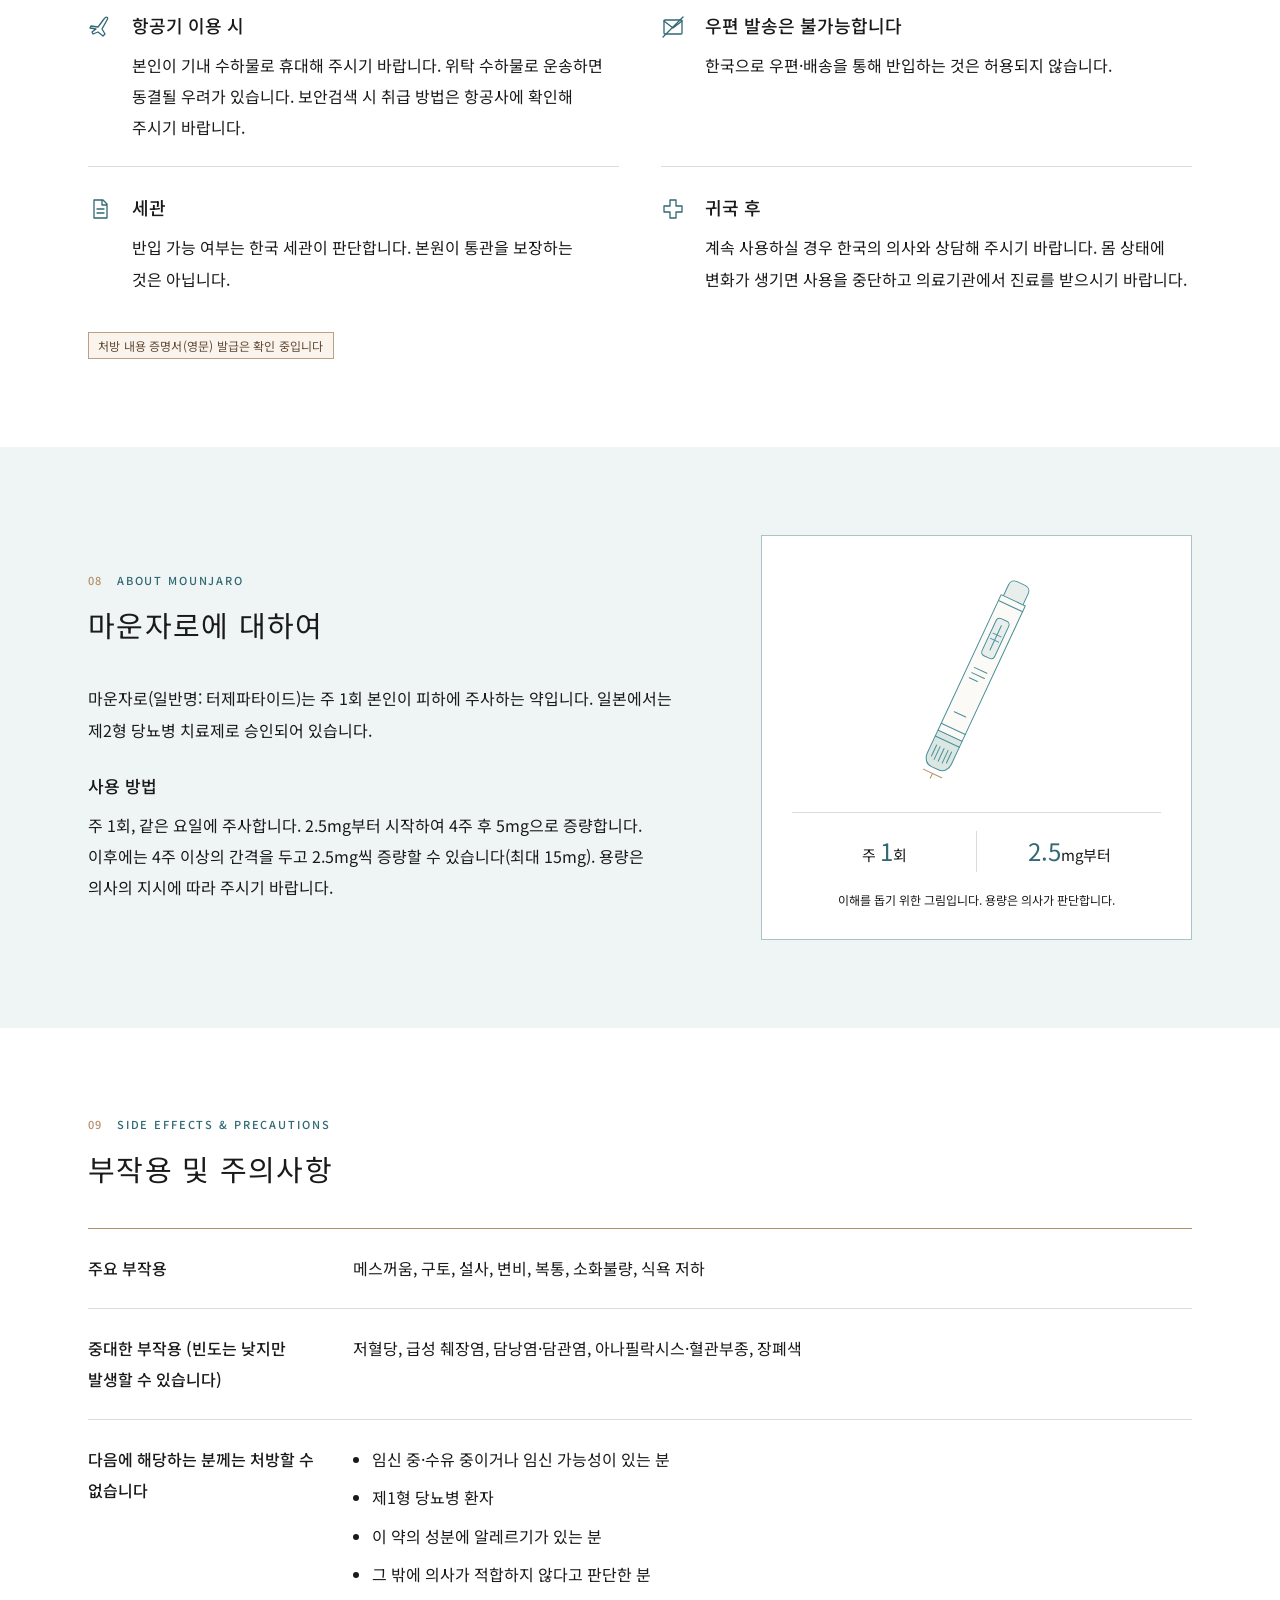
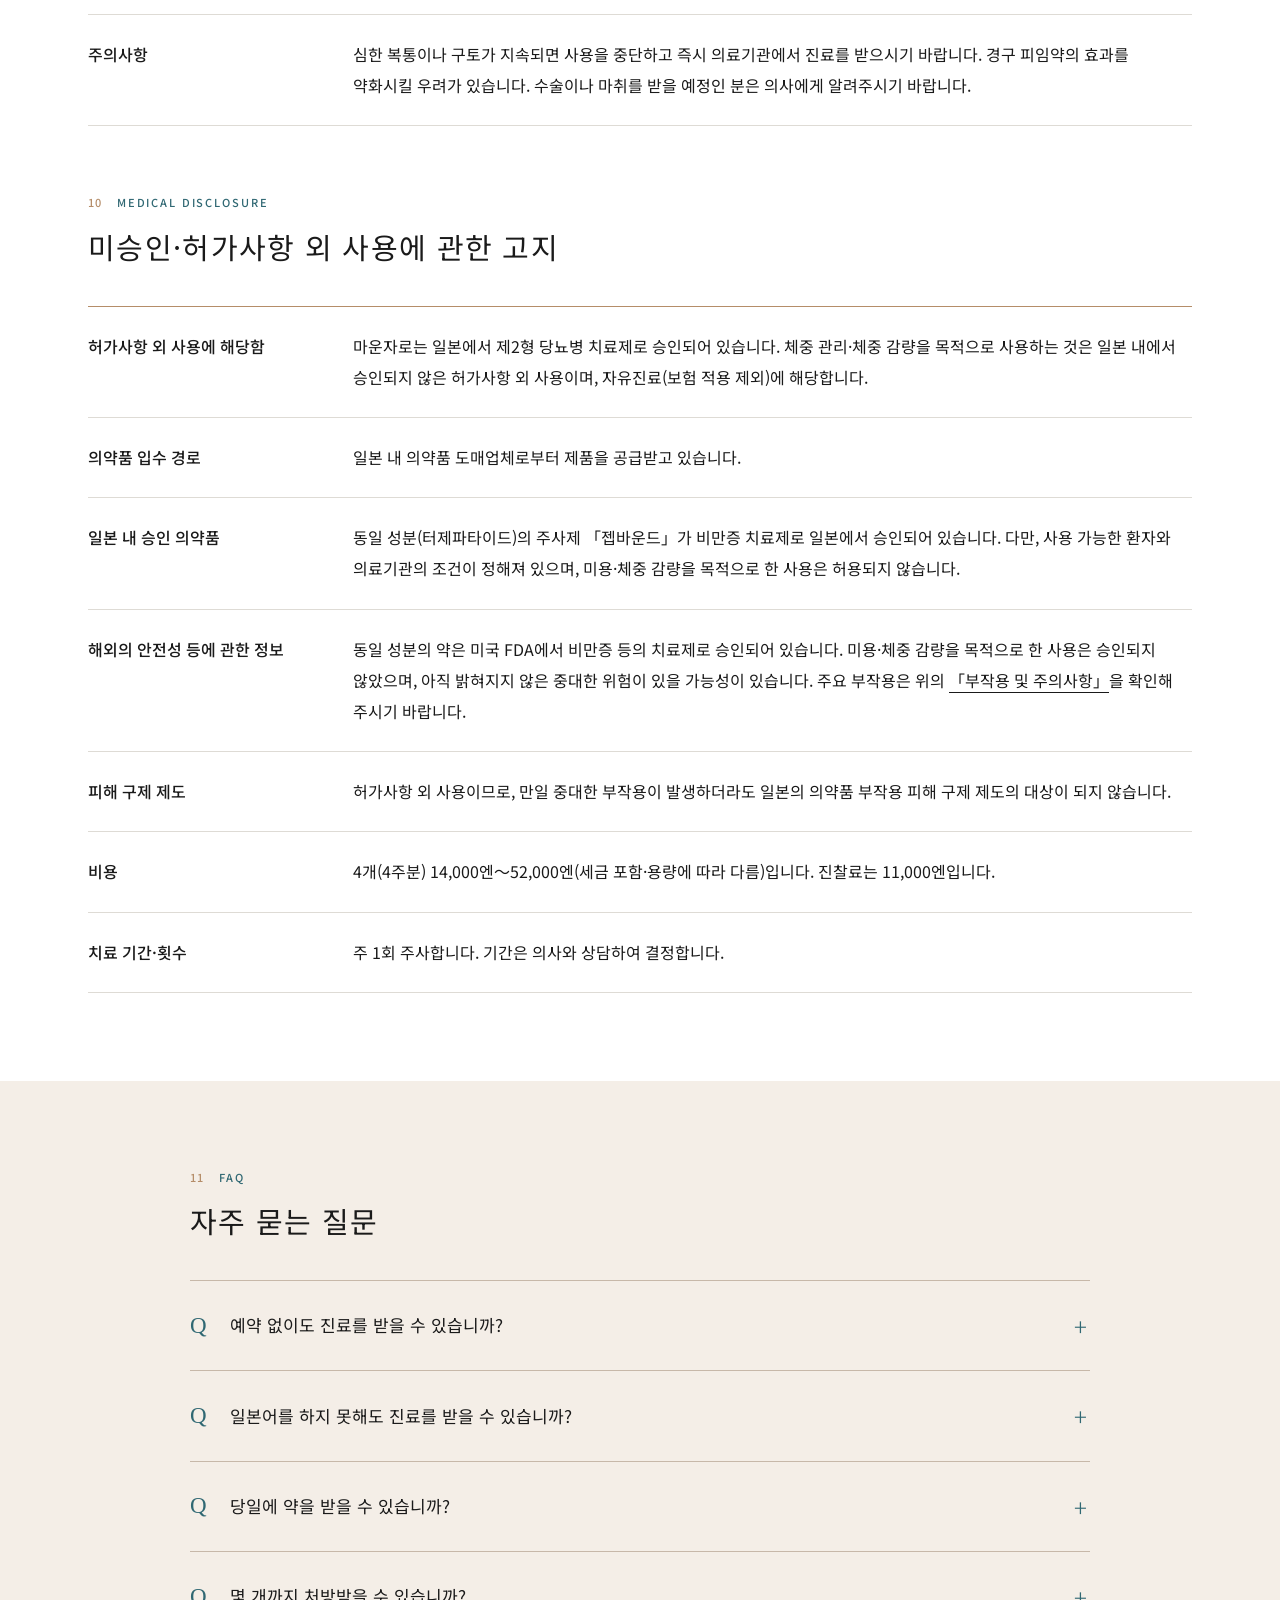
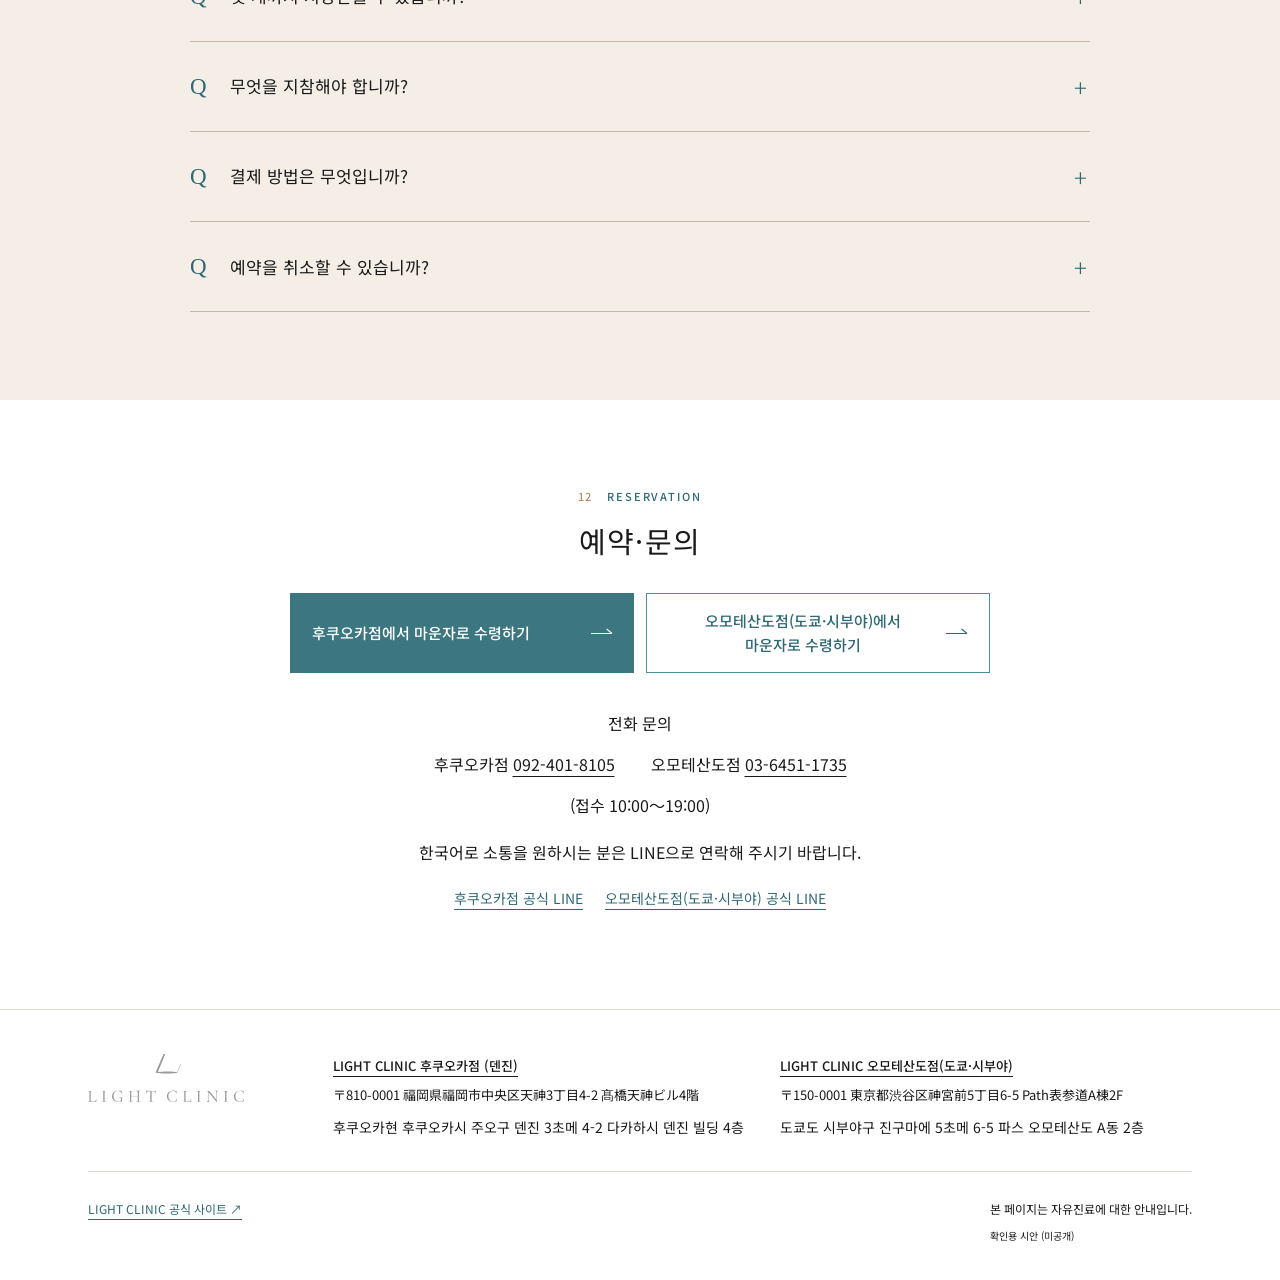
==== commit 9829abe0: "Reflect client review (44 comments): copy, LINE/maps links, CTA, price and FAQ updates (ja/ko) Co-Au" ====
--- a/ko/index.html
+++ b/ko/index.html
@@ -1,20 +1,20 @@
 <!doctype html>
-<html lang="ko"><head><meta charset="utf-8"><meta name="viewport" content="width=device-width, initial-scale=1, viewport-fit=cover"><meta name="robots" content="noindex,nofollow"><meta name="description" content="한국에서 일본으로 여행 중인 분을 위한 LIGHT CLINIC 후쿠오카점·오모테산도점의 마운자로 처방 안내입니다. 진료, 비용, 내원 절차 및 주의사항을 안내하는 확인용 시안입니다."><meta name="theme-color" content="#4b8f9a"><title>마운자로 처방 안내｜LIGHT CLINIC 후쿠오카점·오모테산도점｜확인용 시안</title><link rel="icon" type="image/svg+xml" href="../assets/img/logo.svg"><link rel="preconnect" href="https://fonts.googleapis.com"><link rel="preconnect" href="https://fonts.gstatic.com" crossorigin><link href="https://fonts.googleapis.com/css2?family=Noto+Sans+JP:wght@400;500;600;700&family=Noto+Sans+KR:wght@400;500;600;700&display=swap" rel="stylesheet"><link rel="stylesheet" href="../assets/css/style.css"><link rel="alternate" hreflang="ja" href="../index.html"><link rel="alternate" hreflang="ko" href="../ko/index.html"></head>
-<body><div class="mock-banner"><span lang="ja">確認用モック（未公開）</span> ／ <span lang="ko">확인용 시안 (미공개)</span></div><a class="skip-link" href="#main">본문으로 이동</a>
-<header class="site-header wrap"><a class="brand" href="../ko/index.html" aria-label="LIGHT CLINIC"><img src="../assets/img/logo.svg" width="156" height="48" alt="LIGHT CLINIC"></a><div class="header-right"><nav class="header-nav" aria-label="페이지 메뉴"><a href="#price">비용</a><a href="#access">오시는 길</a><a href="#faq">자주 묻는 질문</a></nav><nav class="languages" aria-label="언어 선택"><a href="../index.html" lang="ja" hreflang="ja" >日本語</a><span class="language-divider" aria-hidden="true"></span><a href="../ko/index.html" lang="ko" hreflang="ko" aria-current="page">한국어</a></nav></div></header><main id="main">
-<section class="hero" data-block="1" id="intro"><div class="wrap"><div class="hero-grid"><div><p class="hero-kicker">한국에서 일본으로 여행 중인 분께</p><h1><span class="hero-title-place">후쿠오카·도쿄에서,</span><span class="hero-title-treatment"><span class="phrase">의사의 진료를 통한</span> <wbr><span class="phrase">마운자로 처방</span></span></h1><p class="hero-intro">LIGHT CLINIC 후쿠오카점(덴진)·오모테산도점(도쿄)입니다. 여행 중 내원하시면 의사의 진료 후 처방해 드립니다.</p></div><figure class="hero-art"><div class="hero-art-top" aria-hidden="true"><span>LIGHT CLINIC</span><span>FUKUOKA / TOKYO</span></div><span class="art-line" aria-hidden="true"></span><img src="../assets/img/injection-pen.svg" width="150" height="360" alt="펜형 주사기를 표현한 추상적인 선화"><span class="art-side" aria-hidden="true">MEDICAL CONSULTATION</span><figcaption>펜형 주사기 이미지 (실제 제품과 다릅니다)</figcaption></figure></div><ul class="hero-points"><li><svg class="small-icon" viewBox="0 0 24 24" fill="none" stroke="currentColor" stroke-width="1.3" stroke-linecap="round" stroke-linejoin="round" aria-hidden="true"><path d="M20 10c0 6-8 12-8 12S4 16 4 10a8 8 0 1 1 16 0Z"/><circle cx="12" cy="10" r="2.5"/></svg>덴진역 도보 4분 / 오모테산도역 도보 3분</li><li><svg class="small-icon" viewBox="0 0 24 24" fill="none" stroke="currentColor" stroke-width="1.3" stroke-linecap="round" stroke-linejoin="round" aria-hidden="true"><path d="M9 3h6v6h6v6h-6v6H9v-6H3V9h6z"/></svg>초진료·재진료 0엔</li><li><svg class="small-icon" viewBox="0 0 24 24" fill="none" stroke="currentColor" stroke-width="1.3" stroke-linecap="round" stroke-linejoin="round" aria-hidden="true"><circle cx="12" cy="12" r="9"/><path d="M12 6v6l4 2"/></svg>주말·공휴일에도 진료합니다 (10:00〜19:00)</li></ul><div class="cta-pair"><a class="button " href="#reserve"><span class="button-copy">후쿠오카점 <br class="mobile-break">예약하기</span><span class="arrow" aria-hidden="true"></span></a><a class="button secondary" href="#reserve"><span class="button-copy">오모테산도점 <br class="mobile-break">예약하기</span><span class="arrow" aria-hidden="true"></span></a></div><p class="hero-disclosure">본 진료는 일본의 공적 건강보험이 적용되지 않는 자유진료입니다. 마운자로는 일본에서 제2형 당뇨병 치료제로 승인되었으며, 체중 관리를 목적으로 사용하는 것은 허가사항 외 사용에 해당합니다. 자세한 내용은 아래의 <a href="#disclosure">「허가사항 외 사용에 관한 고지」</a>를 확인해 주시기 바랍니다.</p></div></section>
-<section class="notice" data-block="2" id="notice"><div class="wrap notice-grid"><div><p class="eyebrow"><span class="section-number">02</span>INFORMATION</p><h2>한국으로 의약품 반입 시 적용되는 규정<span class="notice-date">(2026년 11월 12일부터)</span></h2></div><div><p>한국 식품의약품안전처와 관세청의 발표에 따라, 해외에서 정식으로 처방받은 자가 치료용 의약품을 본인이 휴대하여 한국으로 반입할 수 있게 되었습니다(원칙적으로 6개까지이며, 의약품 용법상 3개월 사용량 이내라면 6개를 초과해도 가능하다고 보도되고 있습니다).</p><p>본원에서 처방하는 수량은 의사가 진료 후 판단합니다. 반입 가능 여부는 한국 세관이 최종적으로 판단합니다. 최신 기준은 한국 관세청·식품의약품안전처의 안내를 확인해 주시기 바랍니다.</p><div class="source-links"><a href="https://www.mfds.go.kr/brd/m_99/view.do?seq=50487" target="_blank" rel="noopener noreferrer">식품의약품안전처 발표 ↗</a><a href="https://www.customs.go.kr/" target="_blank" rel="noopener noreferrer">관세청 ↗</a></div></div></div></section>
-<section id="about" class="section " data-block="3"><div class="wrap"><div class="section-head"><p class="eyebrow"><span class="section-number">03</span>ABOUT</p><h2>라이트 클리닉 소개</h2></div><div class="about-grid"><div class="about-item"><span class="item-num" aria-hidden="true">01</span><div><h3>역에서 가까운 2개 지점</h3><div>후쿠오카점은 덴진역에서 도보 4분, 오모테산도점은 오모테산도역 A1 출구에서 도보 3분 거리에 있습니다.</div></div></div><div class="about-item"><span class="item-num" aria-hidden="true">02</span><div><h3>초진료·재진료 0엔</h3><div>약제비만 결제하시면 됩니다.<p class="badge-line"><span class="badge">기타 비용 발생 여부는 확인 중입니다</span></p></div></div></div><div class="about-item"><span class="item-num" aria-hidden="true">03</span><div><h3>주말·공휴일에도 진료합니다</h3><div>10:00〜19:00에 진료합니다. 여행 일정에 맞춰 예약하실 수 있습니다.</div></div></div><div class="about-item"><span class="item-num" aria-hidden="true">04</span><div><h3>의사의 대면 진료</h3><div>과거 병력과 현재 사용 중인 약을 확인한 후, 처방 가능 여부를 의사가 판단합니다.</div></div></div></div></div></section>
-<section class="section price-section" id="price" data-block="4"><div class="wrap price-layout"><div><div class="section-head"><p class="eyebrow"><span class="section-number">04</span>PRICE</p><h2>비용 (세금 포함)</h2></div><p>4개(4주분)의 비용입니다.</p><div class="price-context">오모테산도점<br><span class="badge">후쿠오카점 비용은 확인 중</span></div></div><div><table class="price-table"><caption class="visually-hidden">오모테산도점 · 4개(4주분) 비용(세금 포함)</caption><thead><tr><th scope="col">용량</th><th scope="col">비용 (세금 포함)</th><th scope="col">원화 환산 참고액</th></tr></thead><tbody><tr><th scope="row">2.5<span class="unit">mg</span></th><td>14,000<span class="unit">엔</span></td><td>약 117,000<span class="unit">원</span></td></tr><tr><th scope="row">5<span class="unit">mg</span></th><td>21,000<span class="unit">엔</span></td><td>약 175,000<span class="unit">원</span></td></tr><tr><th scope="row">7.5<span class="unit">mg</span></th><td>29,000<span class="unit">엔</span></td><td>약 242,000<span class="unit">원</span></td></tr><tr><th scope="row">10<span class="unit">mg</span></th><td>37,000<span class="unit">엔</span></td><td>약 309,000<span class="unit">원</span></td></tr><tr><th scope="row">12.5<span class="unit">mg</span></th><td>44,000<span class="unit">엔</span></td><td>약 367,000<span class="unit">원</span></td></tr><tr><th scope="row">15<span class="unit">mg</span></th><td>52,000<span class="unit">엔</span></td><td>약 434,000<span class="unit">원</span></td></tr></tbody></table><p class="table-notes">오모테산도점의 비용입니다. 후쿠오카점의 비용은 확인 중입니다. 원화 금액은 1엔＝약 8.34원(2026년 11월 16일)을 기준으로 계산한 참고 금액이며, 결제는 일본 엔화로 이루어집니다. 처음 사용하시는 분은 2.5mg부터 시작합니다. 용량은 의사가 판단합니다.</p><p>결제 방법: <span class="badge">확인 중</span></p></div></div></section>
-<section id="flow" class="section " data-block="5"><div class="wrap"><div class="section-head"><p class="eyebrow"><span class="section-number">05</span>FLOW</p><h2>예약부터 약 수령까지</h2></div><ol class="steps"><li class="step"><span class="step-index" aria-hidden="true">01</span><h3>예약</h3><div class="step-body">원하시는 지점과 날짜·시간을 알려주시기 바랍니다.</div></li><li class="step"><span class="step-index" aria-hidden="true">02</span><h3>문진표 작성</h3><div class="step-body">과거 병력, 현재 사용 중인 약, 알레르기 등을 확인합니다.<p class="badge-line"><span class="badge">한국어 문진표는 준비 중입니다</span></p></div></li><li class="step"><span class="step-index" aria-hidden="true">03</span><h3>내원·본인 확인</h3><div class="step-body">여권을 지참해 주시기 바랍니다.</div></li><li class="step"><span class="step-index" aria-hidden="true">04</span><h3>의사 진료</h3><div class="step-body">건강 상태를 확인하고 사용 방법과 주의사항을 설명해 드립니다. 진료 결과에 따라 처방이 불가능할 수 있습니다.</div></li><li class="step"><span class="step-index" aria-hidden="true">05</span><h3>결제·약 수령</h3><div class="step-body">약은 원내에서 전달해 드립니다. 냉장 상태를 유지해야 하므로 보냉백을 준비해 주시기 바랍니다.</div></li></ol><p class="flow-note"><span class="badge">예상 소요 시간은 확인 중입니다</span></p></div></section>
-<section id="access" class="section access-section" data-block="6"><div class="wrap"><div class="section-head"><p class="eyebrow"><span class="section-number">06</span>ACCESS</p><h2>후쿠오카점(덴진)·오모테산도점(도쿄)</h2></div><div class="clinics"><article class="clinic"><div class="clinic-name"><h3>후쿠오카점 (덴진)</h3><span class="city">FUKUOKA</span></div><div class="route" aria-label="전철 이용 안내"><span class="route-stop">후쿠오카공항역</span><span class="route-connection">지하철 약 11분</span><span class="route-stop">덴진역</span></div><address><span lang="ja">〒810-0001 福岡県福岡市中央区天神3丁目4-2 髙橋天神ビル4階</span><span class="address-reading" lang="ko">후쿠오카현 후쿠오카시 주오구 덴진 3초메 4-2 다카하시 덴진 빌딩 4층</span></address><dl><div><dt>가까운 역</dt><dd>지하철 공항선 덴진역 도보 4분 · 니시테쓰 후쿠오카(덴진)역 도보 6분</dd></div><div><dt>진료</dt><dd>10:00〜19:00 (접수 18:30까지) · 주말·공휴일에도 진료합니다</dd></div><div><dt>전화</dt><dd><a href="tel:092-401-8105">092-401-8105</a></dd></div></dl><a class="map-link" href="https://www.google.com/maps/search/?api=1&query=%E3%80%92810-0001%20%E7%A6%8F%E5%B2%A1%E7%9C%8C%E7%A6%8F%E5%B2%A1%E5%B8%82%E4%B8%AD%E5%A4%AE%E5%8C%BA%E5%A4%A9%E7%A5%9E3%E4%B8%81%E7%9B%AE4-2%20%E9%AB%99%E6%A9%8B%E5%A4%A9%E7%A5%9E%E3%83%93%E3%83%AB4%E9%9A%8E" target="_blank" rel="noopener noreferrer">Google 지도에서 보기<span class="external" aria-hidden="true">↗</span></a></article><article class="clinic"><div class="clinic-name"><h3>오모테산도점 (도쿄)</h3><span class="city">TOKYO</span></div><div class="route" aria-label="전철 이용 안내"><span class="route-stop">시부야역</span><span class="route-connection">지하철 1정거장</span><span class="route-stop">오모테산도역</span></div><address><span lang="ja">〒150-0001 東京都渋谷区神宮前5丁目6-5 Path表参道A棟2F</span><span class="address-reading" lang="ko">도쿄도 시부야구 진구마에 5초메 6-5 파스 오모테산도 A동 2층</span></address><dl><div><dt>가까운 역</dt><dd>도쿄메트로 오모테산도역 A1 출구 도보 3분</dd></div><div><dt>진료</dt><dd>10:00〜19:00 · 주말·공휴일에도 진료합니다</dd></div><div><dt>전화</dt><dd><a href="tel:03-6451-1735">03-6451-1735</a></dd></div></dl><a class="map-link" href="https://www.google.com/maps/search/?api=1&query=%E3%80%92150-0001%20%E6%9D%B1%E4%BA%AC%E9%83%BD%E6%B8%8B%E8%B0%B7%E5%8C%BA%E7%A5%9E%E5%AE%AE%E5%89%8D5%E4%B8%81%E7%9B%AE6-5%20Path%E8%A1%A8%E5%8F%82%E9%81%93A%E6%A3%9F2F" target="_blank" rel="noopener noreferrer">Google 지도에서 보기<span class="external" aria-hidden="true">↗</span></a></article></div></div></section>
-<section id="travel" class="section " data-block="7"><div class="wrap"><div class="section-head"><p class="eyebrow"><span class="section-number">07</span>TRAVEL GUIDE</p><h2>한국으로 가져가실 때의 주의사항</h2></div><div class="travel-grid"><div class="travel-item"><svg class="small-icon" viewBox="0 0 24 24" fill="none" stroke="currentColor" stroke-width="1.3" stroke-linecap="round" stroke-linejoin="round" aria-hidden="true"><path d="M12 2v20M3.3 7l17.4 10M3.3 17 20.7 7M9 4l3 3 3-3M9 20l3-3 3 3M3 10l4-1-1-4M18 19l-1-4 4-1M3 14l4 1-1 4M18 5l-1 4 4 1"/></svg><div><h3>보관</h3><p>냉장(2〜8℃) 보관합니다. 얼리지 마십시오. 얼었던 약은 사용할 수 없습니다.</p></div></div><div class="travel-item"><svg class="small-icon" viewBox="0 0 24 24" fill="none" stroke="currentColor" stroke-width="1.3" stroke-linecap="round" stroke-linejoin="round" aria-hidden="true"><rect x="4" y="7" width="16" height="14" rx="1"/><path d="M8 7V4h8v3M8 11v6M16 11v6"/></svg><div><h3>이동 중</h3><p>외부 포장 상자에 넣은 상태로 보냉백에 담아 운반합니다. 실온(30℃ 이하)에서 보관하는 경우 21일 이내에 사용해 주시기 바랍니다.</p></div></div><div class="travel-item"><svg class="small-icon" viewBox="0 0 24 24" fill="none" stroke="currentColor" stroke-width="1.3" stroke-linecap="round" stroke-linejoin="round" aria-hidden="true"><path d="m3 11 7 1 6-8c2-3 5-2 3 1l-5 9 3 5-2 2-5-4-5 2-1-2 4-3-6-1z"/></svg><div><h3>항공기 이용 시</h3><p>본인이 기내 수하물로 휴대해 주시기 바랍니다. 위탁 수하물로 운송하면 동결될 우려가 있습니다. 보안검색 시 취급 방법은 항공사에 확인해 주시기 바랍니다.</p></div></div><div class="travel-item"><svg class="small-icon" viewBox="0 0 24 24" fill="none" stroke="currentColor" stroke-width="1.3" stroke-linecap="round" stroke-linejoin="round" aria-hidden="true"><rect x="3" y="5" width="18" height="14" rx="1"/><path d="m3 6 9 7 9-7M2 22 22 2"/></svg><div><h3>우편 발송은 불가능합니다</h3><p>한국으로 우편·배송을 통해 반입하는 것은 허용되지 않습니다.</p></div></div><div class="travel-item"><svg class="small-icon" viewBox="0 0 24 24" fill="none" stroke="currentColor" stroke-width="1.3" stroke-linecap="round" stroke-linejoin="round" aria-hidden="true"><path d="M6 3h9l4 4v14H6zM14 3v5h5M9 12h7M9 16h7"/></svg><div><h3>세관</h3><p>반입 가능 여부는 한국 세관이 판단합니다. 본원이 통관을 보장하는 것은 아닙니다.</p></div></div><div class="travel-item"><svg class="small-icon" viewBox="0 0 24 24" fill="none" stroke="currentColor" stroke-width="1.3" stroke-linecap="round" stroke-linejoin="round" aria-hidden="true"><path d="M9 3h6v6h6v6h-6v6H9v-6H3V9h6z"/></svg><div><h3>귀국 후</h3><p>계속 사용하실 경우 한국의 의사와 상담해 주시기 바랍니다. 몸 상태에 변화가 생기면 사용을 중단하고 의료기관에서 진료를 받으시기 바랍니다.</p></div></div></div><p class="badge-line"><span class="badge">처방 내용 증명서(영문) 발급은 확인 중입니다</span></p></div></section>
+<html lang="ko"><head><meta charset="utf-8"><meta name="viewport" content="width=device-width, initial-scale=1, viewport-fit=cover"><meta name="robots" content="noindex,nofollow"><meta name="description" content="한국에서 일본으로 여행 중인 분을 위한 LIGHT CLINIC 후쿠오카점·오모테산도점의 마운자로 처방 안내입니다. 진료, 비용, 내원 절차 및 주의사항을 안내하는 확인용 시안입니다."><meta name="theme-color" content="#4b8f9a"><title>마운자로 처방 안내｜LIGHT CLINIC 후쿠오카점·오모테산도점｜확인용 시안</title><link rel="icon" type="image/svg+xml" href="../assets/img/logo.svg"><link rel="preconnect" href="https://fonts.googleapis.com"><link rel="preconnect" href="https://fonts.gstatic.com" crossorigin><link href="https://fonts.googleapis.com/css2?family=Noto+Sans+JP:wght@400;500;600;700&family=Noto+Sans+KR:wght@400;500;600;700&display=swap" rel="stylesheet"><link rel="stylesheet" href="../assets/css/style.css?v=20261121"><link rel="alternate" hreflang="ja" href="../index.html"><link rel="alternate" hreflang="ko" href="../ko/index.html"></head>
+<body><div class="mock-banner"><span class="phrase">한국인을 위한 마운자로 처방／</span><wbr><span class="phrase">후쿠오카·도쿄에서 마운자로를 찾으시는 분께</span></div><a class="skip-link" href="#main">본문으로 이동</a>
+<header class="site-header wrap"><a class="brand" href="../ko/index.html" aria-label="LIGHT CLINIC"><img src="../assets/img/logo.svg" width="156" height="48" alt="LIGHT CLINIC"></a><div class="header-right"><nav class="header-nav" aria-label="페이지 메뉴"><a href="#price">비용</a><a href="#access">오시는 길</a><a href="#faq">자주 묻는 질문</a><a class="nav-reserve" href="#reserve">마운자로 처방 예약</a></nav><nav class="languages" aria-label="언어 선택"><a href="../index.html" lang="ja" hreflang="ja" >日本語</a><span class="language-divider" aria-hidden="true"></span><a href="../ko/index.html" lang="ko" hreflang="ko" aria-current="page">한국어</a></nav></div></header><main id="main">
+<section class="hero" data-block="1" id="intro"><div class="wrap"><div class="hero-grid"><div><p class="hero-kicker">한국에서 일본으로 여행 중인 분께</p><h1><span class="hero-title-place"><span class="phrase">후쿠오카·도쿄에서,</span> <wbr><span class="phrase">바로.</span></span><span class="hero-title-treatment"><span class="phrase">의사의 진료를 통한</span> <wbr><span class="phrase">마운자로 처방</span></span></h1><p class="hero-intro"><span class="phrase">LIGHT CLINIC 후쿠오카점(덴진)·</span><wbr><span class="phrase">오모테산도점(도쿄·시부야)입니다. </span><wbr><span class="phrase">여행 중 내원하시면 </span><wbr><span class="phrase">의사가 진료 후 </span><wbr><span class="phrase">그 자리에서 처방해 드리며, </span><wbr><span class="phrase">약을 받아 가실 수 있습니다.</span></p></div><figure class="hero-art"><div class="hero-art-top" aria-hidden="true"><span>LIGHT CLINIC</span><span>FUKUOKA / TOKYO</span></div><span class="art-line" aria-hidden="true"></span><img src="../assets/img/injection-pen.svg" width="150" height="360" alt="펜형 주사기를 표현한 추상적인 선화"><span class="art-side" aria-hidden="true">MEDICAL CONSULTATION</span><figcaption>펜형 주사기 이미지 (실제 제품과 다릅니다)</figcaption></figure></div><ul class="hero-points"><li><svg class="small-icon" viewBox="0 0 24 24" fill="none" stroke="currentColor" stroke-width="1.3" stroke-linecap="round" stroke-linejoin="round" aria-hidden="true"><path d="M20 10c0 6-8 12-8 12S4 16 4 10a8 8 0 1 1 16 0Z"/><circle cx="12" cy="10" r="2.5"/></svg>덴진역 도보 4분 / 오모테산도역 도보 3분</li><li><svg class="small-icon" viewBox="0 0 24 24" fill="none" stroke="currentColor" stroke-width="1.3" stroke-linecap="round" stroke-linejoin="round" aria-hidden="true"><circle cx="12" cy="12" r="9"/><path d="M12 6v6l4 2"/></svg>주말·공휴일에도 진료합니다 (10:00〜19:00)</li></ul><div class="cta-pair"><a class="button " href="https://line.me/R/ti/p/@632whsjq" target="_blank" rel="noopener noreferrer"><span class="button-copy"><span class="button-clinic">후쿠오카점에서</span> <wbr><span class="button-action">마운자로 수령하기</span></span><span class="arrow" aria-hidden="true"></span></a><a class="button secondary" href="https://liff.line.me/2008442521-nXGVcefE" target="_blank" rel="noopener noreferrer"><span class="button-copy"><span class="button-clinic">오모테산도점(도쿄·시부야)에서</span> <wbr><span class="button-action">마운자로 수령하기</span></span><span class="arrow" aria-hidden="true"></span></a></div><p class="hero-disclosure">본 진료는 일본의 공적 건강보험이 적용되지 않는 자유진료입니다. 마운자로는 일본에서 제2형 당뇨병 치료제로 승인되었으며, 체중 관리를 목적으로 사용하는 것은 허가사항 외 사용에 해당합니다. 자세한 내용은 아래의 <a href="#disclosure">「허가사항 외 사용에 관한 고지」</a>를 확인해 주시기 바랍니다.</p></div></section>
+<section class="notice" data-block="2" id="notice"><div class="wrap notice-grid"><div><p class="eyebrow"><span class="section-number">02</span>INFORMATION</p><h2>한국으로 의약품 반입 시 적용되는 규정<span class="notice-date">(2026년 11월 12일부터)</span></h2></div><div><p>한국 식품의약품안전처와 관세청의 발표에 따라, 해외에서 정식으로 처방받은 자가 치료용 의약품을 본인이 휴대하여 한국으로 반입할 수 있게 되었습니다(원칙적으로 6개까지이며, 의약품 용법상 3개월 사용량 이내라면 6개를 초과해도 가능하다고 보도되고 있습니다).</p><p>본원에서 처방하는 수량은 의사가 진료 후 판단합니다. 반입 가능 여부는 한국 세관이 최종적으로 판단합니다. 최신 기준은 한국 관세청·식품의약품안전처의 안내를 확인해 주시기 바랍니다.</p><div class="source-links"><a href="https://www.mfds.go.kr/brd/m_99/view.do?seq=50487" target="_blank" rel="noopener noreferrer">식품의약품안전처 발표 ↗</a><a href="https://www.customs.go.kr/kcs/main.do" target="_blank" rel="noopener noreferrer">관세청 ↗</a></div></div></div></section>
+<section id="about" class="section " data-block="3"><div class="wrap"><div class="section-head"><p class="eyebrow"><span class="section-number">03</span>ABOUT</p><h2>라이트 클리닉의 마운자로 처방에 대하여</h2></div><div class="about-grid"><div class="about-item"><span class="item-num" aria-hidden="true">01</span><div><h3>역에서 가까운 2개 지점</h3><div>후쿠오카점은 덴진역에서 도보 4분, 오모테산도점(도쿄·시부야)은 오모테산도역 A1 출구에서 도보 3분 거리에 있습니다.</div></div></div><div class="about-item"><span class="item-num" aria-hidden="true">02</span><div><h3>진찰료는 11,000엔입니다</h3><div>총 결제 금액은 마운자로 약제비＋진찰료뿐입니다.</div></div></div><div class="about-item"><span class="item-num" aria-hidden="true">03</span><div><h3>주말·공휴일에도 진료합니다</h3><div>10:00〜19:00에 진료합니다. 여행 일정에 맞춰 예약하실 수 있습니다.</div></div></div><div class="about-item"><span class="item-num" aria-hidden="true">04</span><div><h3>의사의 대면 진료</h3><div>과거 병력과 현재 사용 중인 약을 확인한 후, 의사가 처방 가능 여부를 판단하여 그 자리에서 마운자로를 처방해 드리며, 약을 받아 가실 수 있습니다.</div></div></div></div></div></section>
+<section class="section price-section" id="price" data-block="4"><div class="wrap price-layout"><div><div class="section-head"><p class="eyebrow"><span class="section-number">04</span>PRICE</p><h2>비용 (세금 포함)</h2></div><p>4개(4주분)의 비용입니다.</p><p class="prescription-limit">최대 3개월분(12개)까지 처방 가능합니다.</p><div class="price-context">후쿠오카점<br>오모테산도점(도쿄·시부야)</div></div><div><table class="price-table"><caption class="visually-hidden">후쿠오카점·오모테산도점 공통 · 4개(4주분) 비용(세금 포함)</caption><thead><tr><th scope="col">용량</th><th scope="col">비용 (세금 포함)</th><th scope="col">원화 환산 참고액</th></tr></thead><tbody><tr><th scope="row">2.5<span class="unit">mg</span></th><td>14,000<span class="unit">엔</span></td><td>약 117,000<span class="unit">원</span></td></tr><tr><th scope="row">5<span class="unit">mg</span></th><td>21,000<span class="unit">엔</span></td><td>약 175,000<span class="unit">원</span></td></tr><tr><th scope="row">7.5<span class="unit">mg</span></th><td>29,000<span class="unit">엔</span></td><td>약 242,000<span class="unit">원</span></td></tr><tr><th scope="row">10<span class="unit">mg</span></th><td>37,000<span class="unit">엔</span></td><td>약 309,000<span class="unit">원</span></td></tr><tr><th scope="row">12.5<span class="unit">mg</span></th><td>44,000<span class="unit">엔</span></td><td>약 367,000<span class="unit">원</span></td></tr><tr><th scope="row">15<span class="unit">mg</span></th><td>52,000<span class="unit">엔</span></td><td>약 434,000<span class="unit">원</span></td></tr></tbody></table><div class="cta-pair"><a class="button " href="https://line.me/R/ti/p/@632whsjq" target="_blank" rel="noopener noreferrer"><span class="button-copy"><span class="button-clinic">후쿠오카점에서</span> <wbr><span class="button-action">마운자로 수령하기</span></span><span class="arrow" aria-hidden="true"></span></a><a class="button secondary" href="https://liff.line.me/2008442521-nXGVcefE" target="_blank" rel="noopener noreferrer"><span class="button-copy"><span class="button-clinic">오모테산도점(도쿄·시부야)에서</span> <wbr><span class="button-action">마운자로 수령하기</span></span><span class="arrow" aria-hidden="true"></span></a></div><p class="table-notes">후쿠오카점·오모테산도점 공통 비용입니다. 원화 금액은 1엔＝약 8.34원(2026년 11월 16일)을 기준으로 계산한 참고 금액이며, 결제는 일본 엔화로 이루어집니다. 별도로 진찰료 11,000엔이 부과됩니다. 용량은 희망하시는 용량을 확인한 후 의사가 적절한 용량을 판단하여 제공합니다.</p><p>결제 방법: 현금(일본 엔화만 가능) 및 신용카드(VISA, Master, AMEX, JCB 등)</p></div></div></section>
+<section id="flow" class="section " data-block="5"><div class="wrap"><div class="section-head"><p class="eyebrow"><span class="section-number">05</span>FLOW</p><h2>예약부터 약 수령까지</h2></div><ol class="steps"><li class="step"><span class="step-index" aria-hidden="true">01</span><h3>예약</h3><div class="step-body">원하시는 지점과 날짜·시간을 알려주시기 바랍니다.</div></li><li class="step"><span class="step-index" aria-hidden="true">02</span><h3>내원·본인 확인</h3><div class="step-body">여권을 지참해 주시기 바랍니다.</div></li><li class="step"><span class="step-index" aria-hidden="true">03</span><h3>의사 진료</h3><div class="step-body">건강 상태를 확인하고 사용 방법과 주의사항을 설명해 드립니다. 진료 결과에 따라 처방이 불가능할 수 있습니다.</div></li><li class="step"><span class="step-index" aria-hidden="true">04</span><h3>결제·약 수령</h3><div class="step-body">약은 원내에서 전달해 드립니다.</div></li></ol><p class="flow-note">내원부터 약 수령까지 총 30분 정도 소요됩니다.</p></div></section>
+<section id="access" class="section access-section" data-block="6"><div class="wrap"><div class="section-head"><p class="eyebrow"><span class="section-number">06</span>ACCESS</p><h2>후쿠오카점(덴진)·오모테산도점(도쿄·시부야)</h2></div><div class="clinics"><article class="clinic"><div class="clinic-name"><h3>후쿠오카점 (덴진)</h3><span class="city">FUKUOKA</span></div><div class="route" aria-label="전철 이용 안내"><span class="route-stop">후쿠오카공항역</span><span class="route-connection">지하철 약 11분</span><span class="route-stop">덴진역</span></div><address><span lang="ja">〒810-0001 福岡県福岡市中央区天神3丁目4-2 髙橋天神ビル4階</span><span class="address-reading" lang="ko">후쿠오카현 후쿠오카시 주오구 덴진 3초메 4-2 다카하시 덴진 빌딩 4층</span></address><dl><div><dt>가까운 역</dt><dd>지하철 공항선 덴진역 도보 4분 · 니시테쓰 후쿠오카(덴진)역 도보 6분</dd></div><div><dt>진료</dt><dd>10:00〜19:00 (접수 18:30까지) · 주말·공휴일에도 진료합니다</dd></div><div><dt>LINE</dt><dd><a href="https://line.me/R/ti/p/@632whsjq" target="_blank" rel="noopener noreferrer">공식 LINE으로 예약·상담</a></dd></div><div><dt>전화</dt><dd><a href="tel:092-401-8105">092-401-8105</a></dd></div></dl><a class="map-link" href="https://maps.app.goo.gl/uGo4LGGmjviSatcZ6" target="_blank" rel="noopener noreferrer">Google 지도에서 보기<span class="external" aria-hidden="true">↗</span></a></article><article class="clinic"><div class="clinic-name"><h3><span class="phrase">오모테산도점</span><wbr><span class="phrase">(도쿄·시부야)</span></h3><span class="city">TOKYO</span></div><div class="route" aria-label="전철 이용 안내"><span class="route-stop">시부야역</span><span class="route-connection">지하철 1정거장</span><span class="route-stop">오모테산도역</span></div><address><span lang="ja">〒150-0001 東京都渋谷区神宮前5丁目6-5 Path表参道A棟2F</span><span class="address-reading" lang="ko">도쿄도 시부야구 진구마에 5초메 6-5 파스 오모테산도 A동 2층</span></address><dl><div><dt>가까운 역</dt><dd>도쿄메트로 오모테산도역 A1 출구 도보 3분</dd></div><div><dt>진료</dt><dd>10:00〜19:00 · 주말·공휴일에도 진료합니다</dd></div><div><dt>LINE</dt><dd><a href="https://liff.line.me/2008442521-nXGVcefE" target="_blank" rel="noopener noreferrer">공식 LINE으로 예약·상담</a></dd></div><div><dt>전화</dt><dd><a href="tel:03-6451-1735">03-6451-1735</a></dd></div></dl><a class="map-link" href="https://maps.app.goo.gl/s62KAz49sCM9kB3t7" target="_blank" rel="noopener noreferrer">Google 지도에서 보기<span class="external" aria-hidden="true">↗</span></a></article></div></div></section>
+<section id="travel" class="section " data-block="7"><div class="wrap"><div class="section-head"><p class="eyebrow"><span class="section-number">07</span>TRAVEL GUIDE</p><h2>한국으로 가져가실 때의 주의사항</h2></div><div class="travel-grid"><div class="travel-item"><svg class="small-icon" viewBox="0 0 24 24" fill="none" stroke="currentColor" stroke-width="1.3" stroke-linecap="round" stroke-linejoin="round" aria-hidden="true"><path d="M12 2v20M3.3 7l17.4 10M3.3 17 20.7 7M9 4l3 3 3-3M9 20l3-3 3 3M3 10l4-1-1-4M18 19l-1-4 4-1M3 14l4 1-1 4M18 5l-1 4 4 1"/></svg><div><h3>보관</h3><p>냉장(2〜8℃) 보관합니다. 얼리지 마십시오. 얼었던 약은 사용할 수 없습니다.</p></div></div><div class="travel-item"><svg class="small-icon" viewBox="0 0 24 24" fill="none" stroke="currentColor" stroke-width="1.3" stroke-linecap="round" stroke-linejoin="round" aria-hidden="true"><rect x="4" y="7" width="16" height="14" rx="1"/><path d="M8 7V4h8v3M8 11v6M16 11v6"/></svg><div><h3>이동 중</h3><p>가능한 한 외부 포장 상자에 넣은 상태로 보냉백에 담아 운반합니다. 실온(30℃ 이하)에서 보관하는 경우 21일 이내에 사용해 주시기 바랍니다.</p></div></div><div class="travel-item"><svg class="small-icon" viewBox="0 0 24 24" fill="none" stroke="currentColor" stroke-width="1.3" stroke-linecap="round" stroke-linejoin="round" aria-hidden="true"><path d="m3 11 7 1 6-8c2-3 5-2 3 1l-5 9 3 5-2 2-5-4-5 2-1-2 4-3-6-1z"/></svg><div><h3>항공기 이용 시</h3><p>본인이 기내 수하물로 휴대해 주시기 바랍니다. 위탁 수하물로 운송하면 동결될 우려가 있습니다. 보안검색 시 취급 방법은 항공사에 확인해 주시기 바랍니다.</p></div></div><div class="travel-item"><svg class="small-icon" viewBox="0 0 24 24" fill="none" stroke="currentColor" stroke-width="1.3" stroke-linecap="round" stroke-linejoin="round" aria-hidden="true"><rect x="3" y="5" width="18" height="14" rx="1"/><path d="m3 6 9 7 9-7M2 22 22 2"/></svg><div><h3>우편 발송은 불가능합니다</h3><p>한국으로 우편·배송을 통해 반입하는 것은 허용되지 않습니다.</p></div></div><div class="travel-item"><svg class="small-icon" viewBox="0 0 24 24" fill="none" stroke="currentColor" stroke-width="1.3" stroke-linecap="round" stroke-linejoin="round" aria-hidden="true"><path d="M6 3h9l4 4v14H6zM14 3v5h5M9 12h7M9 16h7"/></svg><div><h3>세관</h3><p>반입 가능 여부는 한국 세관이 판단합니다. 본원이 통관을 보장하는 것은 아닙니다.</p></div></div><div class="travel-item"><svg class="small-icon" viewBox="0 0 24 24" fill="none" stroke="currentColor" stroke-width="1.3" stroke-linecap="round" stroke-linejoin="round" aria-hidden="true"><path d="M9 3h6v6h6v6h-6v6H9v-6H3V9h6z"/></svg><div><h3>귀국 후</h3><p>계속 사용하실 경우 한국의 의사와 상담해 주시기 바랍니다. 몸 상태에 변화가 생기면 사용을 중단하고 의료기관에서 진료를 받으시기 바랍니다.</p></div></div></div><p class="badge-line"><span class="badge">처방 내용 증명서(영문) 발급은 확인 중입니다</span></p></div></section>
 <section class="section medicine-section" id="medicine" data-block="8"><div class="wrap medicine-layout"><div class="medicine-text"><div class="section-head"><p class="eyebrow"><span class="section-number">08</span>ABOUT MOUNJARO</p><h2>마운자로에 대하여</h2></div><p>마운자로(일반명: 터제파타이드)는 주 1회 본인이 피하에 주사하는 약입니다. 일본에서는 제2형 당뇨병 치료제로 승인되어 있습니다.</p><h3>사용 방법</h3><p>주 1회, 같은 요일에 주사합니다. 2.5mg부터 시작하여 4주 후 5mg으로 증량합니다. 이후에는 4주 이상의 간격을 두고 2.5mg씩 증량할 수 있습니다(최대 15mg). 용량은 의사의 지시에 따라 주시기 바랍니다.</p></div><figure class="medicine-diagram"><img src="../assets/img/injection-pen.svg" width="150" height="360" loading="lazy" alt="펜형 주사기를 표현한 추상적인 선화"><div class="medicine-facts"><div>주 <strong>1</strong>회</div><div><strong>2.5</strong>mg부터</div></div><figcaption>이해를 돕기 위한 그림입니다. 용량은 의사가 판단합니다.</figcaption></figure></div></section>
-<section id="safety" class="section safety-section" data-block="9"><div class="wrap"><div class="section-head"><p class="eyebrow"><span class="section-number">09</span>SIDE EFFECTS & PRECAUTIONS</p><h2>부작용 및 주의사항</h2></div><dl class="medical-list"><div><dt>주요 부작용</dt><dd>메스꺼움, 구토, 설사, 변비, 복통, 소화불량, 식욕 저하</dd></div><div><dt>중대한 부작용 (빈도는 낮지만 발생할 수 있습니다)</dt><dd>저혈당, 급성 췌장염, 담낭염·담관염, 아나필락시스·혈관부종, 장폐색</dd></div><div><dt>다음에 해당하는 분께는 처방할 수 없습니다</dt><dd><ul><li>임신 중·수유 중이거나 임신 가능성이 있는 분</li><li>제1형 당뇨병 환자</li><li>이 약의 성분에 알레르기가 있는 분</li><li>그 밖에 의사가 적합하지 않다고 판단한 분</li></ul></dd></div><div><dt>주의사항</dt><dd>심한 복통이나 구토가 지속되면 사용을 중단하고 즉시 의료기관에서 진료를 받으시기 바랍니다. 경구 피임약의 효과를 약화시킬 우려가 있습니다. 수술이나 마취를 받을 예정인 분은 의사에게 알려주시기 바랍니다.</dd></div></dl><p class="medical-callout">첨부문서는 제2형 당뇨병 환자를 대상으로 한 것입니다. 체중 관리를 목적으로 사용할 경우의 안전성과 유효성은 일본에서 확인되지 않았습니다.</p></div></section>
-<section id="disclosure" class="section disclosure-section" data-block="10"><div class="wrap"><div class="section-head"><p class="eyebrow"><span class="section-number">10</span>MEDICAL DISCLOSURE</p><h2>미승인·허가사항 외 사용에 관한 고지</h2></div><dl class="medical-list"><div><dt>허가사항 외 사용에 해당함</dt><dd>마운자로는 일본에서 제2형 당뇨병 치료제로 승인되어 있습니다. 체중 관리·체중 감량을 목적으로 사용하는 것은 일본 내에서 승인되지 않은 허가사항 외 사용이며, 자유진료(보험 적용 제외)에 해당합니다.</dd></div><div><dt>의약품 입수 경로</dt><dd>일본 내 의약품 도매업체로부터 일본에서 승인된 제품을 공급받고 있습니다. <span class="badge">확인 중</span></dd></div><div><dt>일본 내 승인 의약품</dt><dd>동일 성분(터제파타이드)의 주사제 「젭바운드」가 비만증 치료제로 일본에서 승인되어 있습니다. 다만, 사용 가능한 환자와 의료기관의 조건이 정해져 있으며, 미용·체중 감량을 목적으로 한 사용은 허용되지 않습니다.</dd></div><div><dt>해외의 안전성 등에 관한 정보</dt><dd>동일 성분의 약은 미국 FDA에서 비만증 등의 치료제로 승인되어 있습니다. 미용·체중 감량을 목적으로 한 사용은 승인되지 않았으며, 아직 밝혀지지 않은 중대한 위험이 있을 가능성이 있습니다. 주요 부작용은 위의 <a href="#safety">「부작용 및 주의사항」</a>을 확인해 주시기 바랍니다.</dd></div><div><dt>피해 구제 제도</dt><dd>허가사항 외 사용이므로, 만일 중대한 부작용이 발생하더라도 일본의 의약품 부작용 피해 구제 제도의 대상이 되지 않습니다.</dd></div><div><dt>비용</dt><dd>4개(4주분) 14,000엔〜52,000엔(세금 포함·용량에 따라 다름)입니다. 초진료·재진료는 0엔입니다.</dd></div><div><dt>치료 기간·횟수</dt><dd>주 1회 주사합니다. 기간은 의사와 상담하여 결정합니다.</dd></div></dl></div></section>
-<section id="faq" class="section faq-section" data-block="11"><div class="narrow"><div class="section-head"><p class="eyebrow"><span class="section-number">11</span>FAQ</p><h2>자주 묻는 질문</h2></div><div class="faq-list"><details><summary>예약 없이도 진료를 받을 수 있습니까?</summary><div class="faq-answer"><p>예약 후 방문해 주시기 바랍니다.</p></div></details><details><summary>일본어를 하지 못해도 진료를 받을 수 있습니까?</summary><div class="faq-answer"><p>한국어 안내 방법은 확인 중입니다. <span class="badge">확인 중</span></p></div></details><details><summary>당일에 약을 받을 수 있습니까?</summary><div class="faq-answer"><p>진료 후 처방이 결정된 경우 당일 원내에서 약을 전달해 드립니다. 재고 상황에 따라 제공이 어려운 용량이 있을 수 있습니다.</p></div></details><details><summary>몇 개까지 처방받을 수 있습니까?</summary><div class="faq-answer"><p>의사가 진료 후 판단합니다. 처음 사용하시는 분은 2.5mg부터 시작합니다.</p></div></details><details><summary>무엇을 지참해야 합니까?</summary><div class="faq-answer"><p>여권, 현재 사용 중인 약을 확인할 수 있는 자료, 보냉백을 지참해 주시기 바랍니다.</p></div></details><details><summary>결제 방법은 무엇입니까?</summary><div class="faq-answer"><p>확인 중입니다. <span class="badge">확인 중</span></p></div></details><details><summary>예약을 취소할 수 있습니까?</summary><div class="faq-answer"><p>확인 중입니다. <span class="badge">확인 중</span></p></div></details></div></div></section>
-<section id="reserve" class="section reserve-section" data-block="12"><div class="wrap"><div class="section-head"><p class="eyebrow"><span class="section-number">12</span>RESERVATION</p><h2>예약·문의</h2></div><div class="cta-pair"><a class="button " href="#reserve"><span class="button-copy">후쿠오카점 <br class="mobile-break">예약하기</span><span class="arrow" aria-hidden="true"></span></a><a class="button secondary" href="#reserve"><span class="button-copy">오모테산도점 <br class="mobile-break">예약하기</span><span class="arrow" aria-hidden="true"></span></a></div><p class="reserve-note">예약 창구(LINE 등)는 확인 중입니다 <span class="badge">확인 중</span></p><div class="phone-block"><p>전화 문의</p><div class="phones"><span>후쿠오카점 <a href="tel:092-401-8105">092-401-8105</a></span><span>오모테산도점 <a href="tel:03-6451-1735">03-6451-1735</a></span></div><p>(접수 10:00〜19:00)</p><p class="badge-line"><span class="badge">한국어 전화 응대는 확인 중입니다</span></p></div></div></section>
+<section id="safety" class="section safety-section" data-block="9"><div class="wrap"><div class="section-head"><p class="eyebrow"><span class="section-number">09</span>SIDE EFFECTS & PRECAUTIONS</p><h2>부작용 및 주의사항</h2></div><dl class="medical-list"><div><dt>주요 부작용</dt><dd>메스꺼움, 구토, 설사, 변비, 복통, 소화불량, 식욕 저하</dd></div><div><dt>중대한 부작용 (빈도는 낮지만 발생할 수 있습니다)</dt><dd>저혈당, 급성 췌장염, 담낭염·담관염, 아나필락시스·혈관부종, 장폐색</dd></div><div><dt>다음에 해당하는 분께는 처방할 수 없습니다</dt><dd><ul><li>임신 중·수유 중이거나 임신 가능성이 있는 분</li><li>제1형 당뇨병 환자</li><li>이 약의 성분에 알레르기가 있는 분</li><li>그 밖에 의사가 적합하지 않다고 판단한 분</li></ul></dd></div><div><dt>주의사항</dt><dd>심한 복통이나 구토가 지속되면 사용을 중단하고 즉시 의료기관에서 진료를 받으시기 바랍니다. 경구 피임약의 효과를 약화시킬 우려가 있습니다. 수술이나 마취를 받을 예정인 분은 의사에게 알려주시기 바랍니다.</dd></div></dl></div></section>
+<section id="disclosure" class="section disclosure-section" data-block="10"><div class="wrap"><div class="section-head"><p class="eyebrow"><span class="section-number">10</span>MEDICAL DISCLOSURE</p><h2>미승인·허가사항 외 사용에 관한 고지</h2></div><dl class="medical-list"><div><dt>허가사항 외 사용에 해당함</dt><dd>마운자로는 일본에서 제2형 당뇨병 치료제로 승인되어 있습니다. 체중 관리·체중 감량을 목적으로 사용하는 것은 일본 내에서 승인되지 않은 허가사항 외 사용이며, 자유진료(보험 적용 제외)에 해당합니다.</dd></div><div><dt>의약품 입수 경로</dt><dd>일본 내 의약품 도매업체로부터 제품을 공급받고 있습니다.</dd></div><div><dt>일본 내 승인 의약품</dt><dd>동일 성분(터제파타이드)의 주사제 「젭바운드」가 비만증 치료제로 일본에서 승인되어 있습니다. 다만, 사용 가능한 환자와 의료기관의 조건이 정해져 있으며, 미용·체중 감량을 목적으로 한 사용은 허용되지 않습니다.</dd></div><div><dt>해외의 안전성 등에 관한 정보</dt><dd>동일 성분의 약은 미국 FDA에서 비만증 등의 치료제로 승인되어 있습니다. 미용·체중 감량을 목적으로 한 사용은 승인되지 않았으며, 아직 밝혀지지 않은 중대한 위험이 있을 가능성이 있습니다. 주요 부작용은 위의 <a href="#safety">「부작용 및 주의사항」</a>을 확인해 주시기 바랍니다.</dd></div><div><dt>피해 구제 제도</dt><dd>허가사항 외 사용이므로, 만일 중대한 부작용이 발생하더라도 일본의 의약품 부작용 피해 구제 제도의 대상이 되지 않습니다.</dd></div><div><dt>비용</dt><dd>4개(4주분) 14,000엔〜52,000엔(세금 포함·용량에 따라 다름)입니다. 진찰료는 11,000엔입니다.</dd></div><div><dt>치료 기간·횟수</dt><dd>주 1회 주사합니다. 기간은 의사와 상담하여 결정합니다.</dd></div></dl></div></section>
+<section id="faq" class="section faq-section" data-block="11"><div class="narrow"><div class="section-head"><p class="eyebrow"><span class="section-number">11</span>FAQ</p><h2>자주 묻는 질문</h2></div><div class="faq-list"><details><summary>예약 없이도 진료를 받을 수 있습니까?</summary><div class="faq-answer"><p>방문 전날까지 공식 LINE으로 예약해 주시기 바랍니다.</p><div class="line-links"><a href="https://line.me/R/ti/p/@632whsjq" target="_blank" rel="noopener noreferrer">후쿠오카점 공식 LINE</a><a href="https://liff.line.me/2008442521-nXGVcefE" target="_blank" rel="noopener noreferrer">오모테산도점(도쿄·시부야) 공식 LINE</a></div></div></details><details><summary>일본어를 하지 못해도 진료를 받을 수 있습니까?</summary><div class="faq-answer"><p>네, 괜찮습니다. 문진 등에 필요한 내용은 한국어 자료로 준비되어 있습니다. 필요에 따라 영어 또는 번역 앱을 통한 대화로도 응대 가능합니다.</p></div></details><details><summary>당일에 약을 받을 수 있습니까?</summary><div class="faq-answer"><p>진료 후 처방이 결정된 경우 당일 원내에서 약을 전달해 드립니다. 재고 상황에 따라 제공이 어려운 용량이 있을 수 있습니다.</p></div></details><details><summary>몇 개까지 처방받을 수 있습니까?</summary><div class="faq-answer"><p>의사가 진료 후 판단하지만, 최대 3개월분(12개)까지 처방 가능합니다.</p></div></details><details><summary>무엇을 지참해야 합니까?</summary><div class="faq-answer"><p>여권, 현재 사용 중인 약을 확인할 수 있는 자료, 필요에 따라 보냉백을 지참해 주시기 바랍니다.</p></div></details><details><summary>결제 방법은 무엇입니까?</summary><div class="faq-answer"><p>현금(일본 엔화만 가능) 및 신용카드(VISA, Master, AMEX, JCB 등)로 결제하실 수 있습니다.</p></div></details><details><summary>예약을 취소할 수 있습니까?</summary><div class="faq-answer"><p>가능합니다. 예약 후 방문이 어려워지신 경우, LINE으로 예약 취소 의사를 알려주시기 바랍니다.</p></div></details></div></div></section>
+<section id="reserve" class="section reserve-section" data-block="12"><div class="wrap"><div class="section-head"><p class="eyebrow"><span class="section-number">12</span>RESERVATION</p><h2>예약·문의</h2></div><div class="cta-pair"><a class="button " href="https://line.me/R/ti/p/@632whsjq" target="_blank" rel="noopener noreferrer"><span class="button-copy"><span class="button-clinic">후쿠오카점에서</span> <wbr><span class="button-action">마운자로 수령하기</span></span><span class="arrow" aria-hidden="true"></span></a><a class="button secondary" href="https://liff.line.me/2008442521-nXGVcefE" target="_blank" rel="noopener noreferrer"><span class="button-copy"><span class="button-clinic">오모테산도점(도쿄·시부야)에서</span> <wbr><span class="button-action">마운자로 수령하기</span></span><span class="arrow" aria-hidden="true"></span></a></div><div class="phone-block"><p>전화 문의</p><div class="phones"><span>후쿠오카점 <a href="tel:092-401-8105">092-401-8105</a></span><span>오모테산도점 <a href="tel:03-6451-1735">03-6451-1735</a></span></div><p>(접수 10:00〜19:00)</p><p>한국어로 소통을 원하시는 분은 LINE으로 연락해 주시기 바랍니다.</p><div class="line-links"><a href="https://line.me/R/ti/p/@632whsjq" target="_blank" rel="noopener noreferrer">후쿠오카점 공식 LINE</a><a href="https://liff.line.me/2008442521-nXGVcefE" target="_blank" rel="noopener noreferrer">오모테산도점(도쿄·시부야) 공식 LINE</a></div></div></div></section>
 </main><footer class="site-footer"><div class="wrap"><div class="footer-main"><a class="brand" href="https://light-clinic.co.jp/" target="_blank" rel="noopener noreferrer"><img src="../assets/img/logo.svg" width="156" height="48" loading="lazy" alt="LIGHT CLINIC"></a>
-<address><b>LIGHT CLINIC 후쿠오카점 (덴진)</b><span lang="ja">〒810-0001 福岡県福岡市中央区天神3丁目4-2 髙橋天神ビル4階</span><span class="address-reading" lang="ko">후쿠오카현 후쿠오카시 주오구 덴진 3초메 4-2 다카하시 덴진 빌딩 4층</span></address>
-<address><b>LIGHT CLINIC 오모테산도점 (도쿄)</b><span lang="ja">〒150-0001 東京都渋谷区神宮前5丁目6-5 Path表参道A棟2F</span><span class="address-reading" lang="ko">도쿄도 시부야구 진구마에 5초메 6-5 파스 오모테산도 A동 2층</span></address>
-</div><div class="footer-bottom"><a class="official-link" href="https://light-clinic.co.jp/" target="_blank" rel="noopener noreferrer">LIGHT CLINIC 공식 사이트 ↗</a><p>본 페이지는 자유진료에 대한 안내입니다.</p></div></div></footer><nav class="mobile-reserve" aria-label="예약 안내"><p class="mobile-reserve-note">확인용 시안 · 예약 창구 확인 중</p><div class="cta-pair"><a class="button " href="#reserve"><span class="button-copy">후쿠오카점 <br class="mobile-break">예약하기</span><span class="arrow" aria-hidden="true"></span></a><a class="button secondary" href="#reserve"><span class="button-copy">오모테산도점 <br class="mobile-break">예약하기</span><span class="arrow" aria-hidden="true"></span></a></div></nav></body></html>+<address><b><a href="https://light-clinic.co.jp/clinic/fukuoka/" target="_blank" rel="noopener noreferrer">LIGHT CLINIC 후쿠오카점 (덴진)</a></b><span lang="ja">〒810-0001 福岡県福岡市中央区天神3丁目4-2 髙橋天神ビル4階</span><span class="address-reading" lang="ko">후쿠오카현 후쿠오카시 주오구 덴진 3초메 4-2 다카하시 덴진 빌딩 4층</span></address>
+<address><b><a href="https://light-clinic.co.jp/clinic/omotesando/" target="_blank" rel="noopener noreferrer">LIGHT CLINIC <span class="phrase">오모테산도점</span><wbr><span class="phrase">(도쿄·시부야)</span></a></b><span lang="ja">〒150-0001 東京都渋谷区神宮前5丁目6-5 Path表参道A棟2F</span><span class="address-reading" lang="ko">도쿄도 시부야구 진구마에 5초메 6-5 파스 오모테산도 A동 2층</span></address>
+</div><div class="footer-bottom"><a class="official-link" href="https://light-clinic.co.jp/" target="_blank" rel="noopener noreferrer">LIGHT CLINIC 공식 사이트 ↗</a><p>본 페이지는 자유진료에 대한 안내입니다.<small class="footer-mock">확인용 시안 (미공개)</small></p></div></div></footer><nav class="mobile-reserve" aria-label="예약 안내"><div class="cta-pair"><a class="button " href="https://line.me/R/ti/p/@632whsjq" target="_blank" rel="noopener noreferrer"><span class="button-copy"><span class="button-clinic">후쿠오카점에서</span> <wbr><span class="button-action">마운자로 수령하기</span></span><span class="arrow" aria-hidden="true"></span></a><a class="button secondary" href="https://liff.line.me/2008442521-nXGVcefE" target="_blank" rel="noopener noreferrer"><span class="button-copy"><span class="button-clinic">오모테산도점(도쿄·시부야)에서</span> <wbr><span class="button-action">마운자로 수령하기</span></span><span class="arrow" aria-hidden="true"></span></a></div></nav></body></html>
--- a/assets/css/style.css
+++ b/assets/css/style.css
@@ -1,6 +1,6 @@
 @charset "UTF-8";
 :root{--teal:#4b8f9a;--deep:#306873;--button:#3c7781;--beige:#f4eee7;--pink:#ca8f87;--gold:#b58d69;--ink:#1a1a1a;--line:#dedbd5;--pale:#eef5f4;--white:#fff;--font:'Noto Sans JP',sans-serif}
-*{box-sizing:border-box}html{scroll-behavior:smooth;scroll-padding-top:24px}body{margin:0;color:var(--ink);background:#fff;font-family:var(--font);font-size:16px;line-height:1.95;-webkit-text-size-adjust:100%;text-rendering:optimizeLegibility}html:lang(ko){--font:'Noto Sans KR',sans-serif;word-break:keep-all;overflow-wrap:anywhere}a{color:inherit;text-underline-offset:5px}button,a,summary{-webkit-tap-highlight-color:transparent}a:focus-visible,summary:focus-visible{outline:3px solid var(--deep);outline-offset:5px}img,svg{display:block;max-width:100%}img{height:auto}p,h1,h2,h3,figure,dl,dd{margin:0}p+p{margin-top:16px}h1,h2,h3{font-weight:400}ul,ol{margin:0;padding:0;list-style:none}address{font-style:normal}section{scroll-margin-top:24px}.wrap{width:min(1104px,calc(100% - 80px));margin-inline:auto}.narrow{width:min(900px,calc(100% - 80px));margin-inline:auto}.mock-banner{text-align:center;background:var(--deep);color:white;font-size:11px;letter-spacing:.035em;padding:5px 12px;line-height:1.6}.site-header{min-height:100px;display:flex;align-items:center;justify-content:space-between;gap:30px}.brand img{width:156px;height:48px}.header-right{display:flex;align-items:center;gap:42px}.header-nav{display:flex;gap:28px;font-size:13px}.header-nav a{text-decoration:none}.languages{display:flex;align-items:center;gap:13px;white-space:nowrap;font-size:12px;line-height:2}.languages a{padding-block:5px;text-decoration:none}.languages a[aria-current]{border-bottom:1px solid var(--deep);color:var(--deep)}.language-divider{height:12px;border-left:1px solid var(--line)}.skip-link{position:absolute;left:16px;top:-100px;z-index:50;background:#fff;padding:10px 16px}.skip-link:focus{top:42px}.eyebrow{font-size:11px;letter-spacing:.17em;color:var(--deep);font-weight:500;line-height:1.5;text-transform:uppercase}.hero{border-top:1px solid var(--line);padding:58px 0 38px;position:relative}.hero-grid{display:grid;grid-template-columns:1.35fr 1fr;gap:54px;align-items:center}.hero-kicker{font-size:14px;letter-spacing:.09em;color:var(--deep);margin:0 0 20px;display:flex;align-items:center;gap:12px}.hero-kicker:before{content:'';display:block;width:25px;height:1px;background:var(--gold)}h1{font-size:36px;line-height:1.5;letter-spacing:.01em;font-weight:700;text-wrap:wrap}.hero-title-place,.hero-title-treatment{display:block}.hero-title-place,.phrase{white-space:nowrap}.hero-title-treatment{word-break:normal;overflow-wrap:normal}.hero-intro{margin-top:23px;max-width:560px}.hero-art{position:relative;background:var(--beige);min-height:430px;display:flex;align-items:center;justify-content:center;padding:38px;isolation:isolate}.hero-art:before{content:'';position:absolute;inset:18px;border:1px solid #c9b7a5;pointer-events:none}.hero-art-top{position:absolute;top:35px;left:36px;right:36px;display:flex;justify-content:space-between;font-size:10px;letter-spacing:.15em;color:#6a594b}.hero-art img{width:180px;height:290px;transform:rotate(22deg)}.hero-art figcaption{position:absolute;bottom:33px;left:36px;right:36px;text-align:center;font-size:11px;color:#66584b;letter-spacing:.08em}.art-line{position:absolute;left:35px;top:94px;bottom:85px;width:1px;background:#d2c1b0}.art-side{position:absolute;right:32px;top:115px;writing-mode:vertical-rl;font-size:11px;letter-spacing:.2em;color:var(--deep)}.hero-points{display:flex;flex-wrap:wrap;gap:10px 24px;border-block:1px solid var(--line);padding:17px 0;margin-top:35px;font-size:13px}.hero-points li{display:flex;align-items:center;gap:9px}.small-icon{width:19px;height:19px;flex:0 0 19px;color:var(--deep)}.cta-pair{display:grid;grid-template-columns:1fr 1fr;gap:12px;margin-top:25px}.button{min-height:60px;background:var(--button);color:#fff;display:flex;align-items:center;justify-content:space-between;gap:10px;padding:15px 22px;text-decoration:none;font-size:15px;line-height:1.6;font-weight:500;transition:background .18s}.mobile-break{display:none}.button:hover{background:var(--deep)}.button.secondary{background:#fff;border:1px solid var(--teal);color:var(--deep)}.button.secondary:hover{background:var(--pale)}.arrow{display:inline-block;width:21px;height:10px;flex:0 0 21px;border-bottom:1px solid currentColor;position:relative;transform:translateY(-4px)}.arrow:after{content:'';position:absolute;right:0;bottom:-1px;width:7px;border-top:1px solid currentColor;transform:rotate(40deg);transform-origin:right}.hero-disclosure{margin-top:25px;font-size:16px;line-height:1.95}.hero-disclosure a{color:var(--deep)}.section{padding:88px 0}.section-head{margin-bottom:35px}.section-head .eyebrow{margin-bottom:12px}.section-head h2{font-size:29px;letter-spacing:.045em;line-height:1.65}.section-number{color:var(--gold);margin-right:15px;letter-spacing:.08em}.notice{background:var(--pale);padding:35px 0;border-block:1px solid #d5e2df}.notice-grid{display:grid;grid-template-columns:230px 1fr;gap:40px}.notice .eyebrow{margin-bottom:14px}.notice h2{font-size:20px;line-height:1.75}.notice-date{display:block;font-size:14px;margin-top:8px}.source-links{display:flex;flex-wrap:wrap;gap:6px 22px;margin-top:20px;font-size:13px;color:var(--deep)}.about-grid{display:grid;grid-template-columns:1fr 1fr;gap:0 52px}.about-item{padding:24px 0 28px;border-top:1px solid var(--line);display:grid;grid-template-columns:35px 1fr;gap:17px}.item-num{font-family:Georgia,serif;font-size:24px;color:#8d6a4c;line-height:1.7}.about-item h3{font-size:20px;margin-bottom:8px}.badge{display:inline-block;padding:2px 9px;border:1px solid #bda083;background:#faf4ed;color:#624a35;font-size:12px;line-height:1.8;vertical-align:middle;font-weight:400;letter-spacing:.015em}.badge-line{margin-top:10px}.price-section{background:var(--beige)}.price-layout{display:grid;grid-template-columns:280px 1fr;gap:60px;align-items:start}.price-section .section-head{margin-bottom:20px}.price-context{border-left:2px solid var(--gold);padding-left:18px;margin-top:26px}.price-table{width:100%;border-collapse:collapse;font-variant-numeric:tabular-nums;table-layout:fixed;background:#fff}.price-table th,.price-table td{padding:17px 22px;text-align:right;border-bottom:1px solid var(--line);vertical-align:middle}.price-table thead th{background:var(--deep);color:#fff;font-size:13px;font-weight:400;line-height:1.6}.price-table th:first-child{width:25%;text-align:left}.price-table tbody th{font-weight:400;font-size:19px;color:var(--deep)}.price-table td:nth-child(2){font-size:24px;line-height:1.5}.price-table td:nth-child(3){font-size:14px}.unit{font-size:13px;margin-left:3px}.table-notes{margin-top:23px}.steps{counter-reset:steps;border-top:1px solid var(--line)}.step{display:grid;grid-template-columns:70px 190px 1fr;gap:25px;padding:27px 0;border-bottom:1px solid var(--line)}.step-index{color:#876447;font-family:Georgia,serif;font-size:26px;line-height:1.4;display:flex;gap:15px;align-items:baseline}.step-index:before{content:'STEP';font-family:var(--font);font-size:9px;letter-spacing:.1em}.step h3{font-size:19px;line-height:1.7}.flow-note{margin-top:25px}.access-section{background:#f8f9f7}.clinics{display:grid;grid-template-columns:1fr 1fr;gap:50px}.clinic{min-width:0;border-top:1px solid var(--gold);padding-top:23px}.clinic-name{display:flex;justify-content:space-between;align-items:center;gap:15px;margin-bottom:25px}.clinic-name h3{font-size:25px}.city{font-family:Georgia,serif;color:var(--deep);font-size:17px;letter-spacing:.1em}.route{display:flex;align-items:center;min-height:118px;gap:10px;background:var(--beige);padding:20px;font-size:14px;line-height:1.65;margin-bottom:25px}.route-stop{max-width:40%;text-align:center}.route-connection{flex:1;min-width:35px;text-align:center;color:var(--deep);font-size:12px}.route-connection:after{content:'';display:block;width:100%;border-top:1px solid var(--gold);margin-top:8px}.clinic address{margin-bottom:16px}.address-reading{display:block;font-size:14px;margin-top:6px}.clinic dl>div{display:grid;grid-template-columns:52px 1fr;gap:12px;padding:13px 0;border-top:1px solid var(--line)}.clinic dt{color:var(--deep);font-size:13px;padding-top:2px}.map-link{display:flex;justify-content:space-between;align-items:center;border-bottom:1px solid var(--deep);padding:12px 0;color:var(--deep);text-decoration:none;margin-top:10px}.external{font-size:20px;font-weight:300}.travel-grid{display:grid;grid-template-columns:1fr 1fr;gap:0 42px}.travel-item{display:grid;grid-template-columns:28px 1fr;gap:16px;padding:23px 0;border-top:1px solid var(--line)}.travel-item .small-icon{margin-top:7px;width:24px;height:24px}.travel-item h3{font-size:18px;font-weight:500;margin-bottom:7px}.medicine-section{background:var(--pale)}.medicine-layout{display:grid;grid-template-columns:1.4fr 1fr;gap:70px;align-items:center}.medicine-text h3{font-size:17px;font-weight:500;margin:23px 0 8px}.medicine-diagram{margin:0;border:1px solid #aac3c4;padding:28px 30px;background:#fff}.medicine-diagram img{height:230px;width:100%;object-fit:contain;transform:rotate(25deg)}.medicine-facts{display:flex;border-top:1px solid var(--line);margin-top:18px;padding-top:18px}.medicine-facts div{flex:1;text-align:center;line-height:1.7;font-size:15px}.medicine-facts div+div{border-left:1px solid var(--line)}.medicine-facts strong{font-size:24px;font-weight:400;color:var(--deep)}.medicine-diagram figcaption{font-size:12px;text-align:center;margin-top:16px}.safety-section{padding-bottom:0}.medical-list{border-top:1px solid var(--gold)}.medical-list>div{display:grid;grid-template-columns:230px 1fr;gap:35px;padding:24px 0;border-bottom:1px solid var(--line)}.medical-list dt{font-size:16px;font-weight:500}.medical-list dd{font-size:16px;color:var(--ink)}.medical-list li+li{margin-top:7px}.medical-list ul{list-style:disc;padding-left:1.2em}.medical-callout{background:#f7f0ed;border-left:3px solid var(--pink);padding:23px 27px;margin-top:28px;font-size:16px;color:var(--ink)}.disclosure-section{padding-top:68px}.disclosure-section .medical-list>div{grid-template-columns:230px 1fr}.faq-section{background:var(--beige)}.faq-list{border-top:1px solid #c7b8a9}.faq-list details{border-bottom:1px solid #c7b8a9}.faq-list summary{display:flex;align-items:center;gap:20px;cursor:pointer;padding:23px 0;list-style:none;line-height:1.8;font-size:17px}.faq-list summary::-webkit-details-marker{display:none}.faq-list summary:before{content:'Q';color:var(--deep);font-family:Georgia,serif;font-size:23px;flex:0 0 20px}.faq-list summary:after{content:'+';margin-left:auto;flex:0 0 20px;text-align:center;font-size:24px;color:var(--deep);font-weight:300}.faq-list details[open] summary:after{content:'−'}.faq-answer{padding:0 40px 25px}.reserve-section{text-align:center;border-bottom:1px solid var(--line)}.reserve-section .cta-pair{max-width:700px;margin:28px auto 20px}.reserve-section .section-head{margin-bottom:20px}.reserve-note{display:flex;align-items:center;justify-content:center;flex-wrap:wrap;gap:8px}.phone-block{margin-top:35px}.phones{display:flex;justify-content:center;gap:36px;flex-wrap:wrap;margin:10px 0}.phones a{white-space:nowrap}.site-footer{padding:44px 0 35px}.footer-main{display:grid;grid-template-columns:210px 1fr 1fr;gap:35px}.footer-main .brand{align-self:start}.footer-main address{font-size:13px;line-height:1.9}.footer-main address b{font-weight:500;display:block;margin-bottom:5px}.footer-bottom{border-top:1px solid var(--line);padding-top:25px;margin-top:30px;display:flex;justify-content:space-between;gap:24px;font-size:12px}.official-link{color:var(--deep)}.mobile-reserve{display:none}.visually-hidden{position:absolute;width:1px;height:1px;padding:0;margin:-1px;overflow:hidden;clip:rect(0,0,0,0);white-space:nowrap;border:0}
+*{box-sizing:border-box}html{scroll-behavior:smooth;scroll-padding-top:24px}body{margin:0;color:var(--ink);background:#fff;font-family:var(--font);font-size:16px;line-height:1.95;-webkit-text-size-adjust:100%;text-rendering:optimizeLegibility}html:lang(ko){--font:'Noto Sans KR',sans-serif;word-break:keep-all;overflow-wrap:anywhere}a{color:inherit;text-underline-offset:5px}button,a,summary{-webkit-tap-highlight-color:transparent}a:focus-visible,summary:focus-visible{outline:3px solid var(--deep);outline-offset:5px}img,svg{display:block;max-width:100%}img{height:auto}p,h1,h2,h3,figure,dl,dd{margin:0}p+p{margin-top:16px}h1,h2,h3{font-weight:400}ul,ol{margin:0;padding:0;list-style:none}address{font-style:normal}section{scroll-margin-top:24px}.wrap{width:min(1104px,calc(100% - 80px));margin-inline:auto}.narrow{width:min(900px,calc(100% - 80px));margin-inline:auto}.mock-banner{text-align:center;background:var(--deep);color:white;font-size:11px;letter-spacing:.035em;padding:5px 12px;line-height:1.6}.site-header{min-height:100px;display:flex;align-items:center;justify-content:space-between;gap:30px}.brand img{width:156px;height:48px}.header-right{display:flex;align-items:center;gap:42px}.header-nav{display:flex;gap:28px;font-size:13px}.header-nav a{text-decoration:none}.languages{display:flex;align-items:center;gap:13px;white-space:nowrap;font-size:12px;line-height:2}.languages a{padding-block:5px;text-decoration:none}.languages a[aria-current]{border-bottom:1px solid var(--deep);color:var(--deep)}.language-divider{height:12px;border-left:1px solid var(--line)}.skip-link{position:absolute;left:16px;top:-100px;z-index:50;background:#fff;padding:10px 16px}.skip-link:focus{top:42px}.eyebrow{font-size:11px;letter-spacing:.17em;color:var(--deep);font-weight:500;line-height:1.5;text-transform:uppercase}.hero{border-top:1px solid var(--line);padding:58px 0 38px;position:relative}.hero-grid{display:grid;grid-template-columns:1.35fr 1fr;gap:54px;align-items:center}.hero-kicker{font-size:14px;letter-spacing:.09em;color:var(--deep);margin:0 0 20px;display:flex;align-items:center;gap:12px}.hero-kicker:before{content:'';display:block;width:25px;height:1px;background:var(--gold)}h1{font-size:36px;line-height:1.5;letter-spacing:.01em;font-weight:700;text-wrap:wrap}.hero-title-place,.hero-title-treatment{display:block}.phrase{white-space:nowrap}.hero-title-place{white-space:normal;word-break:normal;overflow-wrap:normal}.hero-title-treatment{word-break:normal;overflow-wrap:normal}.hero-intro{margin-top:23px;max-width:560px}.hero-art{position:relative;background:var(--beige);min-height:430px;display:flex;align-items:center;justify-content:center;padding:38px;isolation:isolate}.hero-art:before{content:'';position:absolute;inset:18px;border:1px solid #c9b7a5;pointer-events:none}.hero-art-top{position:absolute;top:35px;left:36px;right:36px;display:flex;justify-content:space-between;font-size:10px;letter-spacing:.15em;color:#6a594b}.hero-art img{width:180px;height:290px;transform:rotate(22deg)}.hero-art figcaption{position:absolute;bottom:33px;left:36px;right:36px;text-align:center;font-size:11px;color:#66584b;letter-spacing:.08em}.art-line{position:absolute;left:35px;top:94px;bottom:85px;width:1px;background:#d2c1b0}.art-side{position:absolute;right:32px;top:115px;writing-mode:vertical-rl;font-size:11px;letter-spacing:.2em;color:var(--deep)}.hero-points{display:flex;flex-wrap:wrap;gap:10px 24px;border-block:1px solid var(--line);padding:17px 0;margin-top:35px;font-size:13px}.hero-points li{display:flex;align-items:center;gap:9px}.small-icon{width:19px;height:19px;flex:0 0 19px;color:var(--deep)}.cta-pair{display:grid;grid-template-columns:1fr 1fr;gap:12px;margin-top:25px}.button{min-height:60px;background:var(--button);color:#fff;display:flex;align-items:center;justify-content:space-between;gap:10px;padding:15px 22px;text-decoration:none;font-size:15px;line-height:1.6;font-weight:500;transition:background .18s}.mobile-break{display:none}.button:hover{background:var(--deep)}.button.secondary{background:#fff;border:1px solid var(--teal);color:var(--deep)}.button.secondary:hover{background:var(--pale)}.arrow{display:inline-block;width:21px;height:10px;flex:0 0 21px;border-bottom:1px solid currentColor;position:relative;transform:translateY(-4px)}.arrow:after{content:'';position:absolute;right:0;bottom:-1px;width:7px;border-top:1px solid currentColor;transform:rotate(40deg);transform-origin:right}.hero-disclosure{margin-top:25px;font-size:16px;line-height:1.95}.hero-disclosure a{color:var(--deep)}.section{padding:88px 0}.section-head{margin-bottom:35px}.section-head .eyebrow{margin-bottom:12px}.section-head h2{font-size:29px;letter-spacing:.045em;line-height:1.65}.section-number{color:var(--gold);margin-right:15px;letter-spacing:.08em}.notice{background:var(--pale);padding:35px 0;border-block:1px solid #d5e2df}.notice-grid{display:grid;grid-template-columns:230px 1fr;gap:40px}.notice .eyebrow{margin-bottom:14px}.notice h2{font-size:20px;line-height:1.75}.notice-date{display:block;font-size:14px;margin-top:8px}.source-links{display:flex;flex-wrap:wrap;gap:6px 22px;margin-top:20px;font-size:13px;color:var(--deep)}.about-grid{display:grid;grid-template-columns:1fr 1fr;gap:0 52px}.about-item{padding:24px 0 28px;border-top:1px solid var(--line);display:grid;grid-template-columns:35px 1fr;gap:17px}.item-num{font-family:Georgia,serif;font-size:24px;color:#8d6a4c;line-height:1.7}.about-item h3{font-size:20px;margin-bottom:8px}.badge{display:inline-block;padding:2px 9px;border:1px solid #bda083;background:#faf4ed;color:#624a35;font-size:12px;line-height:1.8;vertical-align:middle;font-weight:400;letter-spacing:.015em}.badge-line{margin-top:10px}.price-section{background:var(--beige)}.price-layout{display:grid;grid-template-columns:280px 1fr;gap:60px;align-items:start}.price-section .section-head{margin-bottom:20px}.price-context{border-left:2px solid var(--gold);padding-left:18px;margin-top:26px}.price-table{width:100%;border-collapse:collapse;font-variant-numeric:tabular-nums;table-layout:fixed;background:#fff}.price-table th,.price-table td{padding:17px 22px;text-align:right;border-bottom:1px solid var(--line);vertical-align:middle}.price-table thead th{background:var(--deep);color:#fff;font-size:13px;font-weight:400;line-height:1.6}.price-table th:first-child{width:25%;text-align:left}.price-table tbody th{font-weight:400;font-size:19px;color:var(--deep)}.price-table td:nth-child(2){font-size:24px;line-height:1.5}.price-table td:nth-child(3){font-size:14px}.unit{font-size:13px;margin-left:3px}.table-notes{margin-top:23px}.steps{counter-reset:steps;border-top:1px solid var(--line)}.step{display:grid;grid-template-columns:70px 190px 1fr;gap:25px;padding:27px 0;border-bottom:1px solid var(--line)}.step-index{color:#876447;font-family:Georgia,serif;font-size:26px;line-height:1.4;display:flex;gap:15px;align-items:baseline}.step-index:before{content:'STEP';font-family:var(--font);font-size:9px;letter-spacing:.1em}.step h3{font-size:19px;line-height:1.7}.flow-note{margin-top:25px}.access-section{background:#f8f9f7}.clinics{display:grid;grid-template-columns:1fr 1fr;gap:50px}.clinic{min-width:0;border-top:1px solid var(--gold);padding-top:23px}.clinic-name{display:flex;justify-content:space-between;align-items:center;gap:15px;margin-bottom:25px}.clinic-name h3{font-size:25px}.city{font-family:Georgia,serif;color:var(--deep);font-size:17px;letter-spacing:.1em}.route{display:flex;align-items:center;min-height:118px;gap:10px;background:var(--beige);padding:20px;font-size:14px;line-height:1.65;margin-bottom:25px}.route-stop{max-width:40%;text-align:center}.route-connection{flex:1;min-width:35px;text-align:center;color:var(--deep);font-size:12px}.route-connection:after{content:'';display:block;width:100%;border-top:1px solid var(--gold);margin-top:8px}.clinic address{margin-bottom:16px}.address-reading{display:block;font-size:14px;margin-top:6px}.clinic dl>div{display:grid;grid-template-columns:52px 1fr;gap:12px;padding:13px 0;border-top:1px solid var(--line)}.clinic dt{color:var(--deep);font-size:13px;padding-top:2px}.map-link{display:flex;justify-content:space-between;align-items:center;border-bottom:1px solid var(--deep);padding:12px 0;color:var(--deep);text-decoration:none;margin-top:10px}.external{font-size:20px;font-weight:300}.travel-grid{display:grid;grid-template-columns:1fr 1fr;gap:0 42px}.travel-item{display:grid;grid-template-columns:28px 1fr;gap:16px;padding:23px 0;border-top:1px solid var(--line)}.travel-item .small-icon{margin-top:7px;width:24px;height:24px}.travel-item h3{font-size:18px;font-weight:500;margin-bottom:7px}.medicine-section{background:var(--pale)}.medicine-layout{display:grid;grid-template-columns:1.4fr 1fr;gap:70px;align-items:center}.medicine-text h3{font-size:17px;font-weight:500;margin:23px 0 8px}.medicine-diagram{margin:0;border:1px solid #aac3c4;padding:28px 30px;background:#fff}.medicine-diagram img{height:230px;width:100%;object-fit:contain;transform:rotate(25deg)}.medicine-facts{display:flex;border-top:1px solid var(--line);margin-top:18px;padding-top:18px}.medicine-facts div{flex:1;text-align:center;line-height:1.7;font-size:15px}.medicine-facts div+div{border-left:1px solid var(--line)}.medicine-facts strong{font-size:24px;font-weight:400;color:var(--deep)}.medicine-diagram figcaption{font-size:12px;text-align:center;margin-top:16px}.safety-section{padding-bottom:0}.medical-list{border-top:1px solid var(--gold)}.medical-list>div{display:grid;grid-template-columns:230px 1fr;gap:35px;padding:24px 0;border-bottom:1px solid var(--line)}.medical-list dt{font-size:16px;font-weight:500}.medical-list dd{font-size:16px;color:var(--ink)}.medical-list li+li{margin-top:7px}.medical-list ul{list-style:disc;padding-left:1.2em}.medical-callout{background:#f7f0ed;border-left:3px solid var(--pink);padding:23px 27px;margin-top:28px;font-size:16px;color:var(--ink)}.disclosure-section{padding-top:68px}.disclosure-section .medical-list>div{grid-template-columns:230px 1fr}.faq-section{background:var(--beige)}.faq-list{border-top:1px solid #c7b8a9}.faq-list details{border-bottom:1px solid #c7b8a9}.faq-list summary{display:flex;align-items:center;gap:20px;cursor:pointer;padding:23px 0;list-style:none;line-height:1.8;font-size:17px}.faq-list summary::-webkit-details-marker{display:none}.faq-list summary:before{content:'Q';color:var(--deep);font-family:Georgia,serif;font-size:23px;flex:0 0 20px}.faq-list summary:after{content:'+';margin-left:auto;flex:0 0 20px;text-align:center;font-size:24px;color:var(--deep);font-weight:300}.faq-list details[open] summary:after{content:'−'}.faq-answer{padding:0 40px 25px}.reserve-section{text-align:center;border-bottom:1px solid var(--line)}.reserve-section .cta-pair{max-width:700px;margin:28px auto 20px}.reserve-section .section-head{margin-bottom:20px}.reserve-note{display:flex;align-items:center;justify-content:center;flex-wrap:wrap;gap:8px}.phone-block{margin-top:35px}.phones{display:flex;justify-content:center;gap:36px;flex-wrap:wrap;margin:10px 0}.phones a{white-space:nowrap}.site-footer{padding:44px 0 35px}.footer-main{display:grid;grid-template-columns:210px 1fr 1fr;gap:35px}.footer-main .brand{align-self:start}.footer-main address{font-size:13px;line-height:1.9}.footer-main address b{font-weight:500;display:block;margin-bottom:5px}.footer-bottom{border-top:1px solid var(--line);padding-top:25px;margin-top:30px;display:flex;justify-content:space-between;gap:24px;font-size:12px}.official-link{color:var(--deep)}.mobile-reserve{display:none}.visually-hidden{position:absolute;width:1px;height:1px;padding:0;margin:-1px;overflow:hidden;clip:rect(0,0,0,0);white-space:nowrap;border:0}
 @media(min-width:900px){html:lang(ko) h1{font-size:36px}}
 @media(max-width:1000px){.wrap,.narrow{width:calc(100% - 64px)}.hero-grid{gap:30px;grid-template-columns:1.3fr 1fr}h1{font-size:35px}.hero-art{min-height:380px;padding:25px}.hero-art img{width:145px}.hero-art-top{font-size:8px;left:28px;right:28px}.hero-art figcaption{left:27px;right:27px}.header-nav{gap:20px}.header-right{gap:25px}.price-layout{grid-template-columns:210px 1fr;gap:35px}.price-table th,.price-table td{padding:16px}.price-table td:nth-child(2){font-size:21px}.step{grid-template-columns:60px 165px 1fr;gap:20px}.clinics{gap:32px}.clinic-name{align-items:start;flex-direction:column;gap:3px}.medicine-layout{gap:40px}.medical-list>div,.disclosure-section .medical-list>div{grid-template-columns:185px 1fr;gap:25px}.footer-main{grid-template-columns:150px 1fr 1fr;gap:25px}}
 @media(max-width:767px){.mobile-break{display:block}.wrap,.narrow{width:calc(100% - 40px)}.mock-banner{font-size:10px;padding:5px 7px;letter-spacing:0}.site-header{min-height:79px;gap:15px}.brand img{width:127px;height:39px}.header-nav{display:none}.languages{font-size:12px;gap:10px}.hero{padding:32px 0}.hero-grid{grid-template-columns:1fr;gap:28px}.hero-kicker{font-size:13px;margin-bottom:17px;letter-spacing:.04em}h1{font-size:30px;letter-spacing:.01em;line-height:1.5}html:lang(ko) h1{font-size:30px;line-height:1.5}.hero-intro{margin-top:19px}.hero-art{min-height:228px;grid-row:2;padding:0}.hero-art img{height:186px;width:110px;transform:rotate(42deg)}.hero-art:before{inset:12px}.hero-art-top{top:24px;left:26px;right:26px;font-size:9px}.hero-art figcaption{bottom:22px;font-size:10px}.art-side{right:25px;top:62px;font-size:9px}.art-line{left:26px;top:56px;bottom:47px}.hero-points{margin-top:25px;display:grid;gap:10px;padding:17px 0;font-size:13px}.cta-pair{gap:9px;margin-top:21px}.button{padding:13px 12px;min-height:62px;font-size:13px;gap:6px}.button .arrow{width:15px;flex-basis:15px}.hero-disclosure{margin-top:22px}.section{padding:57px 0}.section-head{margin-bottom:27px}.section-head .eyebrow{font-size:10px;margin-bottom:9px}.section-head h2{font-size:25px;letter-spacing:.015em}.notice{padding:29px 0}.notice-grid{grid-template-columns:1fr;gap:19px}.notice .eyebrow{margin-bottom:9px}.notice h2{font-size:21px}.notice-date{font-size:13px;margin-top:5px}.about-grid{grid-template-columns:1fr}.about-item{gap:12px;grid-template-columns:30px 1fr;padding:22px 0}.about-item:last-child{padding-bottom:0}.about-item h3{font-size:19px}.price-layout{grid-template-columns:1fr;gap:25px}.price-context{margin-top:19px}.price-table th,.price-table td{padding:15px 10px}.price-table th:first-child{width:24%}.price-table thead th{font-size:11px}.price-table tbody th{font-size:17px}.price-table td:nth-child(2){font-size:21px;white-space:nowrap}.price-table td:nth-child(3){font-size:12px;white-space:nowrap}.unit{font-size:11px;margin-left:2px}.table-notes{margin-top:21px}.step{grid-template-columns:42px 1fr;gap:6px 14px;padding:24px 0}.step-index{grid-row:1 / 3;display:block;font-size:27px;line-height:1.3}.step-index:before{display:block;font-size:8px;margin-bottom:5px}.step h3{font-size:19px}.step-body{grid-column:2}.clinics{grid-template-columns:1fr;gap:44px}.clinic-name{flex-direction:row;align-items:center;margin-bottom:20px}.clinic-name h3{font-size:23px}.city{font-size:14px}.route{min-height:108px;margin-bottom:20px;padding:17px}.travel-grid{grid-template-columns:1fr}.travel-item{gap:12px;padding:21px 0}.medicine-layout{grid-template-columns:1fr;gap:28px}.medicine-diagram{max-width:400px;width:100%;margin:auto;padding:24px}.medicine-diagram img{height:200px}.medical-list>div,.disclosure-section .medical-list>div{grid-template-columns:1fr;gap:9px;padding:22px 0}.medical-list dt{font-size:16px}.medical-callout{padding:20px;font-size:16px}.safety-section{padding-bottom:0}.disclosure-section{padding-top:51px}.faq-list summary{gap:11px;font-size:16px;padding:20px 0}.faq-answer{padding:0 0 23px 31px}.reserve-section .cta-pair{margin-top:25px}.reserve-note{align-items:start;gap:7px;font-size:16px}.phones{display:grid;gap:8px;margin:14px 0}.phone-block{margin-top:28px}.footer-main{grid-template-columns:1fr;gap:24px}.footer-main .brand{margin-bottom:4px}.footer-bottom{flex-direction:column;gap:15px;font-size:12px}.site-footer{padding:35px 0 120px}.mobile-reserve{display:block;position:fixed;bottom:0;left:0;right:0;z-index:20;background:#fff;border-top:1px solid var(--line);padding:7px 12px calc(8px + env(safe-area-inset-bottom));box-shadow:0 -3px 16px #1a1a1a08}.mobile-reserve .cta-pair{margin:0;gap:8px}.mobile-reserve .button{min-height:48px;padding:10px 12px;font-size:13px}.mobile-reserve-note{font-size:10px;line-height:1.6;text-align:center;margin-bottom:4px;color:var(--ink)}html{scroll-padding-bottom:110px}section{scroll-margin-bottom:110px}}
@@ -14,6 +14,44 @@
 html:lang(ja) :is(h2,h3,p,dd,li,address,.step-body,.about-item>div){word-break:auto-phrase}
 html:lang(ko) body{word-break:keep-all;overflow-wrap:anywhere}
 .hero-intro{text-wrap:wrap;word-break:normal;overflow-wrap:normal}
-html:lang(ko) .hero-intro{word-break:keep-all;overflow-wrap:anywhere;text-wrap:pretty}
+html:lang(ko) .hero-intro{word-break:normal;overflow-wrap:normal;text-wrap:wrap}
+.hero-intro .phrase{display:inline-block;white-space:nowrap;word-break:normal;overflow-wrap:normal}
 /* Let grid/flex text shrink within existing tracks rather than widen the page. */
 .hero-grid>*,.notice-grid>*,.about-grid>*,.about-item>*,.price-layout>*,.step>*,.travel-grid>*,.travel-item>*,.medicine-layout>*,.medical-list>div>*,.footer-main>*,.button-copy{min-width:0}
+
+/* Revision 2: longer clinic names, LINE calls to action and phrase-safe copy. */
+.header-nav{align-items:center;white-space:nowrap;flex-wrap:nowrap;gap:22px}
+.header-right{gap:28px}
+.site-header .brand{flex-shrink:0}
+.header-nav .nav-reserve{color:var(--deep);font-weight:500;border-bottom:1px solid var(--teal)}
+.cta-pair{grid-template-columns:repeat(auto-fit,minmax(min(100%,300px),1fr));grid-auto-rows:1fr}
+.button-clinic,.button-action{white-space:nowrap;display:inline;word-break:normal;overflow-wrap:normal}
+.button-copy{word-break:normal;overflow-wrap:normal;text-wrap:wrap}
+.source-links a,.line-links a{display:inline-flex;align-items:center;min-height:44px;padding-block:8px;position:relative}
+.source-links{align-items:flex-start}
+.line-links{display:flex;flex-wrap:wrap;gap:4px 22px;color:var(--deep);font-size:14px;margin-top:8px}
+.reserve-section .line-links{justify-content:center}
+.prescription-limit{margin-top:0;word-break:normal;overflow-wrap:normal}
+.footer-mock{display:block;font-size:10px;margin-top:6px}
+.clinic-name h3{min-width:0}
+.city{flex-shrink:0}
+@media(min-width:768px) and (max-width:1100px){
+  .site-header{gap:16px}
+  .site-header .brand img{width:127px;height:39px}
+  .header-right{gap:16px}
+  .header-nav{gap:14px;font-size:12px}
+  .languages{gap:9px;font-size:11px}
+  .price-section .cta-pair{grid-template-columns:minmax(0,1fr)}
+}
+@media(max-width:767px){
+  .cta-pair{grid-template-columns:minmax(0,1fr)}
+  .button{font-size:14px}
+  .clinic-name{align-items:flex-start;flex-direction:column;gap:3px}
+  .mobile-reserve .cta-pair{grid-template-columns:repeat(2,minmax(0,1fr))}
+  .mobile-reserve .button{justify-content:center;text-align:center;padding:6px;min-height:48px;line-height:1.5}
+  .mobile-reserve .button-clinic,.mobile-reserve .button-action{display:block}
+  .mobile-reserve .button-clinic{font-size:11px}
+  html:lang(ko) .mobile-reserve .button-clinic{font-size:9.5px}
+  .mobile-reserve .button-action{font-size:13px}
+  .mobile-reserve .arrow{display:none}
+}
